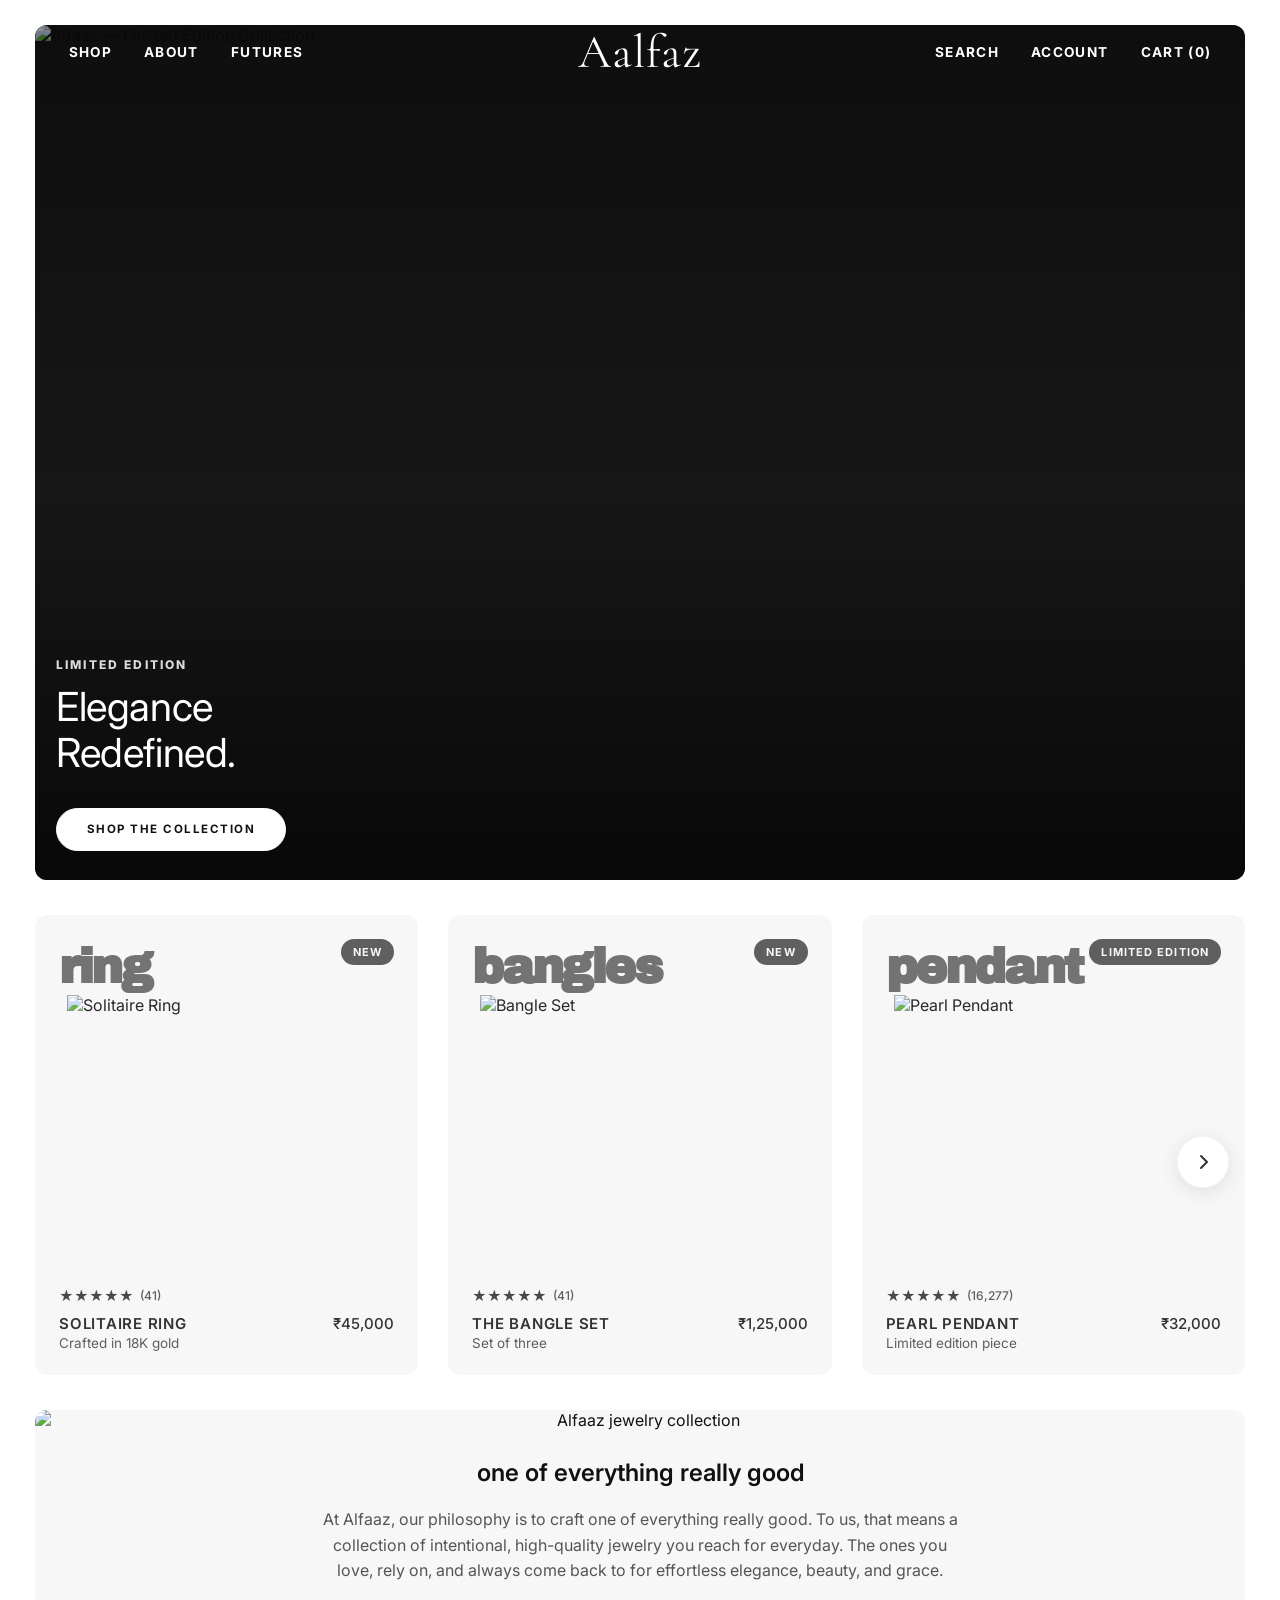
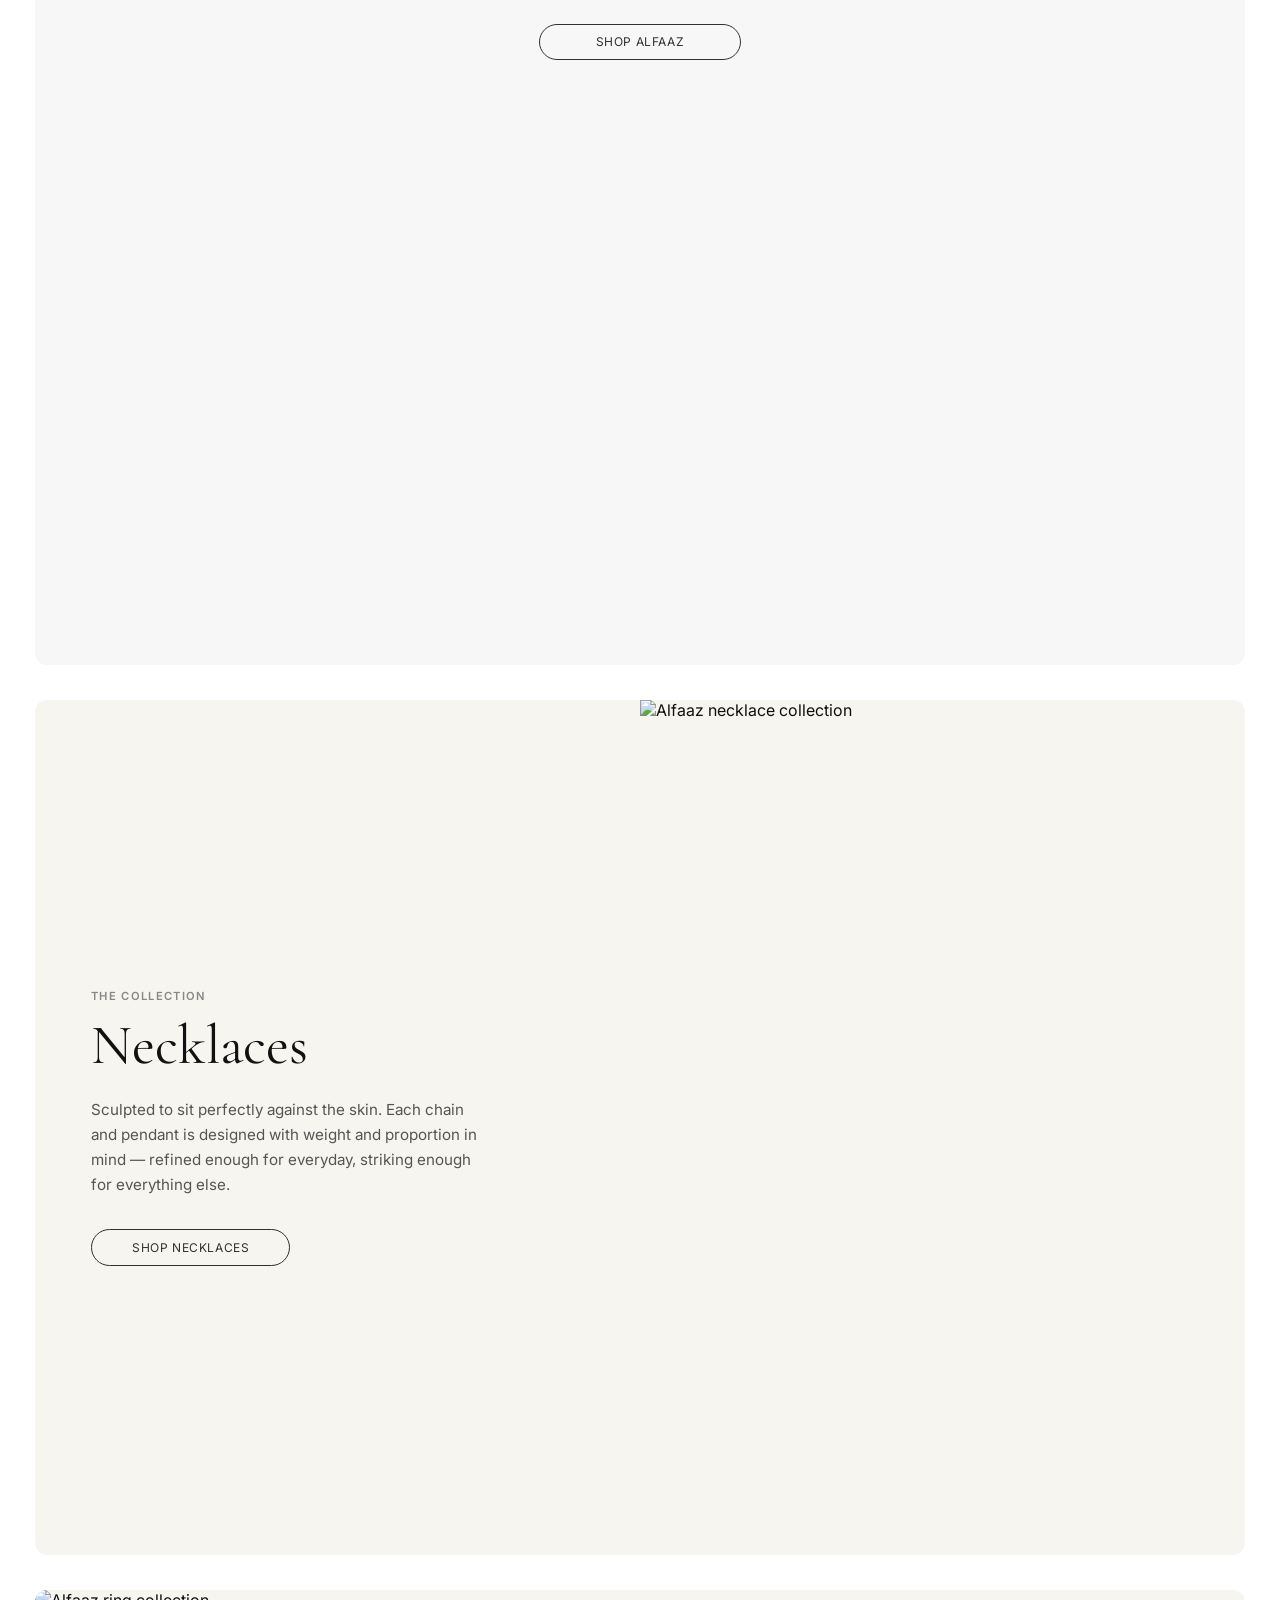
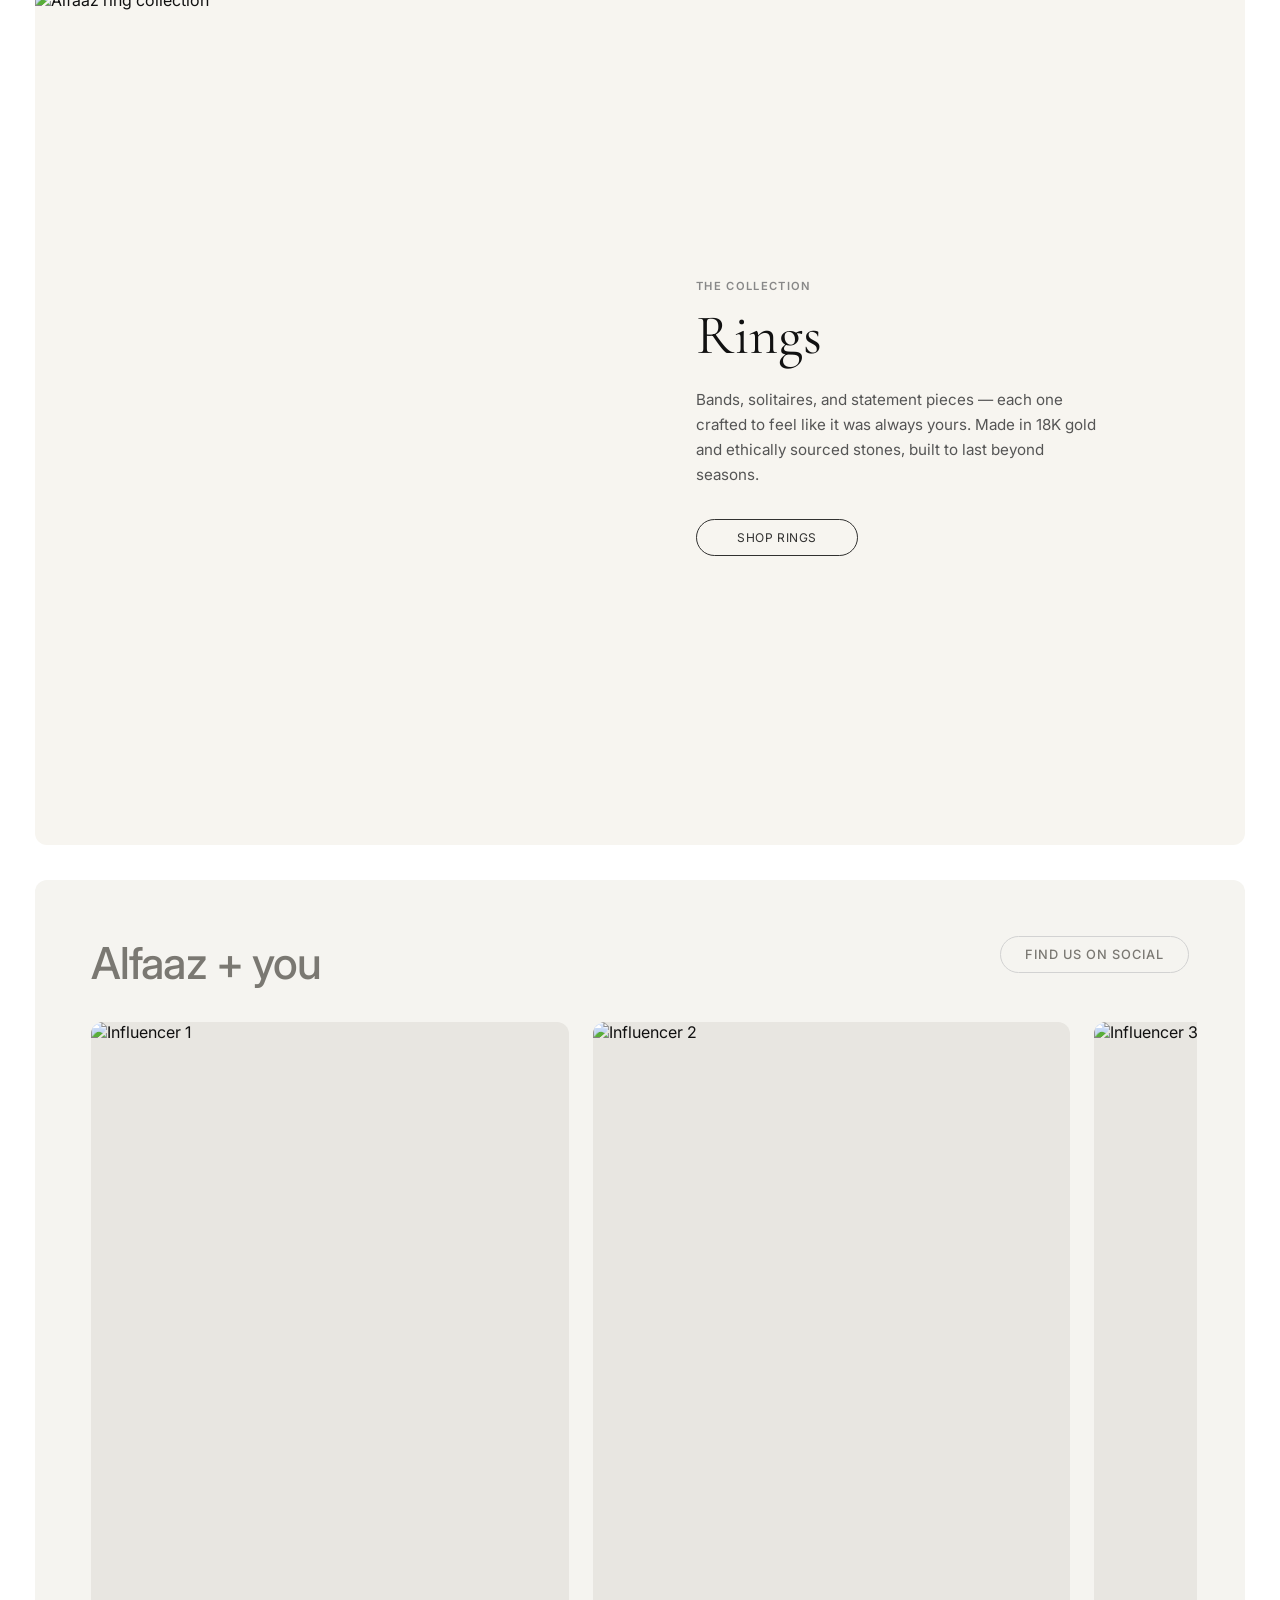
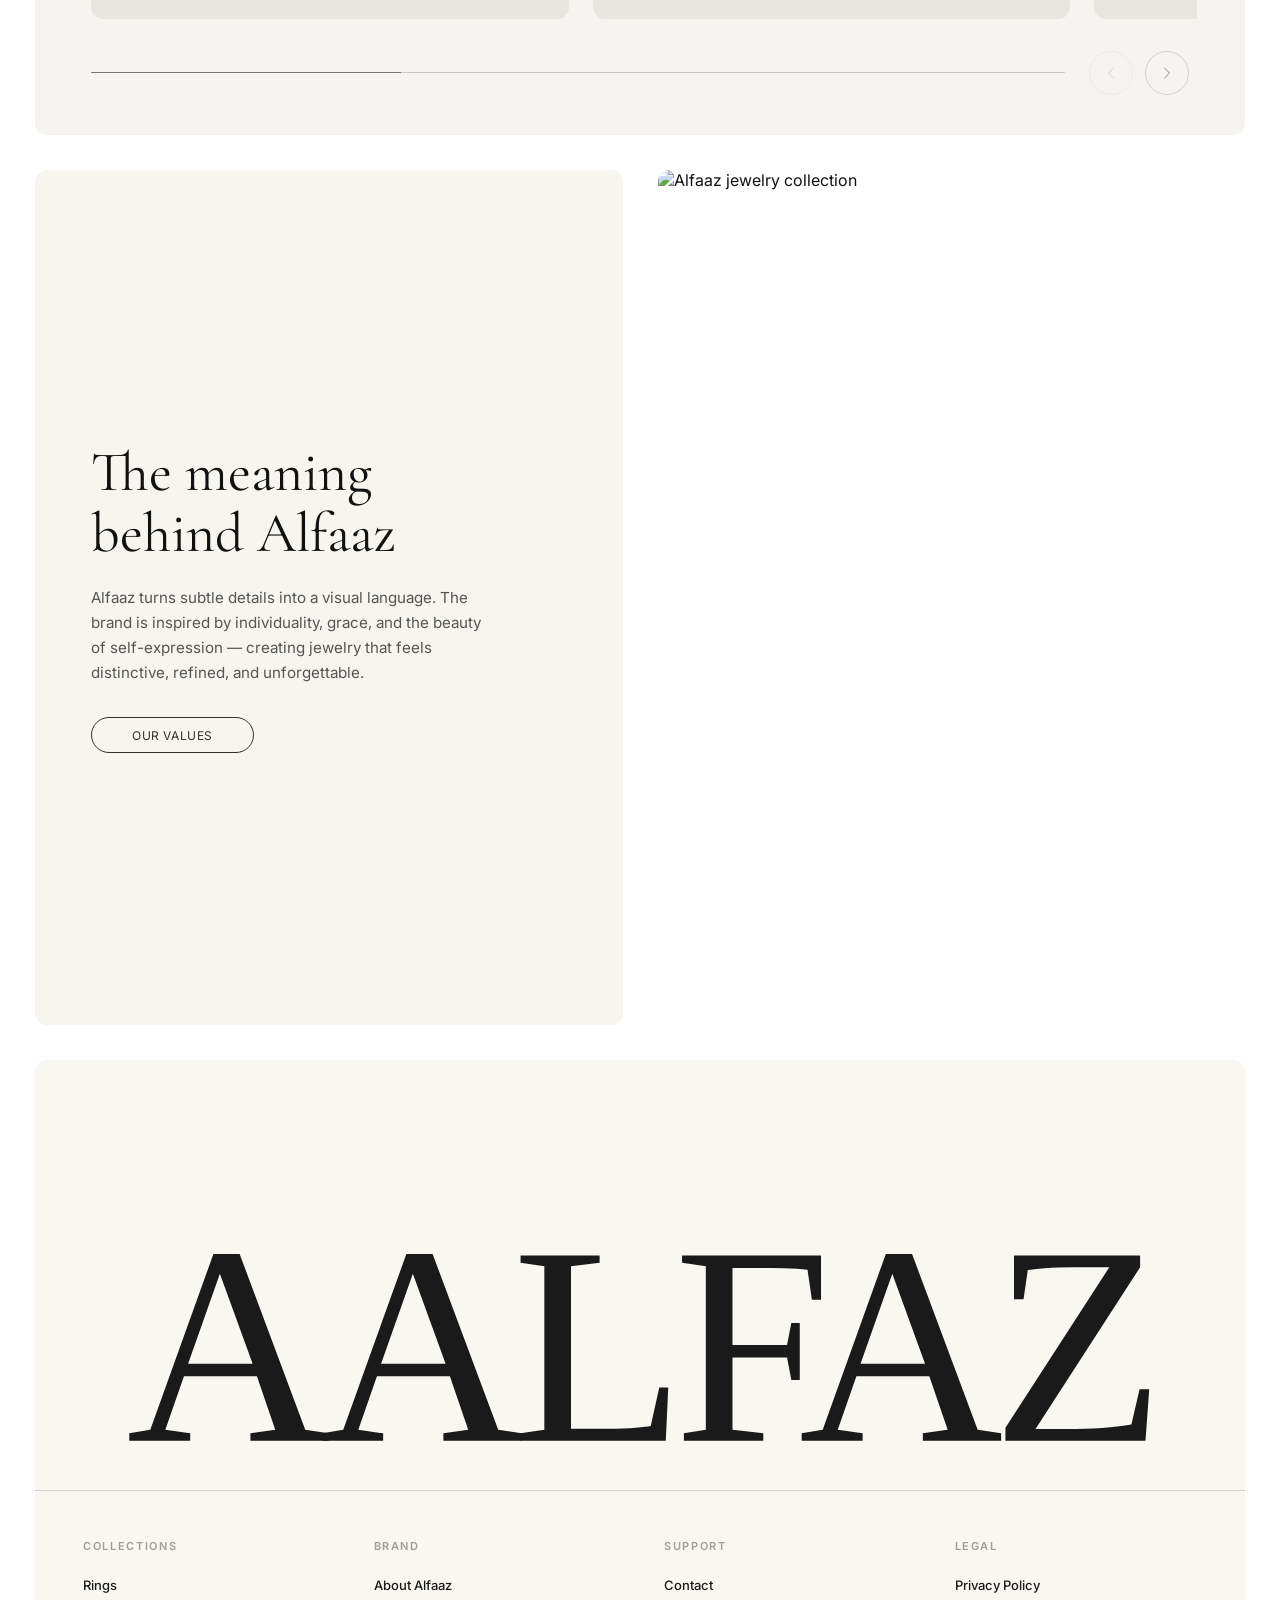
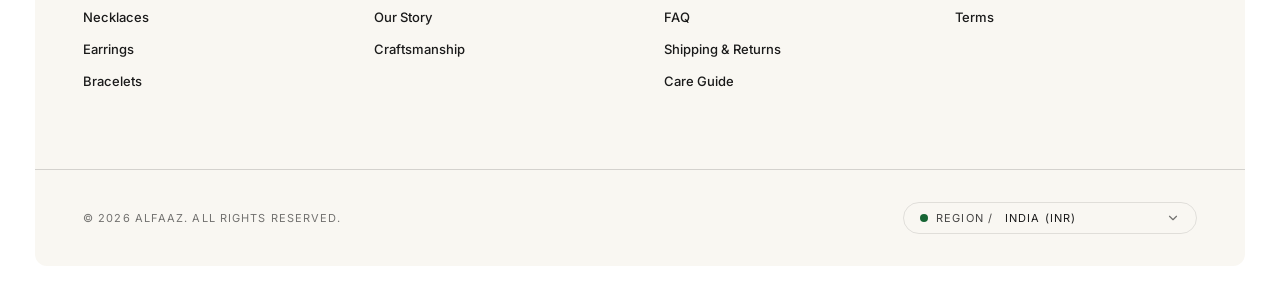
==== index.html @ ebf93c64 "Aalfaz website - homepage, shop page, navbar, footer" ====
<!doctype html>
<html lang="en">
  <head>
    <meta charset="UTF-8" />
    <meta name="viewport" content="width=device-width, initial-scale=1.0" />
    <meta name="description" content="Alfaaz — Elegance Redefined. Discover our limited edition collection." />
    <title>Alfaaz — Elegance Redefined</title>
    <link rel="preconnect" href="https://fonts.googleapis.com" />
    <link rel="preconnect" href="https://fonts.gstatic.com" crossorigin />
    <link href="https://fonts.googleapis.com/css2?family=Archivo+Black&family=Cormorant+Garamond:ital,wght@0,300;0,400;0,500;1,300;1,400&family=Inter:wght@400;500;600;700;800;900&display=swap" rel="stylesheet" />
    <link rel="stylesheet" href="css/styles.css" />
  </head>
  <body>
    <!-- Navigation -->
    <header id="navbar" class="navbar">
      <div class="nav-inner">
        <!-- Left Links -->
        <nav class="nav-links nav-links--left" aria-label="Primary navigation left">
          <a href="shop.html" class="nav-link">Shop</a>
          <a href="#" class="nav-link">About</a>
          <a href="#" class="nav-link">Futures</a>
        </nav>

        <!-- Mobile Hamburger -->
        <button class="nav-hamburger" id="hamburger-btn" aria-label="Open menu" aria-expanded="false">
          <span></span>
          <span></span>
          <span></span>
        </button>

        <!-- Logo -->
        <a href="#" class="nav-logo" aria-label="Aalfaz home">Aalfaz</a>

        <!-- Right Links -->
        <nav class="nav-links nav-links--right" aria-label="Primary navigation right">
          <a href="#" class="nav-link nav-link--desktop">Search</a>
          <a href="#" class="nav-link nav-link--desktop">Account</a>
          <a href="#" class="nav-link" id="cart-link">Cart (0)</a>
        </nav>
      </div>
    </header>

    <!-- Mobile Menu Drawer -->
    <div class="mobile-menu" id="mobile-menu" aria-hidden="true">
      <nav class="mobile-menu__nav">
        <a href="shop.html" class="mobile-menu__link">Shop</a>
        <a href="#" class="mobile-menu__link">About</a>
        <a href="#" class="mobile-menu__link">Futures</a>
        <a href="#" class="mobile-menu__link">Search</a>
        <a href="#" class="mobile-menu__link">Account</a>
        <a href="#" class="mobile-menu__link">Cart (0)</a>
      </nav>
    </div>
    <div class="mobile-menu-overlay" id="mobile-menu-overlay"></div>

    <!-- Hero Section -->
    <main>
      <section class="hero" id="hero" aria-label="Hero">
        <div class="hero__media">
          <img
            src="https://images.unsplash.com/photo-1543294001-f7cd5d7fb516?q=80&w=2940&auto=format&fit=crop"
            alt="Alfaaz — Limited Edition Collection"
            class="hero__image"
            fetchpriority="high"
          />
          <!-- Dual gradient overlay for cinematic legibility -->
          <div class="hero__overlay hero__overlay--flat" aria-hidden="true"></div>
          <div class="hero__overlay hero__overlay--gradient" aria-hidden="true"></div>
        </div>

        <!-- Hero Copy -->
        <div class="hero__content">
          <p class="hero__eyebrow">Limited Edition</p>
          <h1 class="hero__headline">Elegance<br>Redefined.</h1>
          <a href="#collection" class="hero__cta" role="button">Shop the Collection</a>
        </div>

        <!-- Scroll indicator -->
        <div class="hero__scroll-hint" aria-hidden="true">
          <span class="hero__scroll-line"></span>
        </div>
      </section>

      <!-- Product Carousel Section — structure copied from product curosel/src/App.tsx -->
      <section class="products" id="products" aria-label="Featured Products">
        <div class="products__wrapper">
          <div class="products__scroll" id="products-scroll">

            <!-- Card 1 — ring -->
            <a href="#" class="product-card group">
              <div class="product-card__base-img">
                <img src="https://images.unsplash.com/photo-1605100804763-247f67b3557e?auto=format&fit=crop&w=800&q=80" alt="Solitaire Ring" />
              </div>
              <div class="product-card__hover-img" style="background-image:url('https://images.unsplash.com/photo-1611591437281-460bfbe1220a?auto=format&fit=crop&w=800&q=80');">
                <div class="product-card__hover-gradient"></div>
              </div>
              <div class="product-card__topbar">
                <h2 class="product-card__type">ring</h2>
                <span class="product-card__badge">new</span>
              </div>
              <div class="product-card__bottom-info">
                <div class="product-card__stars">
                  <span>★★★★★</span>
                  <span class="product-card__reviews">(41)</span>
                </div>
                <div class="product-card__meta">
                  <div>
                    <h3 class="product-card__title">SOLITAIRE RING</h3>
                    <p class="product-card__subtitle">Crafted in 18K gold</p>
                  </div>
                  <span class="product-card__price">₹45,000</span>
                </div>
              </div>
              <div class="product-card__hover-cta">
                <button class="product-card__cta-btn">BUY SOLITAIRE RING — ₹45,000</button>
              </div>
            </a>

            <!-- Card 2 — bangles -->
            <a href="#" class="product-card group">
              <div class="product-card__base-img">
                <img src="https://images.unsplash.com/photo-1535632066927-ab7c9ab60908?auto=format&fit=crop&w=800&q=80" alt="Bangle Set" />
              </div>
              <div class="product-card__hover-img" style="background-image:url('https://images.unsplash.com/photo-1602751584552-8ba73aad10e1?auto=format&fit=crop&w=800&q=80');">
                <div class="product-card__hover-gradient"></div>
              </div>
              <div class="product-card__topbar">
                <h2 class="product-card__type">bangles</h2>
                <span class="product-card__badge">new</span>
              </div>
              <div class="product-card__bottom-info">
                <div class="product-card__stars">
                  <span>★★★★★</span>
                  <span class="product-card__reviews">(41)</span>
                </div>
                <div class="product-card__meta">
                  <div>
                    <h3 class="product-card__title">THE BANGLE SET</h3>
                    <p class="product-card__subtitle">Set of three</p>
                  </div>
                  <span class="product-card__price">₹1,25,000</span>
                </div>
              </div>
              <div class="product-card__hover-cta">
                <button class="product-card__cta-btn">BUY BANGLE SET — ₹1,25,000</button>
              </div>
            </a>

            <!-- Card 3 — pendant -->
            <a href="#" class="product-card group">
              <div class="product-card__base-img">
                <img src="https://images.unsplash.com/photo-1599643478518-a784e5dc4c8f?auto=format&fit=crop&w=800&q=80" alt="Pearl Pendant" />
              </div>
              <div class="product-card__hover-img" style="background-image:url('https://images.unsplash.com/photo-1515562141589-67f0d999e5f6?auto=format&fit=crop&w=800&q=80');">
                <div class="product-card__hover-gradient"></div>
              </div>
              <div class="product-card__topbar">
                <h2 class="product-card__type">pendant</h2>
                <span class="product-card__badge">limited edition</span>
              </div>
              <div class="product-card__bottom-info">
                <div class="product-card__stars">
                  <span>★★★★★</span>
                  <span class="product-card__reviews">(16,277)</span>
                </div>
                <div class="product-card__meta">
                  <div>
                    <h3 class="product-card__title">PEARL PENDANT</h3>
                    <p class="product-card__subtitle">Limited edition piece</p>
                  </div>
                  <span class="product-card__price">₹32,000</span>
                </div>
              </div>
              <div class="product-card__hover-cta">
                <button class="product-card__cta-btn">BUY PENDANT — ₹32,000</button>
              </div>
            </a>

            <!-- Card 4 — chain -->
            <a href="#" class="product-card group">
              <div class="product-card__base-img">
                <img src="https://images.unsplash.com/photo-1599459183200-59c3fd3f2da1?auto=format&fit=crop&w=800&q=80" alt="Cuban Chain" />
              </div>
              <div class="product-card__hover-img" style="background-image:url('https://images.unsplash.com/photo-1576022162028-5e3c14e40b58?auto=format&fit=crop&w=800&q=80');">
                <div class="product-card__hover-gradient"></div>
              </div>
              <div class="product-card__topbar">
                <h2 class="product-card__type">chain</h2>
                <span class="product-card__badge">new</span>
              </div>
              <div class="product-card__bottom-info">
                <div class="product-card__stars">
                  <span>★★★★★</span>
                  <span class="product-card__reviews">(89)</span>
                </div>
                <div class="product-card__meta">
                  <div>
                    <h3 class="product-card__title">CUBAN CHAIN</h3>
                    <p class="product-card__subtitle">22K gold finish</p>
                  </div>
                  <span class="product-card__price">₹58,000</span>
                </div>
              </div>
              <div class="product-card__hover-cta">
                <button class="product-card__cta-btn">BUY CUBAN CHAIN — ₹58,000</button>
              </div>
            </a>

            <!-- Card 5 — earring -->
            <a href="#" class="product-card group">
              <div class="product-card__base-img">
                <img src="https://images.unsplash.com/photo-1588444837495-c6cfeb53f32d?auto=format&fit=crop&w=800&q=80" alt="Drop Earrings" />
              </div>
              <div class="product-card__hover-img" style="background-image:url('https://images.unsplash.com/photo-1630019852942-f89202989a59?auto=format&fit=crop&w=800&q=80');">
                <div class="product-card__hover-gradient"></div>
              </div>
              <div class="product-card__topbar">
                <h2 class="product-card__type">earring</h2>
                <span class="product-card__badge">new</span>
              </div>
              <div class="product-card__bottom-info">
                <div class="product-card__stars">
                  <span>★★★★★</span>
                  <span class="product-card__reviews">(204)</span>
                </div>
                <div class="product-card__meta">
                  <div>
                    <h3 class="product-card__title">DROP EARRINGS</h3>
                    <p class="product-card__subtitle">Diamond studded</p>
                  </div>
                  <span class="product-card__price">₹28,000</span>
                </div>
              </div>
              <div class="product-card__hover-cta">
                <button class="product-card__cta-btn">BUY EARRINGS — ₹28,000</button>
              </div>
            </a>

            <!-- Card 6 — bracelet -->
            <a href="#" class="product-card group">
              <div class="product-card__base-img">
                <img src="https://images.unsplash.com/photo-1611652022419-a9419f74343d?auto=format&fit=crop&w=800&q=80" alt="Tennis Bracelet" />
              </div>
              <div class="product-card__hover-img" style="background-image:url('https://images.unsplash.com/photo-1573408301185-9146fe634ad0?auto=format&fit=crop&w=800&q=80');">
                <div class="product-card__hover-gradient"></div>
              </div>
              <div class="product-card__topbar">
                <h2 class="product-card__type">bracelet</h2>
                <span class="product-card__badge">limited edition</span>
              </div>
              <div class="product-card__bottom-info">
                <div class="product-card__stars">
                  <span>★★★★★</span>
                  <span class="product-card__reviews">(1,042)</span>
                </div>
                <div class="product-card__meta">
                  <div>
                    <h3 class="product-card__title">TENNIS BRACELET</h3>
                    <p class="product-card__subtitle">Lab-grown diamonds</p>
                  </div>
                  <span class="product-card__price">₹75,000</span>
                </div>
              </div>
              <div class="product-card__hover-cta">
                <button class="product-card__cta-btn">BUY BRACELET — ₹75,000</button>
              </div>
            </a>

          </div>

          <!-- Carousel Arrows -->
          <button class="products__arrow products__arrow--left" id="products-prev" aria-label="Scroll left">
            <svg width="24" height="24" viewBox="0 0 24 24" fill="none" stroke="currentColor" stroke-width="2" stroke-linecap="round" stroke-linejoin="round"><polyline points="15 18 9 12 15 6"></polyline></svg>
          </button>
          <button class="products__arrow products__arrow--right" id="products-next" aria-label="Scroll right">
            <svg width="24" height="24" viewBox="0 0 24 24" fill="none" stroke="currentColor" stroke-width="2" stroke-linecap="round" stroke-linejoin="round"><polyline points="9 6 15 12 9 18"></polyline></svg>
          </button>
        </div>
      </section>

      <!-- Philosophy Section — matches Rhode "one of everything really good" -->
      <section class="philosophy" id="philosophy" aria-label="Brand Philosophy">
        <div class="philosophy__image">
          <img
            src="https://images.unsplash.com/photo-1611591437281-460bfbe1220a?auto=format&fit=crop&w=2400&q=80"
            alt="Alfaaz jewelry collection"
            loading="lazy"
          />
          <div class="philosophy__inner">
            <h2 class="philosophy__heading">one of everything really good</h2>
            <p class="philosophy__body">
              At Alfaaz, our philosophy is to craft one of everything really good.
              To us, that means a collection of intentional, high-quality jewelry
              you reach for everyday. The ones you love, rely on, and always come back
              to for effortless elegance, beauty, and grace.
            </p>
            <a href="#" class="philosophy__cta">SHOP ALFAAZ</a>
          </div>
        </div>
      </section>

      <!-- Split Section — Necklaces (image RIGHT) -->
      <section class="split" id="necklaces" aria-label="Necklaces">
        <div class="split__inner">
          <div class="split__text">
            <p class="split__eyebrow">The Collection</p>
            <h2 class="split__heading">Necklaces</h2>
            <p class="split__body">
              Sculpted to sit perfectly against the skin. Each chain and pendant
              is designed with weight and proportion in mind — refined enough for
              everyday, striking enough for everything else.
            </p>
            <a href="#" class="split__cta">SHOP NECKLACES</a>
          </div>
          <div class="split__image">
            <img
              src="https://images.unsplash.com/photo-1599643478518-a784e5dc4c8f?auto=format&fit=crop&w=1200&q=80"
              alt="Alfaaz necklace collection"
              loading="lazy"
            />
          </div>
        </div>
      </section>

      <!-- Split Section — Rings (image LEFT) -->
      <section class="split split--reversed" id="rings" aria-label="Rings">
        <div class="split__inner">
          <div class="split__text">
            <p class="split__eyebrow">The Collection</p>
            <h2 class="split__heading">Rings</h2>
            <p class="split__body">
              Bands, solitaires, and statement pieces — each one crafted to feel
              like it was always yours. Made in 18K gold and ethically sourced
              stones, built to last beyond seasons.
            </p>
            <a href="#" class="split__cta">SHOP RINGS</a>
          </div>
          <div class="split__image">
            <img
              src="https://images.unsplash.com/photo-1605100804763-247f67b3557e?auto=format&fit=crop&w=1200&q=80"
              alt="Alfaaz ring collection"
              loading="lazy"
            />
          </div>
        </div>
      </section>

      <!-- Influencer / Social Carousel — "Alfaaz + you" -->
      <section class="influencer" id="influencer" aria-label="Alfaaz + You Social Carousel">
        <div class="influencer__box">

          <!-- Header -->
          <div class="influencer__header">
            <h2 class="influencer__title">Alfaaz + you</h2>
            <a href="#" class="influencer__social-btn">FIND US ON SOCIAL</a>
          </div>

          <!-- Carousel -->
          <div class="influencer__carousel-wrap">
            <div class="influencer__scroll" id="influencer-scroll">

              <!-- Card 1 -->
              <div class="influencer__card">
                <img src="https://images.unsplash.com/photo-1526413232644-8a4bf57b8db4?q=80&w=600&auto=format&fit=crop" alt="Influencer 1" loading="lazy" />
              </div>

              <!-- Card 2 -->
              <div class="influencer__card">
                <img src="https://images.unsplash.com/photo-1616683693504-3ea7e9ad6fec?q=80&w=600&auto=format&fit=crop" alt="Influencer 2" loading="lazy" />
              </div>

              <!-- Card 3 — video placeholder (image for now) -->
              <div class="influencer__card">
                <img src="https://images.unsplash.com/photo-1512413913411-ae3a137bcbd7?q=80&w=600&auto=format&fit=crop" alt="Influencer 3" loading="lazy" />
              </div>

              <!-- Card 4 -->
              <div class="influencer__card">
                <img src="https://images.unsplash.com/photo-1515377905703-c4788e51af15?q=80&w=600&auto=format&fit=crop" alt="Influencer 4" loading="lazy" />
              </div>

              <!-- Card 5 — video placeholder (image for now) -->
              <div class="influencer__card">
                <img src="https://images.unsplash.com/photo-1596704017254-9b121068fb21?q=80&w=600&auto=format&fit=crop" alt="Influencer 5" loading="lazy" />
              </div>

              <!-- Card 6 -->
              <div class="influencer__card">
                <img src="https://images.unsplash.com/photo-1524504388940-b1c1722653e1?q=80&w=600&auto=format&fit=crop" alt="Influencer 6" loading="lazy" />
              </div>

              <!-- Card 7 -->
              <div class="influencer__card">
                <img src="https://images.unsplash.com/photo-1529626455594-4ff0802cfb7e?q=80&w=600&auto=format&fit=crop" alt="Influencer 7" loading="lazy" />
              </div>

            </div>
          </div>

          <!-- Controls: progress bar + arrows -->
          <div class="influencer__controls">
            <div class="influencer__progress-track">
              <div class="influencer__progress-thumb" id="influencer-thumb"></div>
            </div>
            <div class="influencer__arrows">
              <button class="influencer__arrow" id="influencer-prev" aria-label="Scroll left">
                <svg width="20" height="20" viewBox="0 0 24 24" fill="none" stroke="currentColor" stroke-width="1" stroke-linecap="round" stroke-linejoin="round"><polyline points="15 18 9 12 15 6"></polyline></svg>
              </button>
              <button class="influencer__arrow" id="influencer-next" aria-label="Scroll right">
                <svg width="20" height="20" viewBox="0 0 24 24" fill="none" stroke="currentColor" stroke-width="1" stroke-linecap="round" stroke-linejoin="round"><polyline points="9 6 15 12 9 18"></polyline></svg>
              </button>
            </div>
          </div>

        </div>
      </section>

      <!-- Meaning Section — split with gap -->
      <section class="split split--gapped" id="meaning" aria-label="The Meaning Behind Alfaaz">
        <div class="split__inner">
          <div class="split__text">
            <h2 class="split__heading">The meaning<br>behind Alfaaz</h2>
            <p class="split__body">
              Alfaaz turns subtle details into a visual language. The brand is
              inspired by individuality, grace, and the beauty of self-expression
              — creating jewelry that feels distinctive, refined, and unforgettable.
            </p>
            <a href="#" class="split__cta">OUR VALUES</a>
          </div>
          <div class="split__image">
            <img
              src="https://images.unsplash.com/photo-1617038260897-41a1f14a8ca0?auto=format&fit=crop&w=1200&q=80"
              alt="Alfaaz jewelry collection"
              loading="lazy"
            />
          </div>
        </div>
      </section>

      <!-- Footer -->
      <footer class="site-footer" id="site-footer">
        <div class="footer__inner">

          <!-- Oversized Animated Logo -->
          <div class="footer__logo-wrap">
            <h2 class="footer__logo-text" id="footer-logo">Aalfaz</h2>
          </div>

          <!-- Thin divider -->
          <hr class="footer__divider" />

          <!-- Link grid -->
          <div class="footer__links-grid">
            <div class="footer__link-col">
              <h3 class="footer__col-title">Collections</h3>
              <a href="#" class="footer__link">Rings</a>
              <a href="#" class="footer__link">Necklaces</a>
              <a href="#" class="footer__link">Earrings</a>
              <a href="#" class="footer__link">Bracelets</a>
            </div>
            <div class="footer__link-col">
              <h3 class="footer__col-title">Brand</h3>
              <a href="#" class="footer__link">About Alfaaz</a>
              <a href="#" class="footer__link">Our Story</a>
              <a href="#" class="footer__link">Craftsmanship</a>
            </div>
            <div class="footer__link-col">
              <h3 class="footer__col-title">Support</h3>
              <a href="#" class="footer__link">Contact</a>
              <a href="#" class="footer__link">FAQ</a>
              <a href="#" class="footer__link">Shipping &amp; Returns</a>
              <a href="#" class="footer__link">Care Guide</a>
            </div>
            <div class="footer__link-col">
              <h3 class="footer__col-title">Legal</h3>
              <a href="#" class="footer__link">Privacy Policy</a>
              <a href="#" class="footer__link">Terms</a>
            </div>
          </div>

          <!-- Bottom row -->
          <div class="footer__bottom">
            <p class="footer__copyright">&copy; 2026 Alfaaz. All rights reserved.</p>
            <div class="footer__region-selector">
              <span class="footer__region-dot"></span>
              <span class="footer__region-label">Region /</span>
              <div class="footer__select-wrap">
                <select id="country-selector" class="footer__select">
                  <option value="IN">India (INR)</option>
                  <option value="US">United States (USD)</option>
                  <option value="UK">United Kingdom (GBP)</option>
                  <option value="EU">Europe (EUR)</option>
                  <option value="CA">Canada (CAD)</option>
                </select>
                <svg class="footer__chevron" width="14" height="14" viewBox="0 0 24 24" fill="none" stroke="currentColor" stroke-width="2" stroke-linecap="round" stroke-linejoin="round"><polyline points="6 9 12 15 18 9"></polyline></svg>
              </div>
            </div>
          </div>

        </div>
      </footer>
    </main>

    <script src="js/navbar.js"></script>
    <script src="js/mobile-menu.js"></script>
    <script src="js/carousel.js"></script>
    <script src="js/influencer-carousel.js"></script>
    <script src="js/footer-parallax.js"></script>
  </body>
</html>
---- css/styles.css ----
/* ============================================================
   Alfaaz — Hero Section Stylesheet
   Design: Dark cinematic hero with smart hide/show navbar
   ============================================================ */

/* ── Reset & Base ─────────────────────────────────────────── */
*, *::before, *::after {
  box-sizing: border-box;
  margin: 0;
  padding: 0;
}

:root {
  --font-sans: 'Inter', ui-sans-serif, system-ui, sans-serif;
  --font-logo: 'Cormorant Garamond', 'Georgia', serif;
  --font-display: 'Archivo Black', ui-sans-serif, system-ui, sans-serif;
  --color-white: #ffffff;
  --color-black: #111111;
  --color-bg: #ffffff;
  --color-logo: #6d7c5e;
  --nav-height: 80px;
  --hero-radius: 0.75rem;
  --ease-smooth: cubic-bezier(0.4, 0, 0.2, 1);
}

html {
  scroll-behavior: smooth;
  -webkit-text-size-adjust: 100%;
}

body {
  font-family: var(--font-sans);
  background: var(--color-bg);
  color: var(--color-black);
  -webkit-font-smoothing: antialiased;
  -moz-osx-font-smoothing: grayscale;
  min-height: 200vh;
  overflow-x: hidden;
}

/* ── Navbar ───────────────────────────────────────────────── */
.navbar {
  position: fixed;
  top: 0;
  left: 0;
  width: 100%;
  z-index: 100;
  padding: 25px 35px 0;       /* matches hero top/side padding */
  pointer-events: none;
  transform: translateY(0);
  background: transparent;
  transition:
    transform 0.45s var(--ease-smooth),
    background 0.35s var(--ease-smooth);
  will-change: transform;
}

/* When scrolled, the ENTIRE navbar (including padding area) is solid white
   so nothing peeks through the gaps or rounded corners */
.navbar--scrolled {
  background: var(--color-bg);
  padding-bottom: 10px;
}

/* Slide fully off-screen when hidden (smooth Rhode-style slide) */
.navbar.navbar--hidden {
  transform: translateY(-100%);
}

.navbar.navbar--hidden .nav-inner {
  pointer-events: none;
}

.nav-inner {
  display: flex;
  align-items: center;
  justify-content: space-between;
  position: relative;
  pointer-events: auto;
  padding: 1.1rem 1.6rem;
  border-radius: var(--hero-radius);
  background: transparent;
  color: var(--color-white);
  transition:
    background 0.35s var(--ease-smooth),
    color 0.35s var(--ease-smooth),
    box-shadow 0.35s var(--ease-smooth);
}

/* Scrolled state — cream background, dark text */
.navbar--scrolled .nav-inner {
  background: #f7f5f0;
  color: #333;
  box-shadow: 0 1px 4px rgba(0, 0, 0, 0.06);
}

.navbar--scrolled .nav-logo {
  color: var(--color-olive);
}

.navbar--scrolled .nav-hamburger {
  color: #333;
}

/* Nav link groups */
.nav-links {
  display: none;
  gap: 2rem;
  list-style: none;
}

@media (min-width: 768px) {
  .navbar {
    padding: 25px 35px 0;     /* consistent with hero side padding */
  }

  .nav-inner {
    padding: 1.2rem 2.1rem;
  }

  .nav-links {
    display: flex;
  }
}

.nav-link {
  color: inherit;
  text-decoration: none;
  font-size: 0.85rem;
  font-weight: 700;
  letter-spacing: 0.1em;
  text-transform: uppercase;
  opacity: 1;
  transition: opacity 0.2s ease;
}

.nav-link:hover {
  opacity: 0.6;
}

.nav-link--desktop {
  display: none;
}

@media (min-width: 768px) {
  .nav-link--desktop {
    display: inline-block;
  }
}

/* Logo — serif wordmark */
.nav-logo {
  position: absolute;
  left: 50%;
  transform: translateX(-50%);
  font-family: var(--font-logo);
  font-size: 2.3rem;
  font-weight: 400;
  font-style: normal;
  letter-spacing: 0.02em;
  line-height: 1;
  color: var(--color-white);
  text-decoration: none;
  transition: opacity 0.25s ease, color 0.35s var(--ease-smooth);
  white-space: nowrap;
}

.nav-logo:hover {
  opacity: 0.75;
}

@media (min-width: 768px) {
  .nav-logo {
    font-size: 2.95rem;
  }
}

/* Hamburger */
.nav-hamburger {
  display: flex;
  flex-direction: column;
  justify-content: center;
  gap: 5px;
  background: none;
  border: none;
  cursor: pointer;
  padding: 4px;
  color: var(--color-white);
}

@media (min-width: 768px) {
  .nav-hamburger {
    display: none;
  }
}

.nav-hamburger span {
  display: block;
  width: 22px;
  height: 2px;
  background: currentColor;
  border-radius: 2px;
  transition: transform 0.3s var(--ease-smooth), opacity 0.3s ease;
  transform-origin: center;
}

/* Hamburger → X animation */
.nav-hamburger.is-open span:nth-child(1) {
  transform: translateY(7px) rotate(45deg);
}
.nav-hamburger.is-open span:nth-child(2) {
  opacity: 0;
  transform: scaleX(0);
}
.nav-hamburger.is-open span:nth-child(3) {
  transform: translateY(-7px) rotate(-45deg);
}

/* ── Mobile Menu ──────────────────────────────────────────── */
.mobile-menu {
  position: fixed;
  inset: 0;
  z-index: 90;
  background: var(--color-black);
  display: flex;
  align-items: center;
  justify-content: center;
  opacity: 0;
  pointer-events: none;
  transition: opacity 0.35s var(--ease-smooth);
}

.mobile-menu.is-open {
  opacity: 1;
  pointer-events: auto;
}

.mobile-menu__nav {
  display: flex;
  flex-direction: column;
  align-items: center;
  gap: 2rem;
}

.mobile-menu__link {
  color: var(--color-white);
  text-decoration: none;
  font-size: 2rem;
  font-weight: 800;
  letter-spacing: -0.02em;
  opacity: 0.9;
  transition: opacity 0.2s ease;
}

.mobile-menu__link:hover {
  opacity: 0.5;
}

.mobile-menu-overlay {
  display: none;
}

/* ── Hero ─────────────────────────────────────────────────── */
.hero {
  padding: 25px 35px 35px;
  position: relative;
}

.hero__media {
  position: relative;
  width: 100%;
  height: 95svh;
  border-radius: var(--hero-radius);
  overflow: hidden;
  background: #1a1a1a;
}

.hero__image {
  position: absolute;
  inset: 0;
  width: 100%;
  height: 100%;
  object-fit: cover;
  object-position: center;
  /* Subtle Ken Burns entrance */
  animation: heroZoom 12s var(--ease-smooth) forwards;
}

@keyframes heroZoom {
  from { transform: scale(1.06); }
  to   { transform: scale(1); }
}

/* Overlays */
.hero__overlay {
  position: absolute;
  inset: 0;
}

.hero__overlay--flat {
  background: rgba(0, 0, 0, 0.10);
}

.hero__overlay--gradient {
  background: linear-gradient(
    to top,
    rgba(0, 0, 0, 0.62) 0%,
    transparent 45%,
    rgba(0, 0, 0, 0.38) 100%
  );
}

/* Hero copy */
.hero__content {
  position: absolute;
  bottom: 2.5rem;
  left: 1.5rem;
  color: var(--color-white);
  z-index: 2;
  /* Fade-up entrance */
  animation: heroFadeUp 0.9s 0.3s var(--ease-smooth) both;
}

@media (min-width: 768px) {
  .hero__content {
    bottom: 4rem;
    left: 3.5rem;
  }
}

@keyframes heroFadeUp {
  from { opacity: 0; transform: translateY(24px); }
  to   { opacity: 1; transform: translateY(0); }
}

.hero__eyebrow {
  font-size: 0.65rem;
  font-weight: 800;
  letter-spacing: 0.18em;
  text-transform: uppercase;
  margin-bottom: 0.75rem;
  opacity: 0.85;
}

@media (min-width: 768px) {
  .hero__eyebrow {
    font-size: 0.75rem;
  }
}

.hero__headline {
  font-size: clamp(1.75rem, 3.5vw, 2.5rem);
  font-weight: 400;
  line-height: 1.15;
  letter-spacing: -0.01em;
  margin-bottom: 2rem;
}

/* CTA Button */
.hero__cta {
  display: inline-block;
  border: 1.5px solid var(--color-white);
  background: var(--color-white);
  border-radius: 9999px;
  padding: 0.8rem 1.75rem;
  font-size: 0.7rem;
  font-weight: 700;
  letter-spacing: 0.13em;
  text-transform: uppercase;
  color: var(--color-black);
  text-decoration: none;
  transition:
    background 0.3s ease,
    color 0.3s ease,
    border-color 0.3s ease,
    transform 0.2s ease;
}

.hero__cta:hover {
  background: transparent;
  color: var(--color-white);
  border-color: var(--color-white);
  transform: translateY(-1px);
}

.hero__cta:active {
  transform: translateY(0);
}

@media (min-width: 768px) {
  .hero__cta {
    font-size: 0.72rem;
    padding: 0.85rem 1.85rem;
  }
}

/* Scroll indicator */
.hero__scroll-hint {
  position: absolute;
  bottom: 2rem;
  right: 2rem;
  z-index: 2;
  display: flex;
  flex-direction: column;
  align-items: center;
  gap: 0.4rem;
  animation: heroFadeUp 1s 0.8s var(--ease-smooth) both;
}

.hero__scroll-line {
  display: block;
  width: 1px;
  height: 3rem;
  background: linear-gradient(to bottom, transparent, rgba(255,255,255,0.6));
  animation: scrollPulse 2s ease-in-out infinite;
}

@keyframes scrollPulse {
  0%, 100% { transform: scaleY(1); opacity: 0.5; }
  50%       { transform: scaleY(1.3); opacity: 1; }
}

/* ── Product Carousel ── */
.products {
  background: var(--color-bg);
  padding: 0 35px;    /* 35px left/right — global section rule */
}

.products__wrapper {
  position: relative;
  width: 100%;
}

/* Native horizontal scroll with snap */
.products__scroll {
  display: flex;
  overflow-x: auto;
  scroll-snap-type: x mandatory;
  gap: 30px;
  padding-bottom: 35px;
  -webkit-overflow-scrolling: touch;
}

/* Hide scrollbar */
.products__scroll::-webkit-scrollbar { display: none; }
.products__scroll { -ms-overflow-style: none; scrollbar-width: none; }

/* ── Product Card ── */
.product-card {
  position: relative;
  flex-shrink: 0;
  width: 100%; /* Mobile: 1 card */
  height: auto;
  aspect-ratio: 1 / 1.2;
  background: #f7f7f7;
  border-radius: var(--hero-radius);
  overflow: hidden;
  cursor: pointer;
  scroll-snap-align: start;
  text-decoration: none;
  color: inherit;
  display: block;
}

@media (min-width: 600px) {
  .product-card {
    /* Tablet: 2 cards. 1 gap of 30px. 30px / 2 = 15px per card */
    width: calc(50% - 15px);
  }
}

@media (min-width: 1024px) {
  .product-card {
    /* Desktop: 3 cards. 2 gaps of 30px = 60px total. 60px / 3 = 20px per card */
    width: calc(33.333% - 20px);
  }
}

/* === Base image layer === */
/* absolute inset-0 pt-[80px] pb-[120px] px-8 */
.product-card__base-img {
  position: absolute;
  inset: 0;
  padding: 80px 2rem 120px;
  display: flex;
  align-items: center;
  justify-content: center;
  transition: opacity 0.3s ease;
  z-index: 0;
  pointer-events: none;
}

.product-card__base-img img {
  width: 100%;
  height: 100%;
  object-fit: contain;
  mix-blend-mode: multiply;
  opacity: 0.9;
}

/* === Hover image layer === */
/* absolute inset-x-0 top-0 bottom-0, opacity-0 group-hover:opacity-100 */
.product-card__hover-img {
  position: absolute;
  inset: 0;
  opacity: 0;
  transition: opacity 0.3s ease;
  z-index: 1;
  pointer-events: none;
  background-size: cover;
  background-position: center;
}

.product-card__hover-gradient {
  position: absolute;
  inset: 0;
  background: linear-gradient(to top, rgba(0,0,0,0.4), transparent, transparent);
}

/* Hover states */
.product-card:hover .product-card__base-img {
  opacity: 0;
}
.product-card:hover .product-card__hover-img {
  opacity: 1;
}

/* === Top bar: type + badge === */
/* absolute top-0 left-0 right-0 p-6 flex justify-between items-start z-30 */
.product-card__topbar {
  position: absolute;
  top: 0;
  left: 0;
  right: 0;
  padding: 1.5rem;    /* p-6 = 24px */
  display: flex;
  justify-content: space-between;
  align-items: flex-start;
  z-index: 3;
  pointer-events: none;
}

/* font-display font-black text-5xl tracking-tighter text-[#737373] */
.product-card__type {
  font-family: 'Archivo Black', sans-serif;
  font-weight: 900;
  font-size: 3rem;     /* text-5xl = 48px */
  letter-spacing: -0.05em;  /* tracking-tighter */
  color: #737373;
  line-height: 1;
  margin: 0;
  margin-top: 0.25rem;
  transition: color 0.3s ease;
}

.product-card:hover .product-card__type {
  color: #404040;  /* group-hover:text-[#404040] */
}

/* bg-[#5f5f5f] text-[#f7f7f7] text-[11px] font-bold px-3 py-1.5 rounded-full uppercase tracking-widest */
.product-card__badge {
  background: #5f5f5f;
  color: #f7f7f7;
  font-size: 11px;
  font-weight: 700;
  padding: 0.375rem 0.75rem;  /* py-1.5 px-3 */
  border-radius: 9999px;
  text-transform: uppercase;
  letter-spacing: 0.1em;  /* tracking-widest */
  white-space: nowrap;
  transition: background 0.3s ease;
}

.product-card:hover .product-card__badge {
  background: rgba(64, 64, 64, 0.8);  /* group-hover:bg-[#404040]/80 */
}

/* === Bottom info (default state) === */
/* absolute bottom-0 left-0 right-0 p-6 z-20 */
.product-card__bottom-info {
  position: absolute;
  bottom: 0;
  left: 0;
  right: 0;
  padding: 1.5rem;     /* p-6 */
  z-index: 2;
  transition: opacity 0.3s ease, transform 0.3s ease;
}

.product-card:hover .product-card__bottom-info {
  opacity: 0;
  transform: translateY(1rem);  /* group-hover:translate-y-4 */
}

/* Stars row — flex items-center gap-0.5 mb-2.5 */
.product-card__stars {
  display: flex;
  align-items: center;
  gap: 0.125rem;
  margin-bottom: 0.625rem;
  font-size: 14px;
  color: #4a4a4a;   /* fill-[#4a4a4a] text-[#4a4a4a] */
}

.product-card__reviews {
  font-size: 12px;       /* text-xs */
  font-weight: 500;
  color: #5f5f5f;
  margin-left: 0.25rem;
}

/* Meta row — flex justify-between items-start */
.product-card__meta {
  display: flex;
  justify-content: space-between;
  align-items: flex-start;
}

/* uppercase text-[15px] font-semibold tracking-wider text-[#333333] */
.product-card__title {
  font-size: 15px;
  font-weight: 600;
  letter-spacing: 0.05em;  /* tracking-wider */
  text-transform: uppercase;
  color: #333333;
  margin: 0;
}

/* text-[#5f5f5f] text-[13.5px] mt-0.5 */
.product-card__subtitle {
  font-size: 13.5px;
  color: #5f5f5f;
  margin: 0.125rem 0 0;
}

/* text-[15px] font-medium text-[#333333] */
.product-card__price {
  font-size: 15px;
  font-weight: 500;
  color: #333333;
  white-space: nowrap;
}

/* === Hover CTA button === */
/* absolute bottom-0 left-0 right-0 p-6 z-30 translate-y-8 opacity-0 */
.product-card__hover-cta {
  position: absolute;
  bottom: 0;
  left: 0;
  right: 0;
  padding: 1.5rem;
  z-index: 3;
  transform: translateY(2rem);  /* translate-y-8 */
  opacity: 0;
  transition: transform 0.3s ease, opacity 0.3s ease;
}

.product-card:hover .product-card__hover-cta {
  transform: translateY(0);
  opacity: 1;
}

/* w-full bg-white text-[#222222] py-4 rounded-full font-semibold tracking-[0.05em] uppercase text-[13px] shadow-lg */
.product-card__cta-btn {
  width: 100%;
  background: white;
  color: #222222;
  padding: 1rem 0;       /* py-4 */
  border-radius: 9999px;
  border: none;
  font-family: var(--font-sans);
  font-size: 13px;
  font-weight: 600;
  letter-spacing: 0.05em;
  text-transform: uppercase;
  cursor: pointer;
  box-shadow: 0 10px 15px -3px rgba(0,0,0,0.1), 0 4px 6px -4px rgba(0,0,0,0.1);
  transition: transform 0.2s ease;
}

.product-card__cta-btn:hover {
  transform: scale(1.02);  /* hover:scale-[1.02] */
}

/* ── Carousel Arrow ───────────────────────────────────────── */
/* absolute right-4 top-1/2 -translate-y-1/2 w-[52px] h-[52px] */
/* bg-white/95 backdrop-blur-sm rounded-full */
/* shadow-[0_4px_20px_rgba(0,0,0,0.1)] border border-gray-100 */
.products__arrow {
  position: absolute;
  top: 50%;
  transform: translateY(-50%);
  width: 52px;
  height: 52px;
  background: rgba(255, 255, 255, 0.95);
  backdrop-filter: blur(4px);
  -webkit-backdrop-filter: blur(4px);
  border-radius: 50%;
  border: 1px solid #f3f4f6;  /* border-gray-100 */
  display: none;
  align-items: center;
  justify-content: center;
  cursor: pointer;
  z-index: 40;
  box-shadow: 0 4px 20px rgba(0, 0, 0, 0.1);
  transition: transform 0.2s ease, box-shadow 0.2s ease, opacity 0.3s ease;
  color: #333333;
}

.products__arrow--left {
  left: 1rem;
  padding-right: 2px;
  opacity: 0; /* hidden initially */
  pointer-events: none;
}

.products__arrow--right {
  right: 1rem;
  padding-left: 2px;
}

@media (min-width: 768px) {
  .products__arrow {
    display: flex;  /* hidden md:flex */
  }
}

.products__arrow:hover {
  transform: translateY(-50%) scale(1.05);
  box-shadow: 0 4px 25px rgba(0, 0, 0, 0.15);
}

.products__arrow.is-visible {
  opacity: 1;
  pointer-events: auto;
}

.products__arrow.is-hidden {
  opacity: 0;
  pointer-events: none;
}

/* ── Philosophy Section ─────────────────────────────────────── */
.philosophy {
  padding: 0 35px; /* 35px padding on left/right only */
  background: var(--color-bg);
  text-align: center;
}

.philosophy__image {
  position: relative;
  width: 100%;
  height: 95svh;
  border-radius: var(--hero-radius); /* match hero radius */
  overflow: hidden;
  background: #f7f7f7; /* fallback while loading */
}

.philosophy__image img {
  width: 100%;
  height: auto;
  display: block;
}

.philosophy__inner {
  position: absolute;
  top: 0;
  left: 0;
  right: 0;
  max-width: 700px;
  margin: 0 auto;
  padding: 3rem 2rem; /* Add some padding so it doesn't touch the very top */
  z-index: 2;
}

.philosophy__heading {
  font-size: 1.5rem;
  font-weight: 600;
  color: var(--color-fg);
  margin-bottom: 1.25rem;
}

.philosophy__body {
  color: #555;
  font-size: 1rem;
  line-height: 1.6;
  margin-bottom: 2.5rem;
}

.philosophy__cta {
  display: inline-block;
  border: 1px solid rgba(0, 0, 0, 0.8);
  border-radius: 9999px;
  padding: 0.6rem 3.5rem;
  font-size: 0.75rem;
  font-weight: 400;
  letter-spacing: 0.05em;
  text-transform: uppercase;
  color: rgba(0, 0, 0, 0.8);
  text-decoration: none;
  background: transparent;
  transition: all 0.3s ease;
}

.philosophy__cta:hover {
  background: rgba(0, 0, 0, 0.8);
  color: var(--color-bg);
}

/* ── Split Sections (Necklaces / Rings) ──────────────────── */
.split {
  padding: 0 35px;
  margin-top: 35px;
}

.split__inner {
  display: grid;
  grid-template-columns: 1fr;
  gap: 0;
  border-radius: var(--hero-radius);
  overflow: hidden;
  background: #f7f5f0;
  height: 95svh;
}

@media (min-width: 768px) {
  .split__inner {
    grid-template-columns: 1fr 1fr;
  }
}

/* Text side */
.split__text {
  display: flex;
  flex-direction: column;
  justify-content: center;
  padding: 3rem 2.5rem;
}

@media (min-width: 768px) {
  .split__text {
    padding: 4rem 3.5rem;
  }
}

.split__eyebrow {
  font-size: 0.7rem;
  font-weight: 600;
  letter-spacing: 0.12em;
  text-transform: uppercase;
  color: #888;
  margin-bottom: 0.75rem;
}

.split__heading {
  font-family: var(--font-logo);
  font-size: 2.8rem;
  font-weight: 400;
  color: var(--color-fg);
  margin-bottom: 1.25rem;
  line-height: 1.1;
}

@media (min-width: 768px) {
  .split__heading {
    font-size: 3.5rem;
  }
}

.split__body {
  color: #555;
  font-size: 0.95rem;
  line-height: 1.65;
  margin-bottom: 2rem;
  max-width: 400px;
}

.split__cta {
  display: inline-block;
  border: 1px solid rgba(0, 0, 0, 0.8);
  border-radius: 9999px;
  padding: 0.6rem 2.5rem;
  font-size: 0.75rem;
  font-weight: 400;
  letter-spacing: 0.05em;
  text-transform: uppercase;
  color: rgba(0, 0, 0, 0.8);
  text-decoration: none;
  background: transparent;
  transition: all 0.3s ease;
  align-self: flex-start;
}

.split__cta:hover {
  background: rgba(0, 0, 0, 0.8);
  color: #fff;
}

/* Image side */
.split__image {
  overflow: hidden;
  min-height: 350px;
}

@media (min-width: 768px) {
  .split__image {
    min-height: 500px;
  }
}

.split__image img {
  width: 100%;
  height: 100%;
  object-fit: cover;
  display: block;
}

/* Reversed — image on LEFT, text on RIGHT */
.split--reversed .split__text {
  order: 1;
}

.split--reversed .split__image {
  order: 2;
}

@media (min-width: 768px) {
  .split--reversed .split__image {
    order: 1;
  }
  .split--reversed .split__text {
    order: 2;
  }
}

/* Gapped variant — 35px gap, each half rounded independently */
.split--gapped .split__inner {
  border-radius: 0;
  overflow: visible;
  background: transparent;
  gap: 35px;
}

.split--gapped .split__text {
  background: #f7f5f0;
  border-radius: var(--hero-radius);
}

.split--gapped .split__image {
  border-radius: var(--hero-radius);
  overflow: hidden;
}

@media (min-width: 768px) {
  .split--gapped .split__inner {
    grid-template-columns: 1fr 1fr;
  }
}

/* ── Influencer / Social Carousel ("Alfaaz + you") ──────── */
.influencer {
  padding: 0 35px;
  margin-top: 35px;
}

.influencer__box {
  background: #f5f4f0;
  border-radius: var(--hero-radius);
  height: 95svh;
  width: 100%;
  display: flex;
  flex-direction: column;
  padding: 2rem 1.5rem 1.5rem;
}

@media (min-width: 768px) {
  .influencer__box {
    padding: 3.5rem 3rem 2.5rem;
  }
}

/* Header: title + social button */
.influencer__header {
  display: flex;
  flex-direction: column;
  gap: 1rem;
  margin-bottom: 2rem;
  padding: 0 0.5rem;
  flex-shrink: 0;
}

@media (min-width: 600px) {
  .influencer__header {
    flex-direction: row;
    align-items: center;
    justify-content: space-between;
  }
}

.influencer__title {
  font-size: 1.85rem;
  font-weight: 500;
  color: #7a7872;
  letter-spacing: -0.02em;
  margin: 0;
}

@media (min-width: 768px) {
  .influencer__title {
    font-size: 2.75rem;
  }
}

.influencer__social-btn {
  display: inline-block;
  border: 1px solid #d2d2d2;
  border-radius: 9999px;
  padding: 0.5rem 1.5rem;
  font-size: 0.7rem;
  font-weight: 500;
  letter-spacing: 0.08em;
  color: #7a7872;
  text-decoration: none;
  background: transparent;
  transition: background 0.3s ease, color 0.3s ease;
  align-self: flex-start;
}

@media (min-width: 768px) {
  .influencer__social-btn {
    padding: 0.625rem 1.5rem;
    font-size: 0.8rem;
  }
}

.influencer__social-btn:hover {
  background: #e8e6e1;
}

/* Carousel container */
.influencer__carousel-wrap {
  position: relative;
  flex: 1;
  min-height: 0;
}

.influencer__scroll {
  display: flex;
  gap: 1rem;
  overflow-x: auto;
  scroll-snap-type: x mandatory;
  -webkit-overflow-scrolling: touch;
  height: 100%;
  padding: 0 0.5rem;
}

@media (min-width: 768px) {
  .influencer__scroll {
    gap: 1.5rem;
  }
}

/* Hide scrollbar */
.influencer__scroll::-webkit-scrollbar { display: none; }
.influencer__scroll { -ms-overflow-style: none; scrollbar-width: none; }

/* Individual card */
.influencer__card {
  flex-shrink: 0;
  scroll-snap-align: center;
  border-radius: var(--hero-radius);
  overflow: hidden;
  height: 100%;
  aspect-ratio: 4 / 5;
  background: #e8e6e1;
}

.influencer__card img,
.influencer__card video {
  width: 100%;
  height: 100%;
  object-fit: cover;
  display: block;
  pointer-events: none;
}

/* Controls: progress bar + arrows */
.influencer__controls {
  display: flex;
  flex-direction: column;
  gap: 1.5rem;
  margin-top: 2rem;
  padding: 0 0.5rem;
  flex-shrink: 0;
}

@media (min-width: 768px) {
  .influencer__controls {
    flex-direction: row;
    align-items: center;
    justify-content: space-between;
  }
}

/* Progress bar track */
.influencer__progress-track {
  width: 100%;
  height: 1px;
  background: #c8c6c0;
  position: relative;
  border-radius: 1px;
  overflow: hidden;
}

@media (min-width: 768px) {
  .influencer__progress-track {
    flex: 1;
  }
}

.influencer__progress-thumb {
  position: absolute;
  top: 0;
  left: 0;
  height: 100%;
  background: #7a7872;
  border-radius: 1px;
  width: 20%;
  transition: left 0.15s ease-out, width 0.15s ease-out;
}

/* Arrow buttons */
.influencer__arrows {
  display: flex;
  align-items: center;
  gap: 0.75rem;
  align-self: flex-end;
  flex-shrink: 0;
}

@media (min-width: 768px) {
  .influencer__arrows {
    align-self: auto;
  }
}

.influencer__arrow {
  width: 44px;
  height: 44px;
  border: 1px solid #d2d2d2;
  border-radius: 50%;
  background: transparent;
  color: #7a7872;
  display: flex;
  align-items: center;
  justify-content: center;
  cursor: pointer;
  transition: background 0.3s ease, opacity 0.3s ease;
}

.influencer__arrow:hover {
  background: #fff;
}

.influencer__arrow:disabled {
  opacity: 0.3;
  cursor: not-allowed;
}

/* ── Footer ───────────────────────────────────────────────── */
.site-footer {
  padding: 0 35px 25px;            /* 35px sides, 25px bottom */
  margin-top: 35px;                /* 35px gap from last section */
}

.footer__inner {
  background: #F9F7F2;
  color: #1A1A1A;
  position: relative;
  border-radius: var(--hero-radius);
  overflow: hidden;
}

/* Oversized wordmark */
.footer__logo-wrap {
  display: flex;
  justify-content: center;
  align-items: center;
  height: calc(40vh - 20px);
  pointer-events: none;
  overflow: hidden;
}

@media (min-width: 768px) {
  .footer__logo-wrap {
    height: calc(50vh - 20px);
  }
}

.footer__logo-text {
  font-family: 'Times New Roman', Times, serif;
  font-size: 20vw;
  text-transform: uppercase;
  letter-spacing: -0.04em;
  color: #1A1A1A;
  line-height: 1;
  white-space: nowrap;
  margin: 0;
  font-weight: 400;
  opacity: 1;
  transform: scale(0.8) translateY(0%);
  will-change: transform;
}

@media (min-width: 768px) {
  .footer__logo-text {
    font-size: 17vw;
  }
}

/* Divider */
.footer__divider {
  border: none;
  border-top: 1px solid rgba(0, 0, 0, 0.15);
  margin: 0 0 3rem;
}

/* Link grid */
.footer__links-grid {
  display: grid;
  grid-template-columns: 1fr;
  gap: 2.5rem;
  margin-bottom: 5rem;
  padding: 0 1.5rem;
}

@media (min-width: 480px) {
  .footer__links-grid {
    grid-template-columns: 1fr 1fr;
  }
}

@media (min-width: 768px) {
  .footer__links-grid {
    grid-template-columns: repeat(4, 1fr);
    gap: 3rem;
    padding: 0 3rem;
  }
}

.footer__link-col {
  display: flex;
  flex-direction: column;
  gap: 1rem;
}

.footer__col-title {
  font-size: 11px;
  font-weight: 600;
  text-transform: uppercase;
  letter-spacing: 0.15em;
  opacity: 0.4;
  margin: 0 0 0.5rem;
}

.footer__link {
  font-size: 13px;
  font-weight: 500;
  color: #1A1A1A;
  text-decoration: none;
  transition: opacity 0.2s ease;
}

.footer__link:hover {
  opacity: 0.5;
}

/* Bottom row */
.footer__bottom {
  display: flex;
  flex-direction: column-reverse;
  justify-content: space-between;
  align-items: flex-start;
  padding: 2rem 1.5rem 2rem;
  border-top: 1px solid rgba(0, 0, 0, 0.15);
  gap: 1.5rem;
}

@media (min-width: 768px) {
  .footer__bottom {
    flex-direction: row;
    align-items: center;
    gap: 0;
    padding: 2rem 3rem 2rem;
  }
}

.footer__copyright {
  font-size: 11px;
  text-transform: uppercase;
  letter-spacing: 0.1em;
  opacity: 0.6;
  margin: 0;
}

/* Region selector pill */
.footer__region-selector {
  display: flex;
  align-items: center;
  gap: 0.5rem;
  border: 1px solid rgba(0, 0, 0, 0.1);
  padding: 0.5rem 1rem;
  border-radius: 9999px;
  cursor: pointer;
  transition: background 0.3s ease;
  font-size: 11px;
  text-transform: uppercase;
  letter-spacing: 0.1em;
}

.footer__region-selector:hover {
  background: rgba(0, 0, 0, 0.05);
}

.footer__region-dot {
  width: 8px;
  height: 8px;
  border-radius: 50%;
  background: #166534;
  flex-shrink: 0;
}

.footer__region-label {
  opacity: 0.8;
  font-size: 11px;
  letter-spacing: 0.1em;
}

.footer__select-wrap {
  position: relative;
  display: flex;
  align-items: center;
}

.footer__select {
  appearance: none;
  -webkit-appearance: none;
  background: transparent;
  border: none;
  padding: 0 1.5rem 0 0.25rem;
  font-size: 11px;
  text-transform: uppercase;
  letter-spacing: 0.1em;
  cursor: pointer;
  font-family: var(--font-sans);
  color: #1A1A1A;
  outline: none;
}

.footer__chevron {
  position: absolute;
  right: 0;
  top: 50%;
  transform: translateY(-50%);
  pointer-events: none;
  opacity: 0.6;
}

/* ── Utility ──────────────────────────────────────────────── */
@media (prefers-reduced-motion: reduce) {
  *, *::before, *::after {
    animation-duration: 0.01ms !important;
    transition-duration: 0.01ms !important;
  }
}

/* ============================================================
   Shop Page
   ============================================================ */

/* ── Navbar always-cream on Shop ─────────────────────────── */
.navbar--shop {
  background: var(--color-bg);
  padding-bottom: 10px;
}

.navbar--shop .nav-inner {
  background: #f7f5f0;
  color: #333;
  box-shadow: 0 1px 4px rgba(0, 0, 0, 0.06);
}

.navbar--shop .nav-logo {
  color: #333;
}

.navbar--shop .nav-hamburger {
  color: #333;
}

/* Active nav link (underline) */
.nav-link--active {
  position: relative;
}

.nav-link--active::after {
  content: '';
  position: absolute;
  bottom: -4px;
  left: 0;
  right: 0;
  height: 1.5px;
  background: currentColor;
}

/* ── Shop Page Layout ────────────────────────────────────── */
.shop-page {
  padding: 120px 35px 0;    /* clear fixed navbar + 25px top + 35px sides */
  min-height: 60vh;
}

/* ── Category Tabs ───────────────────────────────────────── */
.shop__tabs-wrap {
  border-bottom: 1px solid rgba(0, 0, 0, 0.1);
  margin-bottom: 1.5rem;
  overflow-x: auto;
  -webkit-overflow-scrolling: touch;
}

/* Hide scrollbar on tabs */
.shop__tabs-wrap::-webkit-scrollbar { display: none; }
.shop__tabs-wrap { -ms-overflow-style: none; scrollbar-width: none; }

.shop__tabs {
  display: flex;
  gap: 0;
  white-space: nowrap;
}

.shop__tab {
  background: none;
  border: none;
  border-bottom: 2px solid transparent;
  padding: 0.85rem 1.5rem;
  font-family: var(--font-sans);
  font-size: 0.78rem;
  font-weight: 600;
  letter-spacing: 0.1em;
  text-transform: uppercase;
  color: #999;
  cursor: pointer;
  transition: color 0.25s ease, border-color 0.25s ease;
  white-space: nowrap;
}

.shop__tab:hover {
  color: #333;
}

.shop__tab--active {
  color: #1A1A1A;
  border-bottom-color: #1A1A1A;
}

/* ── Controls Row (count + sort) ─────────────────────────── */
.shop__controls {
  display: flex;
  align-items: center;
  justify-content: space-between;
  margin-bottom: 2rem;
  padding: 0;
}

.shop__count {
  font-size: 0.8rem;
  font-weight: 500;
  color: #888;
  letter-spacing: 0.02em;
}

.shop__sort-wrap {
  display: flex;
  align-items: center;
  gap: 0.4rem;
  position: relative;
}

.shop__sort-label {
  font-size: 0.78rem;
  font-weight: 500;
  color: #888;
  letter-spacing: 0.02em;
}

.shop__sort-select {
  appearance: none;
  -webkit-appearance: none;
  background: transparent;
  border: none;
  font-family: var(--font-sans);
  font-size: 0.78rem;
  font-weight: 600;
  color: #1A1A1A;
  cursor: pointer;
  padding-right: 1.2rem;
  outline: none;
}

.shop__sort-chevron {
  position: absolute;
  right: 0;
  top: 50%;
  transform: translateY(-50%);
  pointer-events: none;
  opacity: 0.5;
}

/* ── Product Grid ────────────────────────────────────────── */
.shop__grid {
  display: grid;
  grid-template-columns: 1fr;
  gap: 30px;
  padding-bottom: 60px;
}

@media (min-width: 600px) {
  .shop__grid {
    grid-template-columns: repeat(2, 1fr);
  }
}

@media (min-width: 1024px) {
  .shop__grid {
    grid-template-columns: repeat(3, 1fr);
  }
}

/* Override carousel-specific card sizing inside the shop grid */
.shop__grid .product-card {
  width: 100%;
  max-width: none;
  flex-shrink: unset;
  scroll-snap-align: unset;
}

/* ── Coming Soon State ───────────────────────────────────── */
.shop__coming-soon {
  display: flex;
  flex-direction: column;
  align-items: center;
  justify-content: center;
  text-align: center;
  padding: 6rem 2rem 8rem;
}

.shop__coming-eyebrow {
  font-size: 0.7rem;
  font-weight: 600;
  letter-spacing: 0.15em;
  text-transform: uppercase;
  color: #aaa;
  margin-bottom: 0.75rem;
}

.shop__coming-title {
  font-family: var(--font-logo);
  font-size: 3rem;
  font-weight: 400;
  color: #1A1A1A;
  margin-bottom: 1rem;
  line-height: 1.15;
}

.shop__coming-body {
  font-size: 0.95rem;
  color: #888;
  line-height: 1.65;
  max-width: 380px;
}
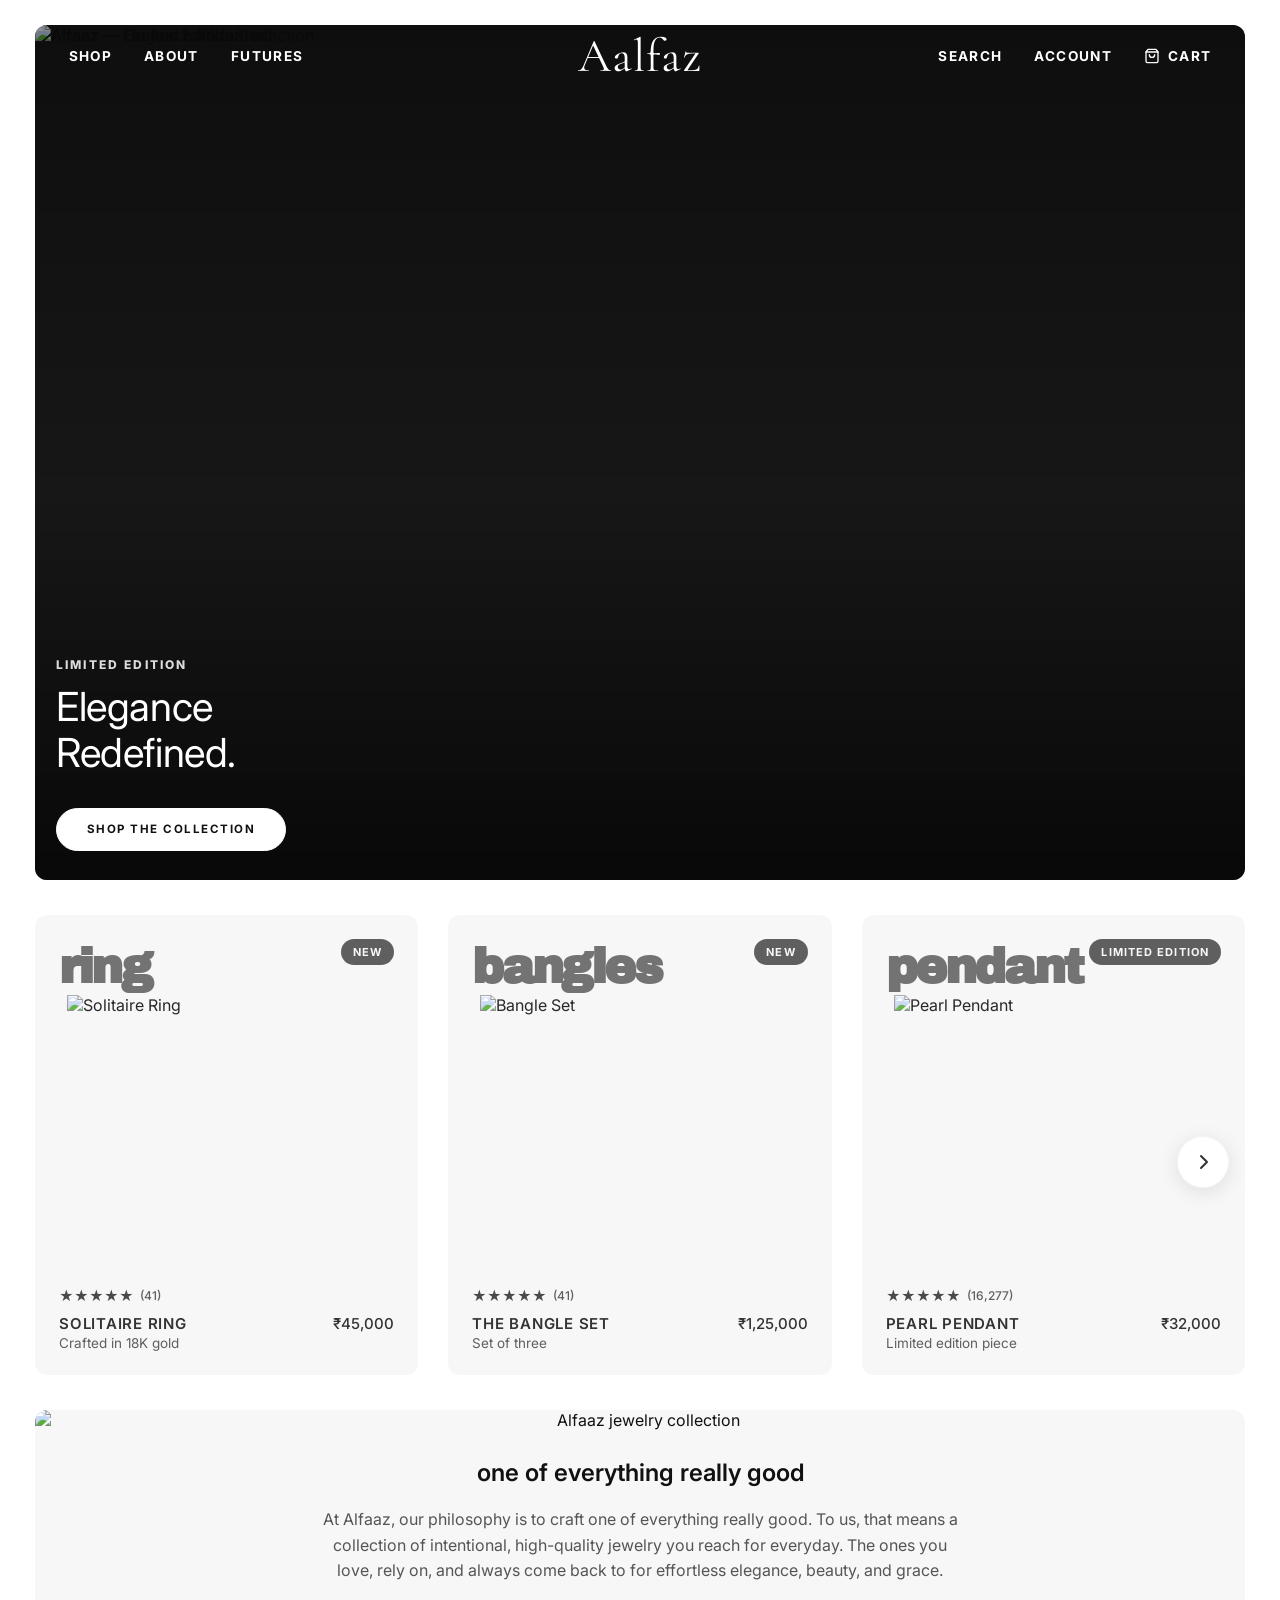
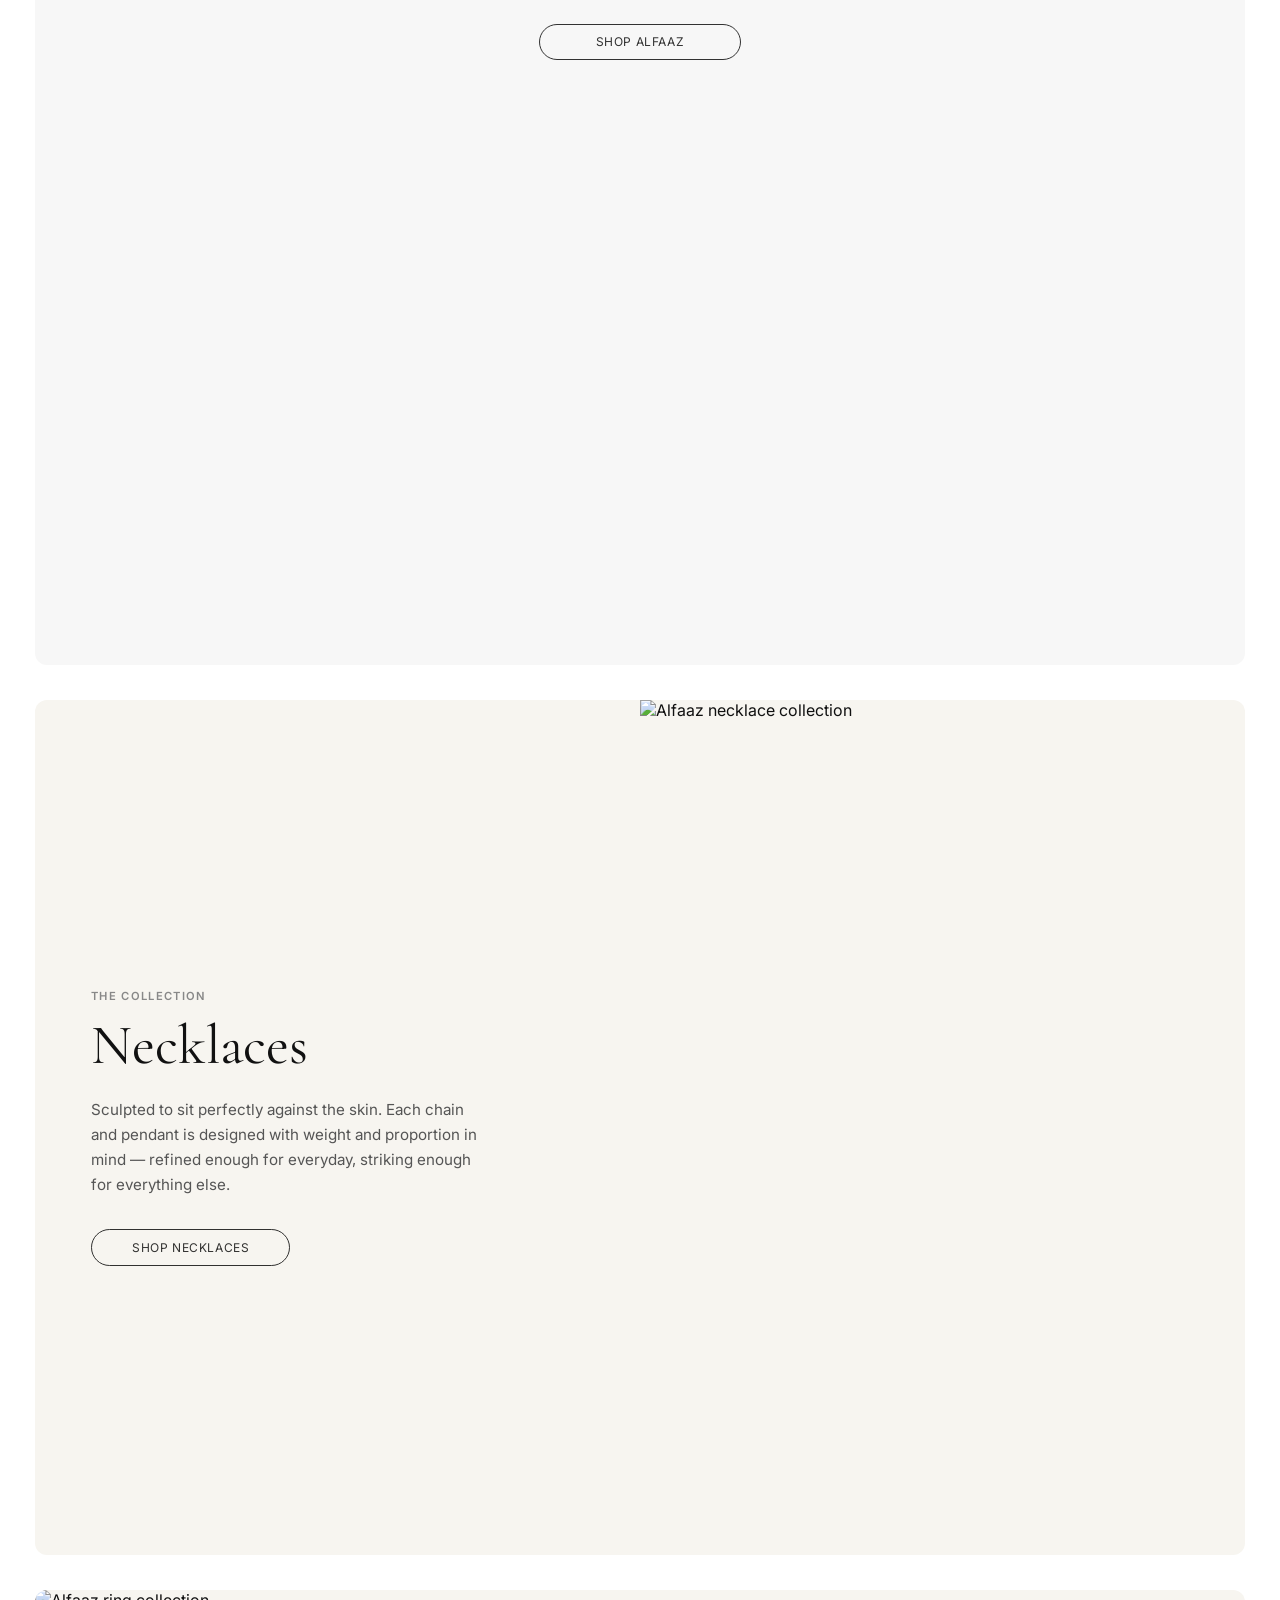
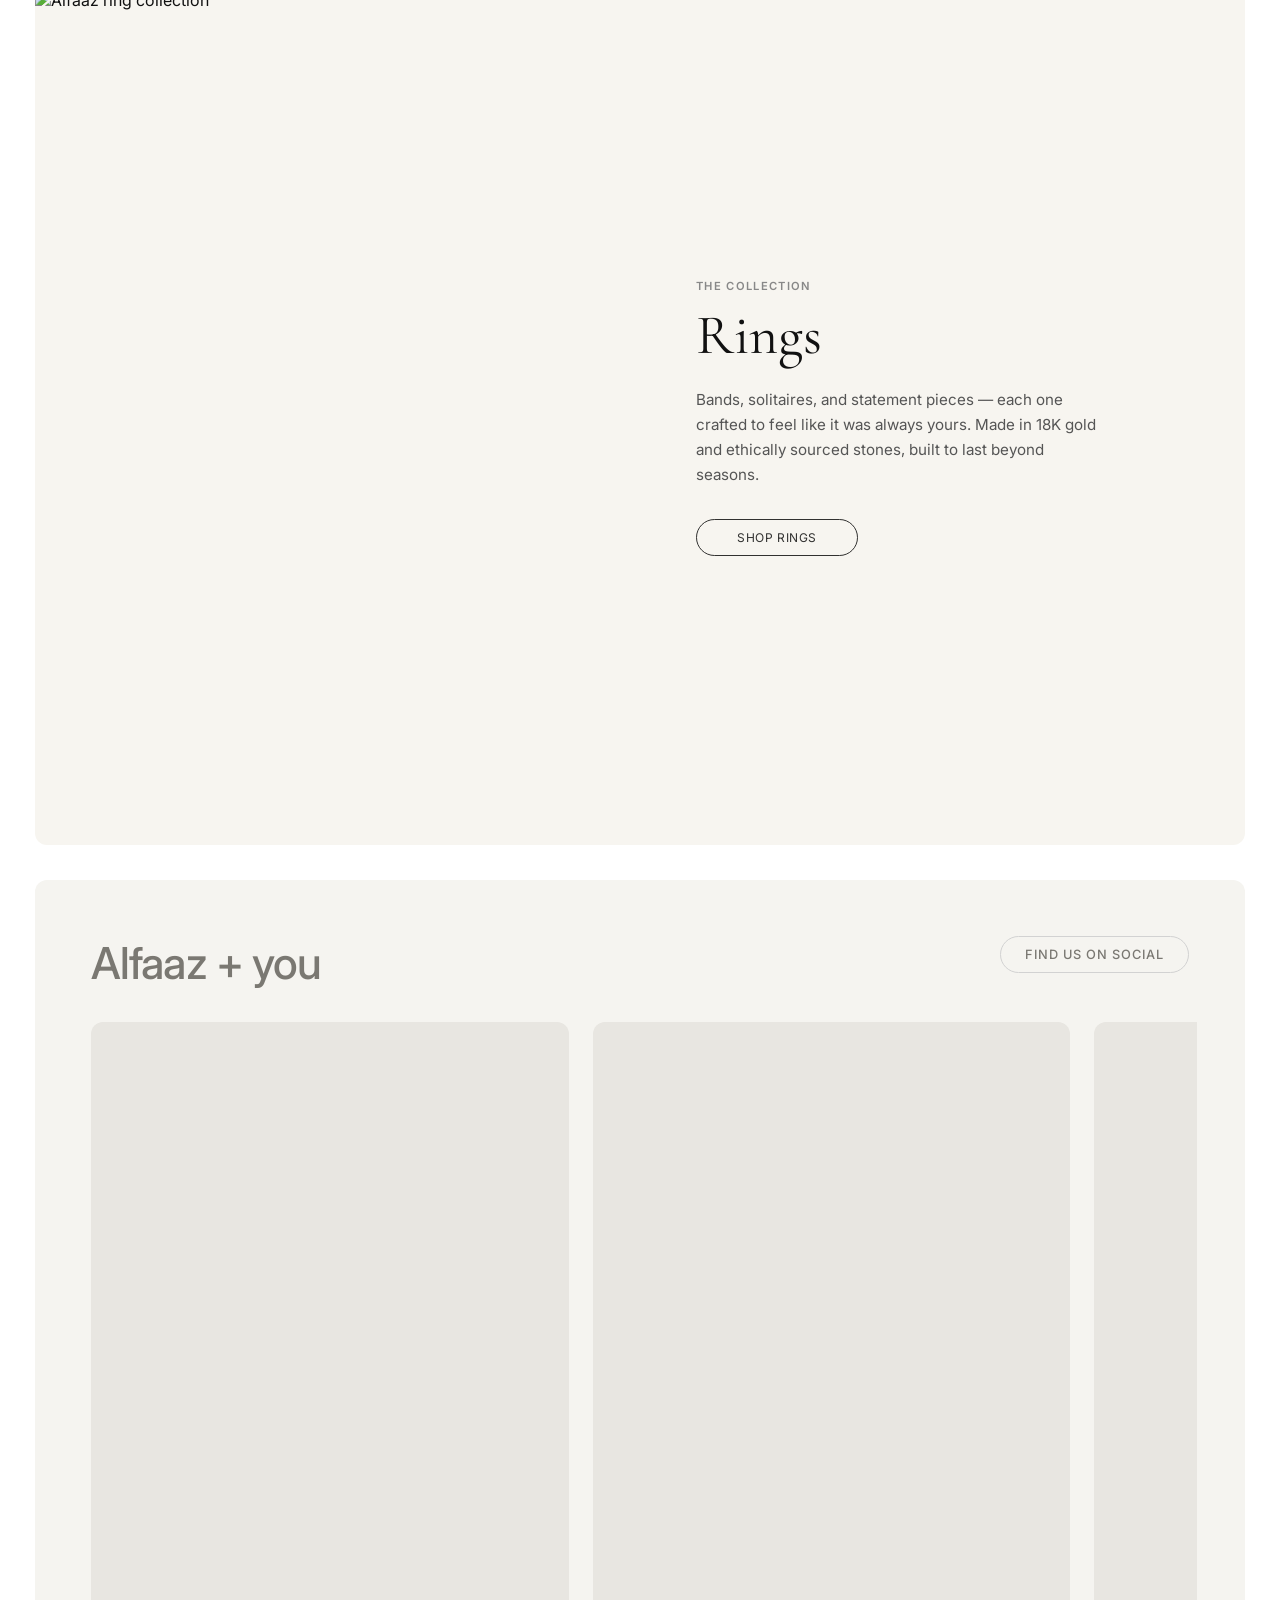
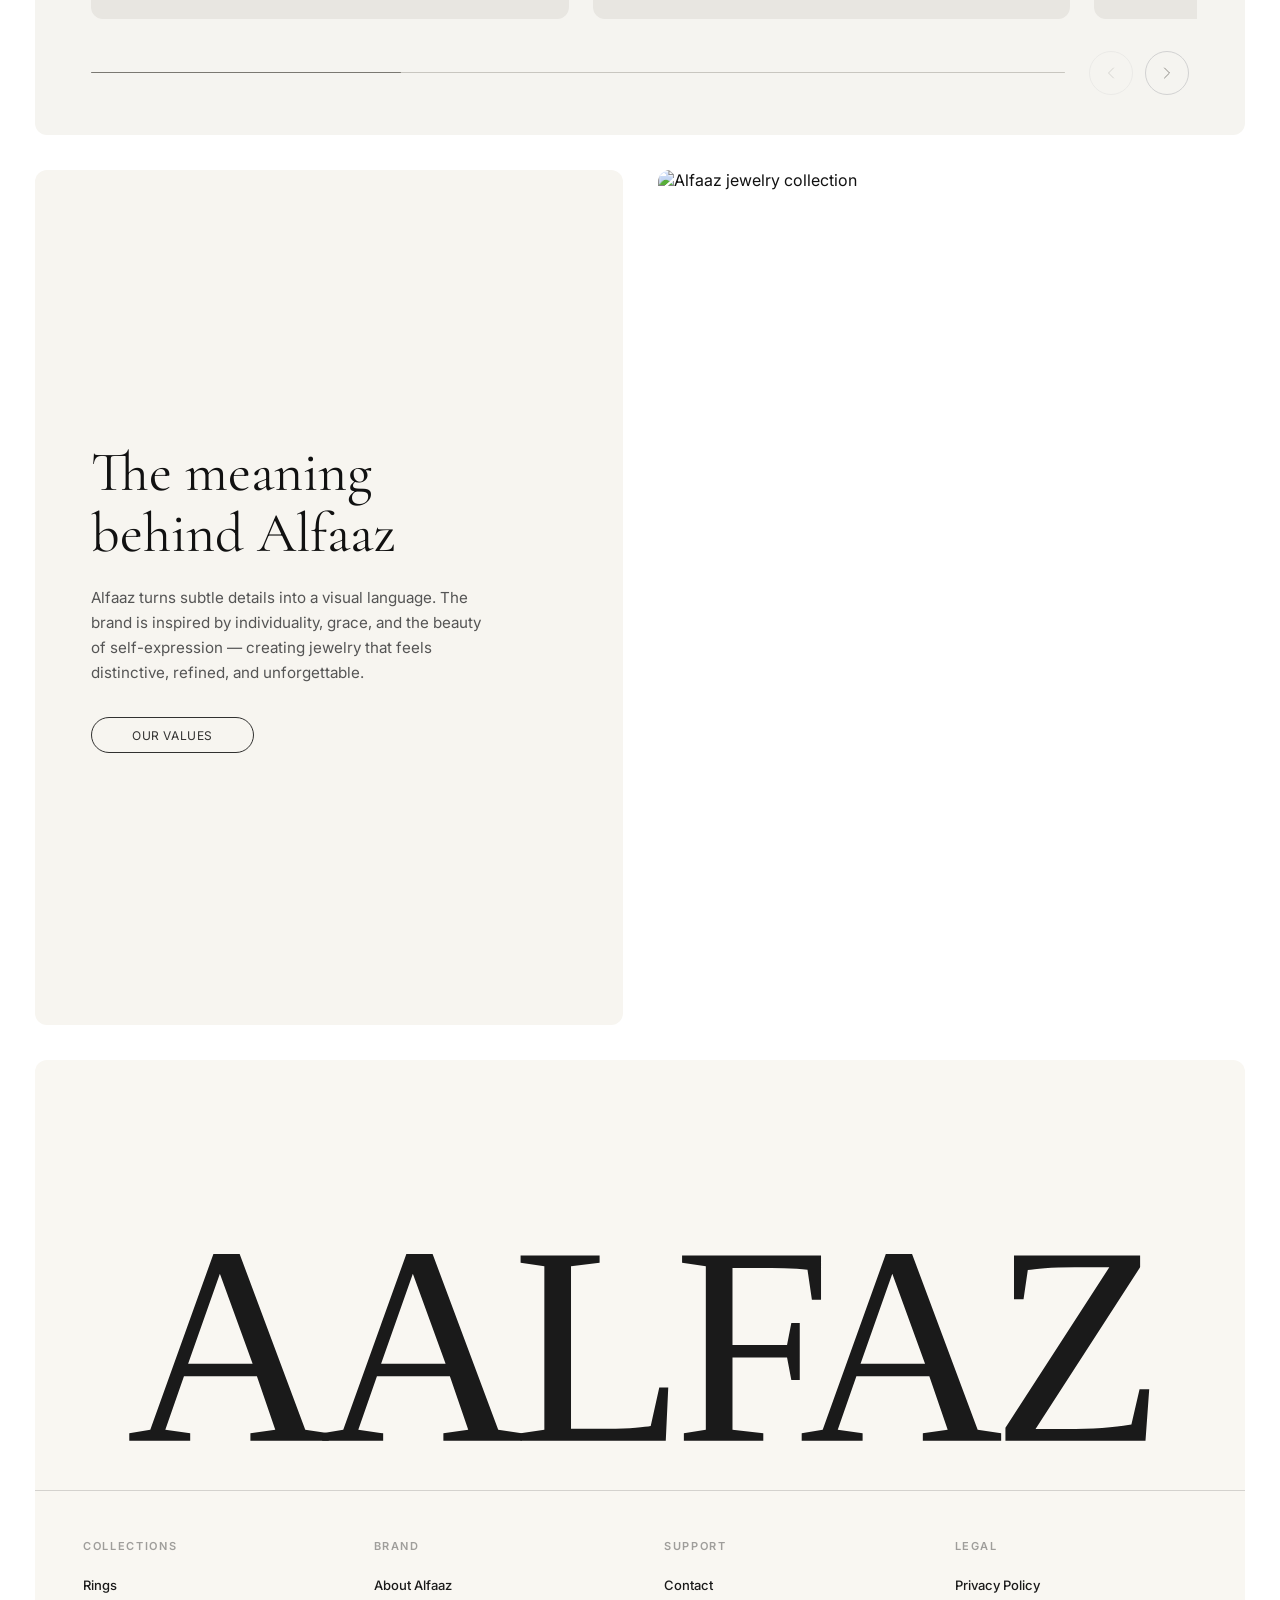
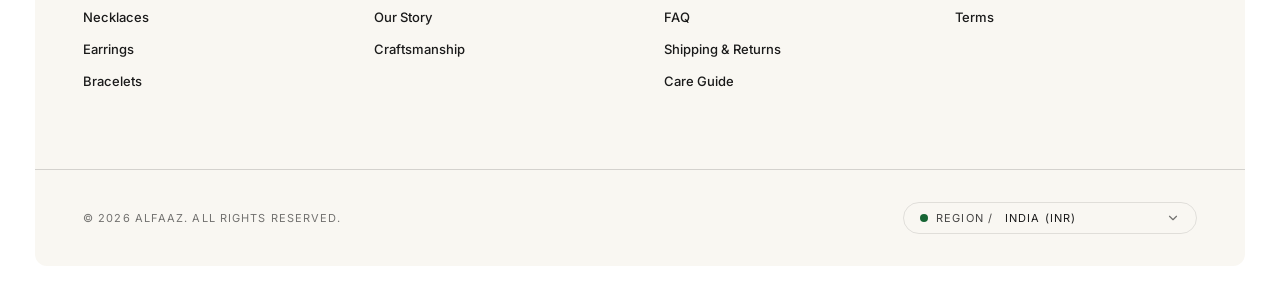
==== commit 8d88c4a7: "feat: Add mobile responsiveness and cart icon across pages" ====
--- a/index.html
+++ b/index.html
@@ -16,7 +16,7 @@
       <div class="nav-inner">
         <!-- Left Links -->
         <nav class="nav-links nav-links--left" aria-label="Primary navigation left">
-          <a href="shop.html" class="nav-link">Shop</a>
+          <a href="shop.html" class="nav-link" id="shop-hover-trigger">Shop</a>
           <a href="#" class="nav-link">About</a>
           <a href="#" class="nav-link">Futures</a>
         </nav>
@@ -28,6 +28,12 @@
           <span></span>
         </button>
 
+        <!-- Mobile Cart Icon -->
+        <a href="cart.html" class="nav-cart-mobile" aria-label="Cart">
+          <svg width="20" height="20" viewBox="0 0 24 24" fill="none" stroke="currentColor" stroke-width="1.8" stroke-linecap="round" stroke-linejoin="round"><path d="M6 2L3 6v14a2 2 0 002 2h14a2 2 0 002-2V6l-3-4z"/><line x1="3" y1="6" x2="21" y2="6"/><path d="M16 10a4 4 0 01-8 0"/></svg>
+          <span class="nav-cart-mobile__badge cart-badge">0</span>
+        </a>
+
         <!-- Logo -->
         <a href="#" class="nav-logo" aria-label="Aalfaz home">Aalfaz</a>
 
@@ -35,9 +41,52 @@
         <nav class="nav-links nav-links--right" aria-label="Primary navigation right">
           <a href="#" class="nav-link nav-link--desktop">Search</a>
           <a href="#" class="nav-link nav-link--desktop">Account</a>
-          <a href="#" class="nav-link" id="cart-link">Cart (0)</a>
+          <a href="cart.html" class="nav-link" id="cart-link" style="display:flex;align-items:center;gap:0.5rem">
+            <svg width="16" height="16" viewBox="0 0 24 24" fill="none" stroke="currentColor" stroke-width="2" stroke-linecap="round" stroke-linejoin="round"><path d="M6 2L3 6v14a2 2 0 002 2h14a2 2 0 002-2V6l-3-4z"/><line x1="3" y1="6" x2="21" y2="6"/><path d="M16 10a4 4 0 01-8 0"/></svg>
+            <span class="cart-count-text">Cart</span>
+          </a>
         </nav>
       </div>
+
+      <!-- Mega-Menu Dropdown (Rhode-style, hover-only) -->
+      <div class="mega-menu" id="mega-menu">
+        <div class="mega-menu__content">
+
+          <!-- Category Tabs -->
+          <div class="mega-menu__tabs" id="mega-tabs">
+            <button class="mega-menu__tab mega-menu__tab--active" data-category="featured">Featured</button>
+            <button class="mega-menu__tab" data-category="earrings">Earrings</button>
+            <button class="mega-menu__tab" data-category="pendants">Pendants</button>
+            <button class="mega-menu__tab" data-category="anklets">Anklets</button>
+            <button class="mega-menu__tab" data-category="rings">Rings</button>
+            <button class="mega-menu__tab" data-category="bracelets">Bracelets</button>
+            <button class="mega-menu__tab" data-category="accessories">Accessories</button>
+          </div>
+
+          <!-- Product Carousel -->
+          <div class="mega-menu__carousel" id="mega-carousel">
+            <div class="mega-menu__cards" id="mega-cards"></div>
+            <button class="mega-menu__arrow mega-menu__arrow--right" id="mega-arrow-right" aria-label="Next">
+              <svg width="22" height="22" viewBox="0 0 24 24" fill="none" stroke="currentColor" stroke-width="2" stroke-linecap="round" stroke-linejoin="round"><polyline points="9 6 15 12 9 18"></polyline></svg>
+            </button>
+            <button class="mega-menu__arrow mega-menu__arrow--left" id="mega-arrow-left" aria-label="Previous">
+              <svg width="22" height="22" viewBox="0 0 24 24" fill="none" stroke="currentColor" stroke-width="2" stroke-linecap="round" stroke-linejoin="round"><polyline points="15 18 9 12 15 6"></polyline></svg>
+            </button>
+          </div>
+
+          <!-- Coming Soon -->
+          <div class="mega-menu__coming-soon" id="mega-coming-soon" style="display:none;">
+            <p class="mega-menu__coming-text">Coming Soon</p>
+          </div>
+
+          <!-- Bottom CTA Pill -->
+          <div class="mega-menu__cta-wrap">
+            <a href="shop.html" class="mega-menu__cta" id="mega-cta">SHOP FEATURED</a>
+          </div>
+
+        </div>
+      </div>
+
     </header>
 
     <!-- Mobile Menu Drawer -->
@@ -48,7 +97,7 @@
         <a href="#" class="mobile-menu__link">Futures</a>
         <a href="#" class="mobile-menu__link">Search</a>
         <a href="#" class="mobile-menu__link">Account</a>
-        <a href="#" class="mobile-menu__link">Cart (0)</a>
+        <a href="cart.html" class="mobile-menu__link cart-count-text">Cart</a>
       </nav>
     </div>
     <div class="mobile-menu-overlay" id="mobile-menu-overlay"></div>
@@ -57,12 +106,30 @@
     <main>
       <section class="hero" id="hero" aria-label="Hero">
         <div class="hero__media">
-          <img
-            src="https://images.unsplash.com/photo-1543294001-f7cd5d7fb516?q=80&w=2940&auto=format&fit=crop"
-            alt="Alfaaz — Limited Edition Collection"
-            class="hero__image"
-            fetchpriority="high"
-          />
+          <div class="hero__slider" id="hero-slider">
+            <div class="hero__slide hero__slide--active">
+              <img
+                src="https://res.cloudinary.com/dwchxvpln/image/upload/q_auto/f_auto/v1778827257/Hero_1_tyebo9_469b5c.webp"
+                alt="Alfaaz — Limited Edition Collection"
+                class="hero__image"
+                fetchpriority="high"
+              />
+            </div>
+            <div class="hero__slide">
+              <img
+                src="https://res.cloudinary.com/dwchxvpln/image/upload/q_auto/f_auto/v1778827475/Hero_2_jzhmui_c725c5.webp"
+                alt="Alfaaz — Elegance Redefined"
+                class="hero__image"
+              />
+            </div>
+            <div class="hero__slide">
+              <img
+                src="https://res.cloudinary.com/dwchxvpln/image/upload/q_auto/f_auto/v1778827873/Hero_3_etehtr_df7353.webp"
+                alt="Alfaaz — Crafted for You"
+                class="hero__image"
+              />
+            </div>
+          </div>
           <!-- Dual gradient overlay for cinematic legibility -->
           <div class="hero__overlay hero__overlay--flat" aria-hidden="true"></div>
           <div class="hero__overlay hero__overlay--gradient" aria-hidden="true"></div>
@@ -87,11 +154,11 @@
           <div class="products__scroll" id="products-scroll">
 
             <!-- Card 1 — ring -->
-            <a href="#" class="product-card group">
+            <a href="product-details.html?id=ring-solitaire" class="product-card group">
               <div class="product-card__base-img">
-                <img src="https://images.unsplash.com/photo-1605100804763-247f67b3557e?auto=format&fit=crop&w=800&q=80" alt="Solitaire Ring" />
-              </div>
-              <div class="product-card__hover-img" style="background-image:url('https://images.unsplash.com/photo-1611591437281-460bfbe1220a?auto=format&fit=crop&w=800&q=80');">
+                <img src="https://res.cloudinary.com/dwchxvpln/image/upload/q_auto/f_auto/v1778842384/file_00000000e4b4722f8e2c578c5734a676_jadeog.png" alt="Solitaire Ring" />
+              </div>
+              <div class="product-card__hover-img" style="background-image:url('https://res.cloudinary.com/dwchxvpln/image/upload/q_auto/f_auto/v1778842386/file_0000000091d4722f99050295d4df3d55_rfvxmr.png');">
                 <div class="product-card__hover-gradient"></div>
               </div>
               <div class="product-card__topbar">
@@ -117,11 +184,11 @@
             </a>
 
             <!-- Card 2 — bangles -->
-            <a href="#" class="product-card group">
+            <a href="product-details.html?id=bangles-set" class="product-card group">
               <div class="product-card__base-img">
-                <img src="https://images.unsplash.com/photo-1535632066927-ab7c9ab60908?auto=format&fit=crop&w=800&q=80" alt="Bangle Set" />
-              </div>
-              <div class="product-card__hover-img" style="background-image:url('https://images.unsplash.com/photo-1602751584552-8ba73aad10e1?auto=format&fit=crop&w=800&q=80');">
+                <img src="https://res.cloudinary.com/dwchxvpln/image/upload/q_auto/f_auto/v1778842386/file_000000005dc8722f80fdcd06c66d08a0_qmpmmj.png" alt="Bangle Set" />
+              </div>
+              <div class="product-card__hover-img" style="background-image:url('https://res.cloudinary.com/dwchxvpln/image/upload/q_auto/f_auto/v1778842389/file_00000000e0f8722f8134cab7a06e7b14_dokbto.png');">
                 <div class="product-card__hover-gradient"></div>
               </div>
               <div class="product-card__topbar">
@@ -147,11 +214,11 @@
             </a>
 
             <!-- Card 3 — pendant -->
-            <a href="#" class="product-card group">
+            <a href="product-details.html?id=pendant-pearl" class="product-card group">
               <div class="product-card__base-img">
-                <img src="https://images.unsplash.com/photo-1599643478518-a784e5dc4c8f?auto=format&fit=crop&w=800&q=80" alt="Pearl Pendant" />
-              </div>
-              <div class="product-card__hover-img" style="background-image:url('https://images.unsplash.com/photo-1515562141589-67f0d999e5f6?auto=format&fit=crop&w=800&q=80');">
+                <img src="https://res.cloudinary.com/dwchxvpln/image/upload/q_auto/f_auto/v1778842383/file_000000008d20722f930db39bd306a08c_djuj0y.png" alt="Pearl Pendant" />
+              </div>
+              <div class="product-card__hover-img" style="background-image:url('https://res.cloudinary.com/dwchxvpln/image/upload/q_auto/f_auto/v1778842383/file_000000001534722f8c47bcee05a10c49_qyvafp.png');">
                 <div class="product-card__hover-gradient"></div>
               </div>
               <div class="product-card__topbar">
@@ -177,11 +244,11 @@
             </a>
 
             <!-- Card 4 — chain -->
-            <a href="#" class="product-card group">
+            <a href="product-details.html?id=chain-cuban" class="product-card group">
               <div class="product-card__base-img">
-                <img src="https://images.unsplash.com/photo-1599459183200-59c3fd3f2da1?auto=format&fit=crop&w=800&q=80" alt="Cuban Chain" />
-              </div>
-              <div class="product-card__hover-img" style="background-image:url('https://images.unsplash.com/photo-1576022162028-5e3c14e40b58?auto=format&fit=crop&w=800&q=80');">
+                <img src="https://res.cloudinary.com/dwchxvpln/image/upload/q_auto/f_auto/v1778842387/file_00000000bf88722fab83a9a5152dbd3b_osqjva.png" alt="Cuban Chain" />
+              </div>
+              <div class="product-card__hover-img" style="background-image:url('https://res.cloudinary.com/dwchxvpln/image/upload/q_auto/f_auto/v1778842381/file_000000003d14722fabc2369201f40f39_pc4riq.png');">
                 <div class="product-card__hover-gradient"></div>
               </div>
               <div class="product-card__topbar">
@@ -207,7 +274,7 @@
             </a>
 
             <!-- Card 5 — earring -->
-            <a href="#" class="product-card group">
+            <a href="product-details.html?id=earring-drop" class="product-card group">
               <div class="product-card__base-img">
                 <img src="https://images.unsplash.com/photo-1588444837495-c6cfeb53f32d?auto=format&fit=crop&w=800&q=80" alt="Drop Earrings" />
               </div>
@@ -237,7 +304,7 @@
             </a>
 
             <!-- Card 6 — bracelet -->
-            <a href="#" class="product-card group">
+            <a href="product-details.html?id=bracelet-tennis" class="product-card group">
               <div class="product-card__base-img">
                 <img src="https://images.unsplash.com/photo-1611652022419-a9419f74343d?auto=format&fit=crop&w=800&q=80" alt="Tennis Bracelet" />
               </div>
@@ -359,24 +426,32 @@
           <div class="influencer__carousel-wrap">
             <div class="influencer__scroll" id="influencer-scroll">
 
-              <!-- Card 1 -->
-              <div class="influencer__card">
-                <img src="https://images.unsplash.com/photo-1526413232644-8a4bf57b8db4?q=80&w=600&auto=format&fit=crop" alt="Influencer 1" loading="lazy" />
-              </div>
-
-              <!-- Card 2 -->
-              <div class="influencer__card">
-                <img src="https://images.unsplash.com/photo-1616683693504-3ea7e9ad6fec?q=80&w=600&auto=format&fit=crop" alt="Influencer 2" loading="lazy" />
-              </div>
-
-              <!-- Card 3 — video placeholder (image for now) -->
-              <div class="influencer__card">
-                <img src="https://images.unsplash.com/photo-1512413913411-ae3a137bcbd7?q=80&w=600&auto=format&fit=crop" alt="Influencer 3" loading="lazy" />
-              </div>
-
-              <!-- Card 4 -->
-              <div class="influencer__card">
-                <img src="https://images.unsplash.com/photo-1515377905703-c4788e51af15?q=80&w=600&auto=format&fit=crop" alt="Influencer 4" loading="lazy" />
+              <!-- Card 1 — video -->
+              <div class="influencer__card">
+                <video autoplay loop muted playsinline preload="auto">
+                  <source src="https://res.cloudinary.com/dwchxvpln/video/upload/q_auto/v1778840868/Look_Feminino_com_Joias_estilosas_em_Prata_925_MP4_cnln0h.mp4" type="video/mp4">
+                </video>
+              </div>
+
+              <!-- Card 2 — video -->
+              <div class="influencer__card">
+                <video autoplay loop muted playsinline preload="auto">
+                  <source src="https://res.cloudinary.com/dwchxvpln/video/upload/q_auto/v1778840877/India_jewellery_emma_Watson_MP4_glpehm.mp4" type="video/mp4">
+                </video>
+              </div>
+
+              <!-- Card 3 — video -->
+              <div class="influencer__card">
+                <video autoplay loop muted playsinline preload="auto">
+                  <source src="https://res.cloudinary.com/dwchxvpln/video/upload/q_auto/v1778840890/Jewellery___Jewellery_of_the_day___Jewellery_for_Her_MP4_eiv2je.mp4" type="video/mp4">
+                </video>
+              </div>
+
+              <!-- Card 4 — video -->
+              <div class="influencer__card">
+                <video autoplay loop muted playsinline preload="auto">
+                  <source src="https://res.cloudinary.com/dwchxvpln/video/upload/q_auto/v1778840897/Jewelry_Product_Reels__Videos_MP4_nlayou.mp4" type="video/mp4">
+                </video>
               </div>
 
               <!-- Card 5 — video placeholder (image for now) -->
@@ -506,5 +581,9 @@
     <script src="js/carousel.js"></script>
     <script src="js/influencer-carousel.js"></script>
     <script src="js/footer-parallax.js"></script>
+    <script src="js/shop-dropdown.js"></script>
+    <script src="js/hero-slideshow.js"></script>
+    <script src="js/split-parallax.js"></script>
+    <script src="js/ecommerce.js"></script>
   </body>
 </html>
--- a/css/styles.css
+++ b/css/styles.css
@@ -1,1579 +1,2214 @@
-/* ============================================================
-   Alfaaz — Hero Section Stylesheet
-   Design: Dark cinematic hero with smart hide/show navbar
-   ============================================================ */
-
-/* ── Reset & Base ─────────────────────────────────────────── */
-*, *::before, *::after {
-  box-sizing: border-box;
-  margin: 0;
-  padding: 0;
-}
-
-:root {
-  --font-sans: 'Inter', ui-sans-serif, system-ui, sans-serif;
-  --font-logo: 'Cormorant Garamond', 'Georgia', serif;
-  --font-display: 'Archivo Black', ui-sans-serif, system-ui, sans-serif;
-  --color-white: #ffffff;
-  --color-black: #111111;
-  --color-bg: #ffffff;
-  --color-logo: #6d7c5e;
-  --nav-height: 80px;
-  --hero-radius: 0.75rem;
-  --ease-smooth: cubic-bezier(0.4, 0, 0.2, 1);
-}
-
-html {
-  scroll-behavior: smooth;
-  -webkit-text-size-adjust: 100%;
-}
-
-body {
-  font-family: var(--font-sans);
-  background: var(--color-bg);
-  color: var(--color-black);
-  -webkit-font-smoothing: antialiased;
-  -moz-osx-font-smoothing: grayscale;
-  min-height: 200vh;
-  overflow-x: hidden;
-}
-
-/* ── Navbar ───────────────────────────────────────────────── */
-.navbar {
-  position: fixed;
-  top: 0;
-  left: 0;
-  width: 100%;
-  z-index: 100;
-  padding: 25px 35px 0;       /* matches hero top/side padding */
-  pointer-events: none;
-  transform: translateY(0);
-  background: transparent;
-  transition:
-    transform 0.45s var(--ease-smooth),
-    background 0.35s var(--ease-smooth);
-  will-change: transform;
-}
-
-/* When scrolled, the ENTIRE navbar (including padding area) is solid white
-   so nothing peeks through the gaps or rounded corners */
-.navbar--scrolled {
-  background: var(--color-bg);
-  padding-bottom: 10px;
-}
-
-/* Slide fully off-screen when hidden (smooth Rhode-style slide) */
-.navbar.navbar--hidden {
-  transform: translateY(-100%);
-}
-
-.navbar.navbar--hidden .nav-inner {
-  pointer-events: none;
-}
-
-.nav-inner {
-  display: flex;
-  align-items: center;
-  justify-content: space-between;
-  position: relative;
-  pointer-events: auto;
-  padding: 1.1rem 1.6rem;
-  border-radius: var(--hero-radius);
-  background: transparent;
-  color: var(--color-white);
-  transition:
-    background 0.35s var(--ease-smooth),
-    color 0.35s var(--ease-smooth),
-    box-shadow 0.35s var(--ease-smooth);
-}
-
-/* Scrolled state — cream background, dark text */
-.navbar--scrolled .nav-inner {
-  background: #f7f5f0;
-  color: #333;
-  box-shadow: 0 1px 4px rgba(0, 0, 0, 0.06);
-}
-
-.navbar--scrolled .nav-logo {
-  color: var(--color-olive);
-}
-
-.navbar--scrolled .nav-hamburger {
-  color: #333;
-}
-
-/* Nav link groups */
-.nav-links {
-  display: none;
-  gap: 2rem;
-  list-style: none;
-}
-
-@media (min-width: 768px) {
-  .navbar {
-    padding: 25px 35px 0;     /* consistent with hero side padding */
-  }
-
-  .nav-inner {
-    padding: 1.2rem 2.1rem;
-  }
-
-  .nav-links {
-    display: flex;
-  }
-}
-
-.nav-link {
-  color: inherit;
-  text-decoration: none;
-  font-size: 0.85rem;
-  font-weight: 700;
-  letter-spacing: 0.1em;
-  text-transform: uppercase;
-  opacity: 1;
-  transition: opacity 0.2s ease;
-}
-
-.nav-link:hover {
-  opacity: 0.6;
-}
-
-.nav-link--desktop {
-  display: none;
-}
-
-@media (min-width: 768px) {
-  .nav-link--desktop {
-    display: inline-block;
-  }
-}
-
-/* Logo — serif wordmark */
-.nav-logo {
-  position: absolute;
-  left: 50%;
-  transform: translateX(-50%);
-  font-family: var(--font-logo);
-  font-size: 2.3rem;
-  font-weight: 400;
-  font-style: normal;
-  letter-spacing: 0.02em;
-  line-height: 1;
-  color: var(--color-white);
-  text-decoration: none;
-  transition: opacity 0.25s ease, color 0.35s var(--ease-smooth);
-  white-space: nowrap;
-}
-
-.nav-logo:hover {
-  opacity: 0.75;
-}
-
-@media (min-width: 768px) {
-  .nav-logo {
-    font-size: 2.95rem;
-  }
-}
-
-/* Hamburger */
-.nav-hamburger {
-  display: flex;
-  flex-direction: column;
-  justify-content: center;
-  gap: 5px;
-  background: none;
-  border: none;
-  cursor: pointer;
-  padding: 4px;
-  color: var(--color-white);
-}
-
-@media (min-width: 768px) {
-  .nav-hamburger {
-    display: none;
-  }
-}
-
-.nav-hamburger span {
-  display: block;
-  width: 22px;
-  height: 2px;
-  background: currentColor;
-  border-radius: 2px;
-  transition: transform 0.3s var(--ease-smooth), opacity 0.3s ease;
-  transform-origin: center;
-}
-
-/* Hamburger → X animation */
-.nav-hamburger.is-open span:nth-child(1) {
-  transform: translateY(7px) rotate(45deg);
-}
-.nav-hamburger.is-open span:nth-child(2) {
-  opacity: 0;
-  transform: scaleX(0);
-}
-.nav-hamburger.is-open span:nth-child(3) {
-  transform: translateY(-7px) rotate(-45deg);
-}
-
-/* ── Mobile Menu ──────────────────────────────────────────── */
-.mobile-menu {
-  position: fixed;
-  inset: 0;
-  z-index: 90;
-  background: var(--color-black);
-  display: flex;
-  align-items: center;
-  justify-content: center;
-  opacity: 0;
-  pointer-events: none;
-  transition: opacity 0.35s var(--ease-smooth);
-}
-
-.mobile-menu.is-open {
-  opacity: 1;
-  pointer-events: auto;
-}
-
-.mobile-menu__nav {
-  display: flex;
-  flex-direction: column;
-  align-items: center;
-  gap: 2rem;
-}
-
-.mobile-menu__link {
-  color: var(--color-white);
-  text-decoration: none;
-  font-size: 2rem;
-  font-weight: 800;
-  letter-spacing: -0.02em;
-  opacity: 0.9;
-  transition: opacity 0.2s ease;
-}
-
-.mobile-menu__link:hover {
-  opacity: 0.5;
-}
-
-.mobile-menu-overlay {
-  display: none;
-}
-
-/* ── Hero ─────────────────────────────────────────────────── */
-.hero {
-  padding: 25px 35px 35px;
-  position: relative;
-}
-
-.hero__media {
-  position: relative;
-  width: 100%;
-  height: 95svh;
-  border-radius: var(--hero-radius);
-  overflow: hidden;
-  background: #1a1a1a;
-}
-
-.hero__image {
-  position: absolute;
-  inset: 0;
-  width: 100%;
-  height: 100%;
-  object-fit: cover;
-  object-position: center;
-  /* Subtle Ken Burns entrance */
-  animation: heroZoom 12s var(--ease-smooth) forwards;
-}
-
-@keyframes heroZoom {
-  from { transform: scale(1.06); }
-  to   { transform: scale(1); }
-}
-
-/* Overlays */
-.hero__overlay {
-  position: absolute;
-  inset: 0;
-}
-
-.hero__overlay--flat {
-  background: rgba(0, 0, 0, 0.10);
-}
-
-.hero__overlay--gradient {
-  background: linear-gradient(
-    to top,
-    rgba(0, 0, 0, 0.62) 0%,
-    transparent 45%,
-    rgba(0, 0, 0, 0.38) 100%
-  );
-}
-
-/* Hero copy */
-.hero__content {
-  position: absolute;
-  bottom: 2.5rem;
-  left: 1.5rem;
-  color: var(--color-white);
-  z-index: 2;
-  /* Fade-up entrance */
-  animation: heroFadeUp 0.9s 0.3s var(--ease-smooth) both;
-}
-
-@media (min-width: 768px) {
-  .hero__content {
-    bottom: 4rem;
-    left: 3.5rem;
-  }
-}
-
-@keyframes heroFadeUp {
-  from { opacity: 0; transform: translateY(24px); }
-  to   { opacity: 1; transform: translateY(0); }
-}
-
-.hero__eyebrow {
-  font-size: 0.65rem;
-  font-weight: 800;
-  letter-spacing: 0.18em;
-  text-transform: uppercase;
-  margin-bottom: 0.75rem;
-  opacity: 0.85;
-}
-
-@media (min-width: 768px) {
-  .hero__eyebrow {
-    font-size: 0.75rem;
-  }
-}
-
-.hero__headline {
-  font-size: clamp(1.75rem, 3.5vw, 2.5rem);
-  font-weight: 400;
-  line-height: 1.15;
-  letter-spacing: -0.01em;
-  margin-bottom: 2rem;
-}
-
-/* CTA Button */
-.hero__cta {
-  display: inline-block;
-  border: 1.5px solid var(--color-white);
-  background: var(--color-white);
-  border-radius: 9999px;
-  padding: 0.8rem 1.75rem;
-  font-size: 0.7rem;
-  font-weight: 700;
-  letter-spacing: 0.13em;
-  text-transform: uppercase;
-  color: var(--color-black);
-  text-decoration: none;
-  transition:
-    background 0.3s ease,
-    color 0.3s ease,
-    border-color 0.3s ease,
-    transform 0.2s ease;
-}
-
-.hero__cta:hover {
-  background: transparent;
-  color: var(--color-white);
-  border-color: var(--color-white);
-  transform: translateY(-1px);
-}
-
-.hero__cta:active {
-  transform: translateY(0);
-}
-
-@media (min-width: 768px) {
-  .hero__cta {
-    font-size: 0.72rem;
-    padding: 0.85rem 1.85rem;
-  }
-}
-
-/* Scroll indicator */
-.hero__scroll-hint {
-  position: absolute;
-  bottom: 2rem;
-  right: 2rem;
-  z-index: 2;
-  display: flex;
-  flex-direction: column;
-  align-items: center;
-  gap: 0.4rem;
-  animation: heroFadeUp 1s 0.8s var(--ease-smooth) both;
-}
-
-.hero__scroll-line {
-  display: block;
-  width: 1px;
-  height: 3rem;
-  background: linear-gradient(to bottom, transparent, rgba(255,255,255,0.6));
-  animation: scrollPulse 2s ease-in-out infinite;
-}
-
-@keyframes scrollPulse {
-  0%, 100% { transform: scaleY(1); opacity: 0.5; }
-  50%       { transform: scaleY(1.3); opacity: 1; }
-}
-
-/* ── Product Carousel ── */
-.products {
-  background: var(--color-bg);
-  padding: 0 35px;    /* 35px left/right — global section rule */
-}
-
-.products__wrapper {
-  position: relative;
-  width: 100%;
-}
-
-/* Native horizontal scroll with snap */
-.products__scroll {
-  display: flex;
-  overflow-x: auto;
-  scroll-snap-type: x mandatory;
-  gap: 30px;
-  padding-bottom: 35px;
-  -webkit-overflow-scrolling: touch;
-}
-
-/* Hide scrollbar */
-.products__scroll::-webkit-scrollbar { display: none; }
-.products__scroll { -ms-overflow-style: none; scrollbar-width: none; }
-
-/* ── Product Card ── */
-.product-card {
-  position: relative;
-  flex-shrink: 0;
-  width: 100%; /* Mobile: 1 card */
-  height: auto;
-  aspect-ratio: 1 / 1.2;
-  background: #f7f7f7;
-  border-radius: var(--hero-radius);
-  overflow: hidden;
-  cursor: pointer;
-  scroll-snap-align: start;
-  text-decoration: none;
-  color: inherit;
-  display: block;
-}
-
-@media (min-width: 600px) {
-  .product-card {
-    /* Tablet: 2 cards. 1 gap of 30px. 30px / 2 = 15px per card */
-    width: calc(50% - 15px);
-  }
-}
-
-@media (min-width: 1024px) {
-  .product-card {
-    /* Desktop: 3 cards. 2 gaps of 30px = 60px total. 60px / 3 = 20px per card */
-    width: calc(33.333% - 20px);
-  }
-}
-
-/* === Base image layer === */
-/* absolute inset-0 pt-[80px] pb-[120px] px-8 */
-.product-card__base-img {
-  position: absolute;
-  inset: 0;
-  padding: 80px 2rem 120px;
-  display: flex;
-  align-items: center;
-  justify-content: center;
-  transition: opacity 0.3s ease;
-  z-index: 0;
-  pointer-events: none;
-}
-
-.product-card__base-img img {
-  width: 100%;
-  height: 100%;
-  object-fit: contain;
-  mix-blend-mode: multiply;
-  opacity: 0.9;
-}
-
-/* === Hover image layer === */
-/* absolute inset-x-0 top-0 bottom-0, opacity-0 group-hover:opacity-100 */
-.product-card__hover-img {
-  position: absolute;
-  inset: 0;
-  opacity: 0;
-  transition: opacity 0.3s ease;
-  z-index: 1;
-  pointer-events: none;
-  background-size: cover;
-  background-position: center;
-}
-
-.product-card__hover-gradient {
-  position: absolute;
-  inset: 0;
-  background: linear-gradient(to top, rgba(0,0,0,0.4), transparent, transparent);
-}
-
-/* Hover states */
-.product-card:hover .product-card__base-img {
-  opacity: 0;
-}
-.product-card:hover .product-card__hover-img {
-  opacity: 1;
-}
-
-/* === Top bar: type + badge === */
-/* absolute top-0 left-0 right-0 p-6 flex justify-between items-start z-30 */
-.product-card__topbar {
-  position: absolute;
-  top: 0;
-  left: 0;
-  right: 0;
-  padding: 1.5rem;    /* p-6 = 24px */
-  display: flex;
-  justify-content: space-between;
-  align-items: flex-start;
-  z-index: 3;
-  pointer-events: none;
-}
-
-/* font-display font-black text-5xl tracking-tighter text-[#737373] */
-.product-card__type {
-  font-family: 'Archivo Black', sans-serif;
-  font-weight: 900;
-  font-size: 3rem;     /* text-5xl = 48px */
-  letter-spacing: -0.05em;  /* tracking-tighter */
-  color: #737373;
-  line-height: 1;
-  margin: 0;
-  margin-top: 0.25rem;
-  transition: color 0.3s ease;
-}
-
-.product-card:hover .product-card__type {
-  color: #404040;  /* group-hover:text-[#404040] */
-}
-
-/* bg-[#5f5f5f] text-[#f7f7f7] text-[11px] font-bold px-3 py-1.5 rounded-full uppercase tracking-widest */
-.product-card__badge {
-  background: #5f5f5f;
-  color: #f7f7f7;
-  font-size: 11px;
-  font-weight: 700;
-  padding: 0.375rem 0.75rem;  /* py-1.5 px-3 */
-  border-radius: 9999px;
-  text-transform: uppercase;
-  letter-spacing: 0.1em;  /* tracking-widest */
-  white-space: nowrap;
-  transition: background 0.3s ease;
-}
-
-.product-card:hover .product-card__badge {
-  background: rgba(64, 64, 64, 0.8);  /* group-hover:bg-[#404040]/80 */
-}
-
-/* === Bottom info (default state) === */
-/* absolute bottom-0 left-0 right-0 p-6 z-20 */
-.product-card__bottom-info {
-  position: absolute;
-  bottom: 0;
-  left: 0;
-  right: 0;
-  padding: 1.5rem;     /* p-6 */
-  z-index: 2;
-  transition: opacity 0.3s ease, transform 0.3s ease;
-}
-
-.product-card:hover .product-card__bottom-info {
-  opacity: 0;
-  transform: translateY(1rem);  /* group-hover:translate-y-4 */
-}
-
-/* Stars row — flex items-center gap-0.5 mb-2.5 */
-.product-card__stars {
-  display: flex;
-  align-items: center;
-  gap: 0.125rem;
-  margin-bottom: 0.625rem;
-  font-size: 14px;
-  color: #4a4a4a;   /* fill-[#4a4a4a] text-[#4a4a4a] */
-}
-
-.product-card__reviews {
-  font-size: 12px;       /* text-xs */
-  font-weight: 500;
-  color: #5f5f5f;
-  margin-left: 0.25rem;
-}
-
-/* Meta row — flex justify-between items-start */
-.product-card__meta {
-  display: flex;
-  justify-content: space-between;
-  align-items: flex-start;
-}
-
-/* uppercase text-[15px] font-semibold tracking-wider text-[#333333] */
-.product-card__title {
-  font-size: 15px;
-  font-weight: 600;
-  letter-spacing: 0.05em;  /* tracking-wider */
-  text-transform: uppercase;
-  color: #333333;
-  margin: 0;
-}
-
-/* text-[#5f5f5f] text-[13.5px] mt-0.5 */
-.product-card__subtitle {
-  font-size: 13.5px;
-  color: #5f5f5f;
-  margin: 0.125rem 0 0;
-}
-
-/* text-[15px] font-medium text-[#333333] */
-.product-card__price {
-  font-size: 15px;
-  font-weight: 500;
-  color: #333333;
-  white-space: nowrap;
-}
-
-/* === Hover CTA button === */
-/* absolute bottom-0 left-0 right-0 p-6 z-30 translate-y-8 opacity-0 */
-.product-card__hover-cta {
-  position: absolute;
-  bottom: 0;
-  left: 0;
-  right: 0;
-  padding: 1.5rem;
-  z-index: 3;
-  transform: translateY(2rem);  /* translate-y-8 */
-  opacity: 0;
-  transition: transform 0.3s ease, opacity 0.3s ease;
-}
-
-.product-card:hover .product-card__hover-cta {
-  transform: translateY(0);
-  opacity: 1;
-}
-
-/* w-full bg-white text-[#222222] py-4 rounded-full font-semibold tracking-[0.05em] uppercase text-[13px] shadow-lg */
-.product-card__cta-btn {
-  width: 100%;
-  background: white;
-  color: #222222;
-  padding: 1rem 0;       /* py-4 */
-  border-radius: 9999px;
-  border: none;
-  font-family: var(--font-sans);
-  font-size: 13px;
-  font-weight: 600;
-  letter-spacing: 0.05em;
-  text-transform: uppercase;
-  cursor: pointer;
-  box-shadow: 0 10px 15px -3px rgba(0,0,0,0.1), 0 4px 6px -4px rgba(0,0,0,0.1);
-  transition: transform 0.2s ease;
-}
-
-.product-card__cta-btn:hover {
-  transform: scale(1.02);  /* hover:scale-[1.02] */
-}
-
-/* ── Carousel Arrow ───────────────────────────────────────── */
-/* absolute right-4 top-1/2 -translate-y-1/2 w-[52px] h-[52px] */
-/* bg-white/95 backdrop-blur-sm rounded-full */
-/* shadow-[0_4px_20px_rgba(0,0,0,0.1)] border border-gray-100 */
-.products__arrow {
-  position: absolute;
-  top: 50%;
-  transform: translateY(-50%);
-  width: 52px;
-  height: 52px;
-  background: rgba(255, 255, 255, 0.95);
-  backdrop-filter: blur(4px);
-  -webkit-backdrop-filter: blur(4px);
-  border-radius: 50%;
-  border: 1px solid #f3f4f6;  /* border-gray-100 */
-  display: none;
-  align-items: center;
-  justify-content: center;
-  cursor: pointer;
-  z-index: 40;
-  box-shadow: 0 4px 20px rgba(0, 0, 0, 0.1);
-  transition: transform 0.2s ease, box-shadow 0.2s ease, opacity 0.3s ease;
-  color: #333333;
-}
-
-.products__arrow--left {
-  left: 1rem;
-  padding-right: 2px;
-  opacity: 0; /* hidden initially */
-  pointer-events: none;
-}
-
-.products__arrow--right {
-  right: 1rem;
-  padding-left: 2px;
-}
-
-@media (min-width: 768px) {
-  .products__arrow {
-    display: flex;  /* hidden md:flex */
-  }
-}
-
-.products__arrow:hover {
-  transform: translateY(-50%) scale(1.05);
-  box-shadow: 0 4px 25px rgba(0, 0, 0, 0.15);
-}
-
-.products__arrow.is-visible {
-  opacity: 1;
-  pointer-events: auto;
-}
-
-.products__arrow.is-hidden {
-  opacity: 0;
-  pointer-events: none;
-}
-
-/* ── Philosophy Section ─────────────────────────────────────── */
-.philosophy {
-  padding: 0 35px; /* 35px padding on left/right only */
-  background: var(--color-bg);
-  text-align: center;
-}
-
-.philosophy__image {
-  position: relative;
-  width: 100%;
-  height: 95svh;
-  border-radius: var(--hero-radius); /* match hero radius */
-  overflow: hidden;
-  background: #f7f7f7; /* fallback while loading */
-}
-
-.philosophy__image img {
-  width: 100%;
-  height: auto;
-  display: block;
-}
-
-.philosophy__inner {
-  position: absolute;
-  top: 0;
-  left: 0;
-  right: 0;
-  max-width: 700px;
-  margin: 0 auto;
-  padding: 3rem 2rem; /* Add some padding so it doesn't touch the very top */
-  z-index: 2;
-}
-
-.philosophy__heading {
-  font-size: 1.5rem;
-  font-weight: 600;
-  color: var(--color-fg);
-  margin-bottom: 1.25rem;
-}
-
-.philosophy__body {
-  color: #555;
-  font-size: 1rem;
-  line-height: 1.6;
-  margin-bottom: 2.5rem;
-}
-
-.philosophy__cta {
-  display: inline-block;
-  border: 1px solid rgba(0, 0, 0, 0.8);
-  border-radius: 9999px;
-  padding: 0.6rem 3.5rem;
-  font-size: 0.75rem;
-  font-weight: 400;
-  letter-spacing: 0.05em;
-  text-transform: uppercase;
-  color: rgba(0, 0, 0, 0.8);
-  text-decoration: none;
-  background: transparent;
-  transition: all 0.3s ease;
-}
-
-.philosophy__cta:hover {
-  background: rgba(0, 0, 0, 0.8);
-  color: var(--color-bg);
-}
-
-/* ── Split Sections (Necklaces / Rings) ──────────────────── */
-.split {
-  padding: 0 35px;
-  margin-top: 35px;
-}
-
-.split__inner {
-  display: grid;
-  grid-template-columns: 1fr;
-  gap: 0;
-  border-radius: var(--hero-radius);
-  overflow: hidden;
-  background: #f7f5f0;
-  height: 95svh;
-}
-
-@media (min-width: 768px) {
-  .split__inner {
-    grid-template-columns: 1fr 1fr;
-  }
-}
-
-/* Text side */
-.split__text {
-  display: flex;
-  flex-direction: column;
-  justify-content: center;
-  padding: 3rem 2.5rem;
-}
-
-@media (min-width: 768px) {
-  .split__text {
-    padding: 4rem 3.5rem;
-  }
-}
-
-.split__eyebrow {
-  font-size: 0.7rem;
-  font-weight: 600;
-  letter-spacing: 0.12em;
-  text-transform: uppercase;
-  color: #888;
-  margin-bottom: 0.75rem;
-}
-
-.split__heading {
-  font-family: var(--font-logo);
-  font-size: 2.8rem;
-  font-weight: 400;
-  color: var(--color-fg);
-  margin-bottom: 1.25rem;
-  line-height: 1.1;
-}
-
-@media (min-width: 768px) {
-  .split__heading {
-    font-size: 3.5rem;
-  }
-}
-
-.split__body {
-  color: #555;
-  font-size: 0.95rem;
-  line-height: 1.65;
-  margin-bottom: 2rem;
-  max-width: 400px;
-}
-
-.split__cta {
-  display: inline-block;
-  border: 1px solid rgba(0, 0, 0, 0.8);
-  border-radius: 9999px;
-  padding: 0.6rem 2.5rem;
-  font-size: 0.75rem;
-  font-weight: 400;
-  letter-spacing: 0.05em;
-  text-transform: uppercase;
-  color: rgba(0, 0, 0, 0.8);
-  text-decoration: none;
-  background: transparent;
-  transition: all 0.3s ease;
-  align-self: flex-start;
-}
-
-.split__cta:hover {
-  background: rgba(0, 0, 0, 0.8);
-  color: #fff;
-}
-
-/* Image side */
-.split__image {
-  overflow: hidden;
-  min-height: 350px;
-}
-
-@media (min-width: 768px) {
-  .split__image {
-    min-height: 500px;
-  }
-}
-
-.split__image img {
-  width: 100%;
-  height: 100%;
-  object-fit: cover;
-  display: block;
-}
-
-/* Reversed — image on LEFT, text on RIGHT */
-.split--reversed .split__text {
-  order: 1;
-}
-
-.split--reversed .split__image {
-  order: 2;
-}
-
-@media (min-width: 768px) {
-  .split--reversed .split__image {
-    order: 1;
-  }
-  .split--reversed .split__text {
-    order: 2;
-  }
-}
-
-/* Gapped variant — 35px gap, each half rounded independently */
-.split--gapped .split__inner {
-  border-radius: 0;
-  overflow: visible;
-  background: transparent;
-  gap: 35px;
-}
-
-.split--gapped .split__text {
-  background: #f7f5f0;
-  border-radius: var(--hero-radius);
-}
-
-.split--gapped .split__image {
-  border-radius: var(--hero-radius);
-  overflow: hidden;
-}
-
-@media (min-width: 768px) {
-  .split--gapped .split__inner {
-    grid-template-columns: 1fr 1fr;
-  }
-}
-
-/* ── Influencer / Social Carousel ("Alfaaz + you") ──────── */
-.influencer {
-  padding: 0 35px;
-  margin-top: 35px;
-}
-
-.influencer__box {
-  background: #f5f4f0;
-  border-radius: var(--hero-radius);
-  height: 95svh;
-  width: 100%;
-  display: flex;
-  flex-direction: column;
-  padding: 2rem 1.5rem 1.5rem;
-}
-
-@media (min-width: 768px) {
-  .influencer__box {
-    padding: 3.5rem 3rem 2.5rem;
-  }
-}
-
-/* Header: title + social button */
-.influencer__header {
-  display: flex;
-  flex-direction: column;
-  gap: 1rem;
-  margin-bottom: 2rem;
-  padding: 0 0.5rem;
-  flex-shrink: 0;
-}
-
-@media (min-width: 600px) {
-  .influencer__header {
-    flex-direction: row;
-    align-items: center;
-    justify-content: space-between;
-  }
-}
-
-.influencer__title {
-  font-size: 1.85rem;
-  font-weight: 500;
-  color: #7a7872;
-  letter-spacing: -0.02em;
-  margin: 0;
-}
-
-@media (min-width: 768px) {
-  .influencer__title {
-    font-size: 2.75rem;
-  }
-}
-
-.influencer__social-btn {
-  display: inline-block;
-  border: 1px solid #d2d2d2;
-  border-radius: 9999px;
-  padding: 0.5rem 1.5rem;
-  font-size: 0.7rem;
-  font-weight: 500;
-  letter-spacing: 0.08em;
-  color: #7a7872;
-  text-decoration: none;
-  background: transparent;
-  transition: background 0.3s ease, color 0.3s ease;
-  align-self: flex-start;
-}
-
-@media (min-width: 768px) {
-  .influencer__social-btn {
-    padding: 0.625rem 1.5rem;
-    font-size: 0.8rem;
-  }
-}
-
-.influencer__social-btn:hover {
-  background: #e8e6e1;
-}
-
-/* Carousel container */
-.influencer__carousel-wrap {
-  position: relative;
-  flex: 1;
-  min-height: 0;
-}
-
-.influencer__scroll {
-  display: flex;
-  gap: 1rem;
-  overflow-x: auto;
-  scroll-snap-type: x mandatory;
-  -webkit-overflow-scrolling: touch;
-  height: 100%;
-  padding: 0 0.5rem;
-}
-
-@media (min-width: 768px) {
-  .influencer__scroll {
-    gap: 1.5rem;
-  }
-}
-
-/* Hide scrollbar */
-.influencer__scroll::-webkit-scrollbar { display: none; }
-.influencer__scroll { -ms-overflow-style: none; scrollbar-width: none; }
-
-/* Individual card */
-.influencer__card {
-  flex-shrink: 0;
-  scroll-snap-align: center;
-  border-radius: var(--hero-radius);
-  overflow: hidden;
-  height: 100%;
-  aspect-ratio: 4 / 5;
-  background: #e8e6e1;
-}
-
-.influencer__card img,
-.influencer__card video {
-  width: 100%;
-  height: 100%;
-  object-fit: cover;
-  display: block;
-  pointer-events: none;
-}
-
-/* Controls: progress bar + arrows */
-.influencer__controls {
-  display: flex;
-  flex-direction: column;
-  gap: 1.5rem;
-  margin-top: 2rem;
-  padding: 0 0.5rem;
-  flex-shrink: 0;
-}
-
-@media (min-width: 768px) {
-  .influencer__controls {
-    flex-direction: row;
-    align-items: center;
-    justify-content: space-between;
-  }
-}
-
-/* Progress bar track */
-.influencer__progress-track {
-  width: 100%;
-  height: 1px;
-  background: #c8c6c0;
-  position: relative;
-  border-radius: 1px;
-  overflow: hidden;
-}
-
-@media (min-width: 768px) {
-  .influencer__progress-track {
-    flex: 1;
-  }
-}
-
-.influencer__progress-thumb {
-  position: absolute;
-  top: 0;
-  left: 0;
-  height: 100%;
-  background: #7a7872;
-  border-radius: 1px;
-  width: 20%;
-  transition: left 0.15s ease-out, width 0.15s ease-out;
-}
-
-/* Arrow buttons */
-.influencer__arrows {
-  display: flex;
-  align-items: center;
-  gap: 0.75rem;
-  align-self: flex-end;
-  flex-shrink: 0;
-}
-
-@media (min-width: 768px) {
-  .influencer__arrows {
-    align-self: auto;
-  }
-}
-
-.influencer__arrow {
-  width: 44px;
-  height: 44px;
-  border: 1px solid #d2d2d2;
-  border-radius: 50%;
-  background: transparent;
-  color: #7a7872;
-  display: flex;
-  align-items: center;
-  justify-content: center;
-  cursor: pointer;
-  transition: background 0.3s ease, opacity 0.3s ease;
-}
-
-.influencer__arrow:hover {
-  background: #fff;
-}
-
-.influencer__arrow:disabled {
-  opacity: 0.3;
-  cursor: not-allowed;
-}
-
-/* ── Footer ───────────────────────────────────────────────── */
-.site-footer {
-  padding: 0 35px 25px;            /* 35px sides, 25px bottom */
-  margin-top: 35px;                /* 35px gap from last section */
-}
-
-.footer__inner {
-  background: #F9F7F2;
-  color: #1A1A1A;
-  position: relative;
-  border-radius: var(--hero-radius);
-  overflow: hidden;
-}
-
-/* Oversized wordmark */
-.footer__logo-wrap {
-  display: flex;
-  justify-content: center;
-  align-items: center;
-  height: calc(40vh - 20px);
-  pointer-events: none;
-  overflow: hidden;
-}
-
-@media (min-width: 768px) {
-  .footer__logo-wrap {
-    height: calc(50vh - 20px);
-  }
-}
-
-.footer__logo-text {
-  font-family: 'Times New Roman', Times, serif;
-  font-size: 20vw;
-  text-transform: uppercase;
-  letter-spacing: -0.04em;
-  color: #1A1A1A;
-  line-height: 1;
-  white-space: nowrap;
-  margin: 0;
-  font-weight: 400;
-  opacity: 1;
-  transform: scale(0.8) translateY(0%);
-  will-change: transform;
-}
-
-@media (min-width: 768px) {
-  .footer__logo-text {
-    font-size: 17vw;
-  }
-}
-
-/* Divider */
-.footer__divider {
-  border: none;
-  border-top: 1px solid rgba(0, 0, 0, 0.15);
-  margin: 0 0 3rem;
-}
-
-/* Link grid */
-.footer__links-grid {
-  display: grid;
-  grid-template-columns: 1fr;
-  gap: 2.5rem;
-  margin-bottom: 5rem;
-  padding: 0 1.5rem;
-}
-
-@media (min-width: 480px) {
-  .footer__links-grid {
-    grid-template-columns: 1fr 1fr;
-  }
-}
-
-@media (min-width: 768px) {
-  .footer__links-grid {
-    grid-template-columns: repeat(4, 1fr);
-    gap: 3rem;
-    padding: 0 3rem;
-  }
-}
-
-.footer__link-col {
-  display: flex;
-  flex-direction: column;
-  gap: 1rem;
-}
-
-.footer__col-title {
-  font-size: 11px;
-  font-weight: 600;
-  text-transform: uppercase;
-  letter-spacing: 0.15em;
-  opacity: 0.4;
-  margin: 0 0 0.5rem;
-}
-
-.footer__link {
-  font-size: 13px;
-  font-weight: 500;
-  color: #1A1A1A;
-  text-decoration: none;
-  transition: opacity 0.2s ease;
-}
-
-.footer__link:hover {
-  opacity: 0.5;
-}
-
-/* Bottom row */
-.footer__bottom {
-  display: flex;
-  flex-direction: column-reverse;
-  justify-content: space-between;
-  align-items: flex-start;
-  padding: 2rem 1.5rem 2rem;
-  border-top: 1px solid rgba(0, 0, 0, 0.15);
-  gap: 1.5rem;
-}
-
-@media (min-width: 768px) {
-  .footer__bottom {
-    flex-direction: row;
-    align-items: center;
-    gap: 0;
-    padding: 2rem 3rem 2rem;
-  }
-}
-
-.footer__copyright {
-  font-size: 11px;
-  text-transform: uppercase;
-  letter-spacing: 0.1em;
-  opacity: 0.6;
-  margin: 0;
-}
-
-/* Region selector pill */
-.footer__region-selector {
-  display: flex;
-  align-items: center;
-  gap: 0.5rem;
-  border: 1px solid rgba(0, 0, 0, 0.1);
-  padding: 0.5rem 1rem;
-  border-radius: 9999px;
-  cursor: pointer;
-  transition: background 0.3s ease;
-  font-size: 11px;
-  text-transform: uppercase;
-  letter-spacing: 0.1em;
-}
-
-.footer__region-selector:hover {
-  background: rgba(0, 0, 0, 0.05);
-}
-
-.footer__region-dot {
-  width: 8px;
-  height: 8px;
-  border-radius: 50%;
-  background: #166534;
-  flex-shrink: 0;
-}
-
-.footer__region-label {
-  opacity: 0.8;
-  font-size: 11px;
-  letter-spacing: 0.1em;
-}
-
-.footer__select-wrap {
-  position: relative;
-  display: flex;
-  align-items: center;
-}
-
-.footer__select {
-  appearance: none;
-  -webkit-appearance: none;
-  background: transparent;
-  border: none;
-  padding: 0 1.5rem 0 0.25rem;
-  font-size: 11px;
-  text-transform: uppercase;
-  letter-spacing: 0.1em;
-  cursor: pointer;
-  font-family: var(--font-sans);
-  color: #1A1A1A;
-  outline: none;
-}
-
-.footer__chevron {
-  position: absolute;
-  right: 0;
-  top: 50%;
-  transform: translateY(-50%);
-  pointer-events: none;
-  opacity: 0.6;
-}
-
-/* ── Utility ──────────────────────────────────────────────── */
-@media (prefers-reduced-motion: reduce) {
-  *, *::before, *::after {
-    animation-duration: 0.01ms !important;
-    transition-duration: 0.01ms !important;
-  }
-}
-
-/* ============================================================
-   Shop Page
-   ============================================================ */
-
-/* ── Navbar always-cream on Shop ─────────────────────────── */
-.navbar--shop {
-  background: var(--color-bg);
-  padding-bottom: 10px;
-}
-
-.navbar--shop .nav-inner {
-  background: #f7f5f0;
-  color: #333;
-  box-shadow: 0 1px 4px rgba(0, 0, 0, 0.06);
-}
-
-.navbar--shop .nav-logo {
-  color: #333;
-}
-
-.navbar--shop .nav-hamburger {
-  color: #333;
-}
-
-/* Active nav link (underline) */
-.nav-link--active {
-  position: relative;
-}
-
-.nav-link--active::after {
-  content: '';
-  position: absolute;
-  bottom: -4px;
-  left: 0;
-  right: 0;
-  height: 1.5px;
-  background: currentColor;
-}
-
-/* ── Shop Page Layout ────────────────────────────────────── */
-.shop-page {
-  padding: 120px 35px 0;    /* clear fixed navbar + 25px top + 35px sides */
-  min-height: 60vh;
-}
-
-/* ── Category Tabs ───────────────────────────────────────── */
-.shop__tabs-wrap {
-  border-bottom: 1px solid rgba(0, 0, 0, 0.1);
-  margin-bottom: 1.5rem;
-  overflow-x: auto;
-  -webkit-overflow-scrolling: touch;
-}
-
-/* Hide scrollbar on tabs */
-.shop__tabs-wrap::-webkit-scrollbar { display: none; }
-.shop__tabs-wrap { -ms-overflow-style: none; scrollbar-width: none; }
-
-.shop__tabs {
-  display: flex;
-  gap: 0;
-  white-space: nowrap;
-}
-
-.shop__tab {
-  background: none;
-  border: none;
-  border-bottom: 2px solid transparent;
-  padding: 0.85rem 1.5rem;
-  font-family: var(--font-sans);
-  font-size: 0.78rem;
-  font-weight: 600;
-  letter-spacing: 0.1em;
-  text-transform: uppercase;
-  color: #999;
-  cursor: pointer;
-  transition: color 0.25s ease, border-color 0.25s ease;
-  white-space: nowrap;
-}
-
-.shop__tab:hover {
-  color: #333;
-}
-
-.shop__tab--active {
-  color: #1A1A1A;
-  border-bottom-color: #1A1A1A;
-}
-
-/* ── Controls Row (count + sort) ─────────────────────────── */
-.shop__controls {
-  display: flex;
-  align-items: center;
-  justify-content: space-between;
-  margin-bottom: 2rem;
-  padding: 0;
-}
-
-.shop__count {
-  font-size: 0.8rem;
-  font-weight: 500;
-  color: #888;
-  letter-spacing: 0.02em;
-}
-
-.shop__sort-wrap {
-  display: flex;
-  align-items: center;
-  gap: 0.4rem;
-  position: relative;
-}
-
-.shop__sort-label {
-  font-size: 0.78rem;
-  font-weight: 500;
-  color: #888;
-  letter-spacing: 0.02em;
-}
-
-.shop__sort-select {
-  appearance: none;
-  -webkit-appearance: none;
-  background: transparent;
-  border: none;
-  font-family: var(--font-sans);
-  font-size: 0.78rem;
-  font-weight: 600;
-  color: #1A1A1A;
-  cursor: pointer;
-  padding-right: 1.2rem;
-  outline: none;
-}
-
-.shop__sort-chevron {
-  position: absolute;
-  right: 0;
-  top: 50%;
-  transform: translateY(-50%);
-  pointer-events: none;
-  opacity: 0.5;
-}
-
-/* ── Product Grid ────────────────────────────────────────── */
-.shop__grid {
-  display: grid;
-  grid-template-columns: 1fr;
-  gap: 30px;
-  padding-bottom: 60px;
-}
-
-@media (min-width: 600px) {
-  .shop__grid {
-    grid-template-columns: repeat(2, 1fr);
-  }
-}
-
-@media (min-width: 1024px) {
-  .shop__grid {
-    grid-template-columns: repeat(3, 1fr);
-  }
-}
-
-/* Override carousel-specific card sizing inside the shop grid */
-.shop__grid .product-card {
-  width: 100%;
-  max-width: none;
-  flex-shrink: unset;
-  scroll-snap-align: unset;
-}
-
-/* ── Coming Soon State ───────────────────────────────────── */
-.shop__coming-soon {
-  display: flex;
-  flex-direction: column;
-  align-items: center;
-  justify-content: center;
-  text-align: center;
-  padding: 6rem 2rem 8rem;
-}
-
-.shop__coming-eyebrow {
-  font-size: 0.7rem;
-  font-weight: 600;
-  letter-spacing: 0.15em;
-  text-transform: uppercase;
-  color: #aaa;
-  margin-bottom: 0.75rem;
-}
-
-.shop__coming-title {
-  font-family: var(--font-logo);
-  font-size: 3rem;
-  font-weight: 400;
-  color: #1A1A1A;
-  margin-bottom: 1rem;
-  line-height: 1.15;
-}
-
-.shop__coming-body {
-  font-size: 0.95rem;
-  color: #888;
-  line-height: 1.65;
-  max-width: 380px;
-}
+/* ============================================================
+   Alfaaz — Hero Section Stylesheet
+   Design: Dark cinematic hero with smart hide/show navbar
+   ============================================================ */
+
+/* ── Reset & Base ─────────────────────────────────────────── */
+*, *::before, *::after {
+  box-sizing: border-box;
+  margin: 0;
+  padding: 0;
+}
+
+:root {
+  --font-sans: 'Inter', ui-sans-serif, system-ui, sans-serif;
+  --font-logo: 'Cormorant Garamond', 'Georgia', serif;
+  --font-display: 'Archivo Black', ui-sans-serif, system-ui, sans-serif;
+  --color-white: #ffffff;
+  --color-black: #111111;
+  --color-bg: #ffffff;
+  --color-logo: #6d7c5e;
+  --nav-height: 80px;
+  --hero-radius: 0.75rem;
+  --ease-smooth: cubic-bezier(0.4, 0, 0.2, 1);
+}
+
+html {
+  scroll-behavior: smooth;
+  -webkit-text-size-adjust: 100%;
+}
+
+body {
+  font-family: var(--font-sans);
+  background: var(--color-bg);
+  color: var(--color-black);
+  -webkit-font-smoothing: antialiased;
+  -moz-osx-font-smoothing: grayscale;
+  min-height: 200vh;
+  overflow-x: hidden;
+}
+
+/* ── Navbar ───────────────────────────────────────────────── */
+.navbar {
+  position: fixed;
+  top: 0;
+  left: 0;
+  width: 100%;
+  z-index: 100;
+  padding: 25px 35px 0;       /* matches hero top/side padding */
+  pointer-events: none;
+  transform: translateY(0);
+  background: transparent;
+  transition:
+    transform 0.45s var(--ease-smooth),
+    background 0.35s var(--ease-smooth);
+  will-change: transform;
+}
+
+/* When scrolled, the ENTIRE navbar (including padding area) is solid white
+   so nothing peeks through the gaps or rounded corners */
+.navbar--scrolled {
+  background: var(--color-bg);
+  padding-bottom: 10px;
+}
+
+/* Slide fully off-screen when hidden (smooth Rhode-style slide) */
+.navbar.navbar--hidden {
+  transform: translateY(-100%);
+}
+
+.navbar.navbar--hidden .nav-inner {
+  pointer-events: none;
+}
+
+.nav-inner {
+  display: flex;
+  align-items: center;
+  justify-content: space-between;
+  position: relative;
+  pointer-events: auto;
+  padding: 1.1rem 1.6rem;
+  border-radius: var(--hero-radius);
+  background: transparent;
+  color: var(--color-white);
+  transition:
+    background 0.35s var(--ease-smooth),
+    color 0.35s var(--ease-smooth),
+    box-shadow 0.35s var(--ease-smooth);
+}
+
+/* Scrolled state — cream background, dark text */
+.navbar--scrolled .nav-inner {
+  background: #f7f5f0;
+  color: #333;
+  box-shadow: 0 1px 4px rgba(0, 0, 0, 0.06);
+}
+
+.navbar--scrolled .nav-logo {
+  color: var(--color-olive);
+}
+
+.navbar--scrolled .nav-hamburger {
+  color: #333;
+}
+
+/* Nav link groups */
+.nav-links {
+  display: none;
+  align-items: center;
+  gap: 2rem;
+  list-style: none;
+}
+
+@media (min-width: 768px) {
+  .navbar {
+    padding: 25px 35px 0;     /* consistent with hero side padding */
+  }
+
+  .nav-inner {
+    padding: 1.2rem 2.1rem;
+  }
+
+  .nav-links {
+    display: flex;
+  }
+}
+
+.nav-link {
+  color: inherit;
+  text-decoration: none;
+  font-size: 0.85rem;
+  font-weight: 700;
+  letter-spacing: 0.1em;
+  text-transform: uppercase;
+  opacity: 1;
+  padding: 4px 0;
+  transition: opacity 0.2s ease;
+}
+
+.nav-link:hover {
+  opacity: 0.6;
+}
+
+.nav-link--desktop {
+  display: none;
+}
+
+@media (min-width: 768px) {
+  .nav-link--desktop {
+    display: inline-block;
+  }
+}
+
+/* Logo — serif wordmark */
+.nav-logo {
+  position: absolute;
+  left: 50%;
+  transform: translateX(-50%);
+  font-family: var(--font-logo);
+  font-size: 2.3rem;
+  font-weight: 400;
+  font-style: normal;
+  letter-spacing: 0.02em;
+  line-height: 1;
+  color: var(--color-white);
+  text-decoration: none;
+  transition: opacity 0.25s ease, color 0.35s var(--ease-smooth);
+  white-space: nowrap;
+}
+
+.nav-logo:hover {
+  opacity: 0.75;
+}
+
+@media (min-width: 768px) {
+  .nav-logo {
+    font-size: 2.95rem;
+  }
+}
+
+/* Hamburger */
+.nav-hamburger {
+  display: flex;
+  flex-direction: column;
+  justify-content: center;
+  gap: 5px;
+  background: none;
+  border: none;
+  cursor: pointer;
+  padding: 4px;
+  color: var(--color-white);
+}
+
+@media (min-width: 768px) {
+  .nav-hamburger {
+    display: none;
+  }
+}
+
+.nav-hamburger span {
+  display: block;
+  width: 22px;
+  height: 2px;
+  background: currentColor;
+  border-radius: 2px;
+  transition: transform 0.3s var(--ease-smooth), opacity 0.3s ease;
+  transform-origin: center;
+}
+
+/* Hamburger → X animation */
+.nav-hamburger.is-open span:nth-child(1) {
+  transform: translateY(7px) rotate(45deg);
+}
+.nav-hamburger.is-open span:nth-child(2) {
+  opacity: 0;
+  transform: scaleX(0);
+}
+.nav-hamburger.is-open span:nth-child(3) {
+  transform: translateY(-7px) rotate(-45deg);
+}
+
+/* ── Mobile Menu ──────────────────────────────────────────── */
+.mobile-menu {
+  position: fixed;
+  inset: 0;
+  z-index: 90;
+  background: var(--color-black);
+  display: flex;
+  align-items: center;
+  justify-content: center;
+  opacity: 0;
+  pointer-events: none;
+  transition: opacity 0.35s var(--ease-smooth);
+}
+
+.mobile-menu.is-open {
+  opacity: 1;
+  pointer-events: auto;
+}
+
+.mobile-menu__nav {
+  display: flex;
+  flex-direction: column;
+  align-items: center;
+  gap: 2rem;
+}
+
+.mobile-menu__link {
+  color: var(--color-white);
+  text-decoration: none;
+  font-size: 2rem;
+  font-weight: 800;
+  letter-spacing: -0.02em;
+  opacity: 0.9;
+  transition: opacity 0.2s ease;
+}
+
+.mobile-menu__link:hover {
+  opacity: 0.5;
+}
+
+.mobile-menu-overlay {
+  display: none;
+}
+
+/* ── Hero ─────────────────────────────────────────────────── */
+.hero {
+  padding: 25px 35px 35px;
+  position: relative;
+}
+
+.hero__media {
+  position: relative;
+  width: 100%;
+  height: 95svh;
+  border-radius: var(--hero-radius);
+  overflow: hidden;
+  background: #1a1a1a;
+  z-index: 1; /* Creates stacking context — all slide z-indices are contained here */
+}
+
+.hero__slider,
+.hero__slide {
+  position: absolute;
+  inset: 0;
+  width: 100%;
+  height: 100%;
+}
+
+.hero__image {
+  position: absolute;
+  inset: 0;
+  width: 100%;
+  height: 100%;
+  object-fit: cover;
+  object-position: center;
+  will-change: transform;
+  backface-visibility: hidden;
+  -webkit-backface-visibility: hidden;
+}
+
+/* Overlays — must sit above all slides */
+.hero__overlay {
+  position: absolute;
+  inset: 0;
+  z-index: 10;
+  pointer-events: none;
+}
+
+.hero__overlay--flat {
+  background: rgba(0, 0, 0, 0.10);
+}
+
+.hero__overlay--gradient {
+  background: linear-gradient(
+    to top,
+    rgba(0, 0, 0, 0.62) 0%,
+    transparent 45%,
+    rgba(0, 0, 0, 0.38) 100%
+  );
+}
+
+/* Hero copy — must ALWAYS sit above hero__media */
+.hero__content {
+  position: absolute;
+  bottom: 2.5rem;
+  left: 1.5rem;
+  color: var(--color-white);
+  z-index: 5;
+  /* Fade-up entrance */
+  animation: heroFadeUp 0.9s 0.3s var(--ease-smooth) both;
+}
+
+@media (min-width: 768px) {
+  .hero__content {
+    bottom: 4rem;
+    left: 3.5rem;
+  }
+}
+
+@keyframes heroFadeUp {
+  from { opacity: 0; transform: translateY(24px); }
+  to   { opacity: 1; transform: translateY(0); }
+}
+
+.hero__eyebrow {
+  font-size: 0.65rem;
+  font-weight: 800;
+  letter-spacing: 0.18em;
+  text-transform: uppercase;
+  margin-bottom: 0.75rem;
+  opacity: 0.85;
+}
+
+@media (min-width: 768px) {
+  .hero__eyebrow {
+    font-size: 0.75rem;
+  }
+}
+
+.hero__headline {
+  font-size: clamp(1.75rem, 3.5vw, 2.5rem);
+  font-weight: 400;
+  line-height: 1.15;
+  letter-spacing: -0.01em;
+  margin-bottom: 2rem;
+}
+
+/* CTA Button */
+.hero__cta {
+  display: inline-block;
+  border: 1.5px solid var(--color-white);
+  background: var(--color-white);
+  border-radius: 9999px;
+  padding: 0.8rem 1.75rem;
+  font-size: 0.7rem;
+  font-weight: 700;
+  letter-spacing: 0.13em;
+  text-transform: uppercase;
+  color: var(--color-black);
+  text-decoration: none;
+  transition:
+    background 0.3s ease,
+    color 0.3s ease,
+    border-color 0.3s ease,
+    transform 0.2s ease;
+}
+
+.hero__cta:hover {
+  background: transparent;
+  color: var(--color-white);
+  border-color: var(--color-white);
+  transform: translateY(-1px);
+}
+
+.hero__cta:active {
+  transform: translateY(0);
+}
+
+@media (min-width: 768px) {
+  .hero__cta {
+    font-size: 0.72rem;
+    padding: 0.85rem 1.85rem;
+  }
+}
+
+/* Scroll indicator */
+.hero__scroll-hint {
+  position: absolute;
+  bottom: 2rem;
+  right: 2rem;
+  z-index: 2;
+  display: flex;
+  flex-direction: column;
+  align-items: center;
+  gap: 0.4rem;
+  animation: heroFadeUp 1s 0.8s var(--ease-smooth) both;
+}
+
+.hero__scroll-line {
+  display: block;
+  width: 1px;
+  height: 3rem;
+  background: linear-gradient(to bottom, transparent, rgba(255,255,255,0.6));
+  animation: scrollPulse 2s ease-in-out infinite;
+}
+
+@keyframes scrollPulse {
+  0%, 100% { transform: scaleY(1); opacity: 0.5; }
+  50%       { transform: scaleY(1.3); opacity: 1; }
+}
+
+/* ── Product Carousel ── */
+.products {
+  background: var(--color-bg);
+  padding: 0 35px;    /* 35px left/right — global section rule */
+}
+
+.products__wrapper {
+  position: relative;
+  width: 100%;
+}
+
+/* Native horizontal scroll with snap */
+.products__scroll {
+  display: flex;
+  overflow-x: auto;
+  scroll-snap-type: x mandatory;
+  gap: 30px;
+  padding-bottom: 35px;
+  -webkit-overflow-scrolling: touch;
+}
+
+/* Hide scrollbar */
+.products__scroll::-webkit-scrollbar { display: none; }
+.products__scroll { -ms-overflow-style: none; scrollbar-width: none; }
+
+/* ── Product Card ── */
+.product-card {
+  position: relative;
+  flex-shrink: 0;
+  width: 100%; /* Mobile: 1 card */
+  height: auto;
+  aspect-ratio: 1 / 1.2;
+  background: #f7f7f7;
+  border-radius: var(--hero-radius);
+  overflow: hidden;
+  cursor: pointer;
+  scroll-snap-align: start;
+  text-decoration: none;
+  color: inherit;
+  display: block;
+}
+
+@media (min-width: 600px) {
+  .product-card {
+    /* Tablet: 2 cards. 1 gap of 30px. 30px / 2 = 15px per card */
+    width: calc(50% - 15px);
+  }
+}
+
+@media (min-width: 1024px) {
+  .product-card {
+    /* Desktop: 3 cards. 2 gaps of 30px = 60px total. 60px / 3 = 20px per card */
+    width: calc(33.333% - 20px);
+  }
+}
+
+/* === Base image layer === */
+/* absolute inset-0 pt-[80px] pb-[120px] px-8 */
+.product-card__base-img {
+  position: absolute;
+  inset: 0;
+  padding: 80px 2rem 120px;
+  display: flex;
+  align-items: center;
+  justify-content: center;
+  transition: opacity 0.3s ease;
+  z-index: 0;
+  pointer-events: none;
+}
+
+.product-card__base-img img {
+  width: 100%;
+  height: 100%;
+  object-fit: contain;
+  mix-blend-mode: multiply;
+  opacity: 0.9;
+}
+
+/* === Hover image layer === */
+/* absolute inset-x-0 top-0 bottom-0, opacity-0 group-hover:opacity-100 */
+.product-card__hover-img {
+  position: absolute;
+  inset: 0;
+  opacity: 0;
+  transition: opacity 0.3s ease;
+  z-index: 1;
+  pointer-events: none;
+  background-size: cover;
+  background-position: center;
+}
+
+.product-card__hover-gradient {
+  position: absolute;
+  inset: 0;
+  background: linear-gradient(to top, rgba(0,0,0,0.4), transparent, transparent);
+}
+
+/* Hover states */
+.product-card:hover .product-card__base-img {
+  opacity: 0;
+}
+.product-card:hover .product-card__hover-img {
+  opacity: 1;
+}
+
+/* === Top bar: type + badge === */
+/* absolute top-0 left-0 right-0 p-6 flex justify-between items-start z-30 */
+.product-card__topbar {
+  position: absolute;
+  top: 0;
+  left: 0;
+  right: 0;
+  padding: 1.5rem;    /* p-6 = 24px */
+  display: flex;
+  justify-content: space-between;
+  align-items: flex-start;
+  z-index: 3;
+  pointer-events: none;
+}
+
+/* font-display font-black text-5xl tracking-tighter text-[#737373] */
+.product-card__type {
+  font-family: 'Archivo Black', sans-serif;
+  font-weight: 900;
+  font-size: 3rem;     /* text-5xl = 48px */
+  letter-spacing: -0.05em;  /* tracking-tighter */
+  color: #737373;
+  line-height: 1;
+  margin: 0;
+  margin-top: 0.25rem;
+  transition: color 0.3s ease;
+}
+
+.product-card:hover .product-card__type {
+  color: #404040;  /* group-hover:text-[#404040] */
+}
+
+/* bg-[#5f5f5f] text-[#f7f7f7] text-[11px] font-bold px-3 py-1.5 rounded-full uppercase tracking-widest */
+.product-card__badge {
+  background: #5f5f5f;
+  color: #f7f7f7;
+  font-size: 11px;
+  font-weight: 700;
+  padding: 0.375rem 0.75rem;  /* py-1.5 px-3 */
+  border-radius: 9999px;
+  text-transform: uppercase;
+  letter-spacing: 0.1em;  /* tracking-widest */
+  white-space: nowrap;
+  transition: background 0.3s ease;
+}
+
+.product-card:hover .product-card__badge {
+  background: rgba(64, 64, 64, 0.8);  /* group-hover:bg-[#404040]/80 */
+}
+
+/* === Bottom info (default state) === */
+/* absolute bottom-0 left-0 right-0 p-6 z-20 */
+.product-card__bottom-info {
+  position: absolute;
+  bottom: 0;
+  left: 0;
+  right: 0;
+  padding: 1.5rem;     /* p-6 */
+  z-index: 2;
+  transition: opacity 0.3s ease, transform 0.3s ease;
+}
+
+.product-card:hover .product-card__bottom-info {
+  opacity: 0;
+  transform: translateY(1rem);  /* group-hover:translate-y-4 */
+}
+
+/* Stars row — flex items-center gap-0.5 mb-2.5 */
+.product-card__stars {
+  display: flex;
+  align-items: center;
+  gap: 0.125rem;
+  margin-bottom: 0.625rem;
+  font-size: 14px;
+  color: #4a4a4a;   /* fill-[#4a4a4a] text-[#4a4a4a] */
+}
+
+.product-card__reviews {
+  font-size: 12px;       /* text-xs */
+  font-weight: 500;
+  color: #5f5f5f;
+  margin-left: 0.25rem;
+}
+
+/* Meta row — flex justify-between items-start */
+.product-card__meta {
+  display: flex;
+  justify-content: space-between;
+  align-items: flex-start;
+}
+
+/* uppercase text-[15px] font-semibold tracking-wider text-[#333333] */
+.product-card__title {
+  font-size: 15px;
+  font-weight: 600;
+  letter-spacing: 0.05em;  /* tracking-wider */
+  text-transform: uppercase;
+  color: #333333;
+  margin: 0;
+}
+
+/* text-[#5f5f5f] text-[13.5px] mt-0.5 */
+.product-card__subtitle {
+  font-size: 13.5px;
+  color: #5f5f5f;
+  margin: 0.125rem 0 0;
+}
+
+/* text-[15px] font-medium text-[#333333] */
+.product-card__price {
+  font-size: 15px;
+  font-weight: 500;
+  color: #333333;
+  white-space: nowrap;
+}
+
+/* === Hover CTA button === */
+/* absolute bottom-0 left-0 right-0 p-6 z-30 translate-y-8 opacity-0 */
+.product-card__hover-cta {
+  position: absolute;
+  bottom: 0;
+  left: 0;
+  right: 0;
+  padding: 1.5rem;
+  z-index: 3;
+  transform: translateY(2rem);  /* translate-y-8 */
+  opacity: 0;
+  transition: transform 0.3s ease, opacity 0.3s ease;
+}
+
+.product-card:hover .product-card__hover-cta {
+  transform: translateY(0);
+  opacity: 1;
+}
+
+/* w-full bg-white text-[#222222] py-4 rounded-full font-semibold tracking-[0.05em] uppercase text-[13px] shadow-lg */
+.product-card__cta-btn {
+  width: 100%;
+  background: white;
+  color: #222222;
+  padding: 1rem 0;       /* py-4 */
+  border-radius: 9999px;
+  border: none;
+  font-family: var(--font-sans);
+  font-size: 13px;
+  font-weight: 600;
+  letter-spacing: 0.05em;
+  text-transform: uppercase;
+  cursor: pointer;
+  box-shadow: 0 10px 15px -3px rgba(0,0,0,0.1), 0 4px 6px -4px rgba(0,0,0,0.1);
+  transition: transform 0.2s ease;
+}
+
+.product-card__cta-btn:hover {
+  transform: scale(1.02);  /* hover:scale-[1.02] */
+}
+
+/* ── Carousel Arrow ───────────────────────────────────────── */
+/* absolute right-4 top-1/2 -translate-y-1/2 w-[52px] h-[52px] */
+/* bg-white/95 backdrop-blur-sm rounded-full */
+/* shadow-[0_4px_20px_rgba(0,0,0,0.1)] border border-gray-100 */
+.products__arrow {
+  position: absolute;
+  top: 50%;
+  transform: translateY(-50%);
+  width: 52px;
+  height: 52px;
+  background: rgba(255, 255, 255, 0.95);
+  backdrop-filter: blur(4px);
+  -webkit-backdrop-filter: blur(4px);
+  border-radius: 50%;
+  border: 1px solid #f3f4f6;  /* border-gray-100 */
+  display: none;
+  align-items: center;
+  justify-content: center;
+  cursor: pointer;
+  z-index: 40;
+  box-shadow: 0 4px 20px rgba(0, 0, 0, 0.1);
+  transition: transform 0.2s ease, box-shadow 0.2s ease, opacity 0.3s ease;
+  color: #333333;
+}
+
+.products__arrow--left {
+  left: 1rem;
+  padding-right: 2px;
+  opacity: 0; /* hidden initially */
+  pointer-events: none;
+}
+
+.products__arrow--right {
+  right: 1rem;
+  padding-left: 2px;
+}
+
+@media (min-width: 768px) {
+  .products__arrow {
+    display: flex;  /* hidden md:flex */
+  }
+}
+
+.products__arrow:hover {
+  transform: translateY(-50%) scale(1.05);
+  box-shadow: 0 4px 25px rgba(0, 0, 0, 0.15);
+}
+
+.products__arrow.is-visible {
+  opacity: 1;
+  pointer-events: auto;
+}
+
+.products__arrow.is-hidden {
+  opacity: 0;
+  pointer-events: none;
+}
+
+/* ── Philosophy Section ─────────────────────────────────────── */
+.philosophy {
+  padding: 0 35px; /* 35px padding on left/right only */
+  background: var(--color-bg);
+  text-align: center;
+}
+
+.philosophy__image {
+  position: relative;
+  width: 100%;
+  height: 95svh;
+  border-radius: var(--hero-radius); /* match hero radius */
+  overflow: hidden;
+  background: #f7f7f7; /* fallback while loading */
+}
+
+.philosophy__image img {
+  width: 100%;
+  height: auto;
+  display: block;
+}
+
+.philosophy__inner {
+  position: absolute;
+  top: 0;
+  left: 0;
+  right: 0;
+  max-width: 700px;
+  margin: 0 auto;
+  padding: 3rem 2rem; /* Add some padding so it doesn't touch the very top */
+  z-index: 2;
+}
+
+.philosophy__heading {
+  font-size: 1.5rem;
+  font-weight: 600;
+  color: var(--color-fg);
+  margin-bottom: 1.25rem;
+}
+
+.philosophy__body {
+  color: #555;
+  font-size: 1rem;
+  line-height: 1.6;
+  margin-bottom: 2.5rem;
+}
+
+.philosophy__cta {
+  display: inline-block;
+  border: 1px solid rgba(0, 0, 0, 0.8);
+  border-radius: 9999px;
+  padding: 0.6rem 3.5rem;
+  font-size: 0.75rem;
+  font-weight: 400;
+  letter-spacing: 0.05em;
+  text-transform: uppercase;
+  color: rgba(0, 0, 0, 0.8);
+  text-decoration: none;
+  background: transparent;
+  transition: all 0.3s ease;
+}
+
+.philosophy__cta:hover {
+  background: rgba(0, 0, 0, 0.8);
+  color: var(--color-bg);
+}
+
+/* ── Split Sections (Necklaces / Rings) ──────────────────── */
+.split {
+  padding: 0 35px;
+  margin-top: 35px;
+}
+
+.split__inner {
+  display: grid;
+  grid-template-columns: 1fr;
+  gap: 0;
+  border-radius: var(--hero-radius);
+  overflow: hidden;
+  background: #f7f5f0;
+  height: 95svh;
+}
+
+@media (min-width: 768px) {
+  .split__inner {
+    grid-template-columns: 1fr 1fr;
+  }
+}
+
+/* Text side */
+.split__text {
+  display: flex;
+  flex-direction: column;
+  justify-content: center;
+  padding: 3rem 2.5rem;
+}
+
+@media (min-width: 768px) {
+  .split__text {
+    padding: 4rem 3.5rem;
+  }
+}
+
+.split__eyebrow {
+  font-size: 0.7rem;
+  font-weight: 600;
+  letter-spacing: 0.12em;
+  text-transform: uppercase;
+  color: #888;
+  margin-bottom: 0.75rem;
+}
+
+.split__heading {
+  font-family: var(--font-logo);
+  font-size: 2.8rem;
+  font-weight: 400;
+  color: var(--color-fg);
+  margin-bottom: 1.25rem;
+  line-height: 1.1;
+}
+
+@media (min-width: 768px) {
+  .split__heading {
+    font-size: 3.5rem;
+  }
+}
+
+.split__body {
+  color: #555;
+  font-size: 0.95rem;
+  line-height: 1.65;
+  margin-bottom: 2rem;
+  max-width: 400px;
+}
+
+.split__cta {
+  display: inline-block;
+  border: 1px solid rgba(0, 0, 0, 0.8);
+  border-radius: 9999px;
+  padding: 0.6rem 2.5rem;
+  font-size: 0.75rem;
+  font-weight: 400;
+  letter-spacing: 0.05em;
+  text-transform: uppercase;
+  color: rgba(0, 0, 0, 0.8);
+  text-decoration: none;
+  background: transparent;
+  transition: all 0.3s ease;
+  align-self: flex-start;
+}
+
+.split__cta:hover {
+  background: rgba(0, 0, 0, 0.8);
+  color: #fff;
+}
+
+/* Image side */
+.split__image {
+  overflow: hidden;
+  min-height: 350px;
+}
+
+@media (min-width: 768px) {
+  .split__image {
+    min-height: 500px;
+  }
+}
+
+.split__image img {
+  width: 100%;
+  height: 100%;
+  object-fit: cover;
+  display: block;
+  will-change: transform;
+  transition: transform 0.4s cubic-bezier(0.25, 0.46, 0.45, 0.94);
+}
+
+/* Reversed — image on LEFT, text on RIGHT */
+.split--reversed .split__text {
+  order: 1;
+}
+
+.split--reversed .split__image {
+  order: 2;
+}
+
+@media (min-width: 768px) {
+  .split--reversed .split__image {
+    order: 1;
+  }
+  .split--reversed .split__text {
+    order: 2;
+  }
+}
+
+/* Gapped variant — 35px gap, each half rounded independently */
+.split--gapped .split__inner {
+  border-radius: 0;
+  overflow: visible;
+  background: transparent;
+  gap: 35px;
+}
+
+.split--gapped .split__text {
+  background: #f7f5f0;
+  border-radius: var(--hero-radius);
+}
+
+.split--gapped .split__image {
+  border-radius: var(--hero-radius);
+  overflow: hidden;
+}
+
+@media (min-width: 768px) {
+  .split--gapped .split__inner {
+    grid-template-columns: 1fr 1fr;
+  }
+}
+
+/* ── Influencer / Social Carousel ("Alfaaz + you") ──────── */
+.influencer {
+  padding: 0 35px;
+  margin-top: 35px;
+}
+
+.influencer__box {
+  background: #f5f4f0;
+  border-radius: var(--hero-radius);
+  height: 95svh;
+  width: 100%;
+  display: flex;
+  flex-direction: column;
+  padding: 2rem 1.5rem 1.5rem;
+}
+
+@media (min-width: 768px) {
+  .influencer__box {
+    padding: 3.5rem 3rem 2.5rem;
+  }
+}
+
+/* Header: title + social button */
+.influencer__header {
+  display: flex;
+  flex-direction: column;
+  gap: 1rem;
+  margin-bottom: 2rem;
+  padding: 0 0.5rem;
+  flex-shrink: 0;
+}
+
+@media (min-width: 600px) {
+  .influencer__header {
+    flex-direction: row;
+    align-items: center;
+    justify-content: space-between;
+  }
+}
+
+.influencer__title {
+  font-size: 1.85rem;
+  font-weight: 500;
+  color: #7a7872;
+  letter-spacing: -0.02em;
+  margin: 0;
+}
+
+@media (min-width: 768px) {
+  .influencer__title {
+    font-size: 2.75rem;
+  }
+}
+
+.influencer__social-btn {
+  display: inline-block;
+  border: 1px solid #d2d2d2;
+  border-radius: 9999px;
+  padding: 0.5rem 1.5rem;
+  font-size: 0.7rem;
+  font-weight: 500;
+  letter-spacing: 0.08em;
+  color: #7a7872;
+  text-decoration: none;
+  background: transparent;
+  transition: background 0.3s ease, color 0.3s ease;
+  align-self: flex-start;
+}
+
+@media (min-width: 768px) {
+  .influencer__social-btn {
+    padding: 0.625rem 1.5rem;
+    font-size: 0.8rem;
+  }
+}
+
+.influencer__social-btn:hover {
+  background: #e8e6e1;
+}
+
+/* Carousel container */
+.influencer__carousel-wrap {
+  position: relative;
+  flex: 1;
+  min-height: 0;
+}
+
+.influencer__scroll {
+  display: flex;
+  gap: 1rem;
+  overflow-x: auto;
+  scroll-snap-type: x mandatory;
+  -webkit-overflow-scrolling: touch;
+  height: 100%;
+  padding: 0 0.5rem;
+}
+
+@media (min-width: 768px) {
+  .influencer__scroll {
+    gap: 1.5rem;
+  }
+}
+
+/* Hide scrollbar */
+.influencer__scroll::-webkit-scrollbar { display: none; }
+.influencer__scroll { -ms-overflow-style: none; scrollbar-width: none; }
+
+/* Individual card */
+.influencer__card {
+  flex-shrink: 0;
+  scroll-snap-align: center;
+  border-radius: var(--hero-radius);
+  overflow: hidden;
+  height: 100%;
+  aspect-ratio: 4 / 5;
+  background: #e8e6e1;
+}
+
+.influencer__card img,
+.influencer__card video {
+  width: 100%;
+  height: 100%;
+  object-fit: cover;
+  display: block;
+  pointer-events: none;
+}
+
+/* Controls: progress bar + arrows */
+.influencer__controls {
+  display: flex;
+  flex-direction: column;
+  gap: 1.5rem;
+  margin-top: 2rem;
+  padding: 0 0.5rem;
+  flex-shrink: 0;
+}
+
+@media (min-width: 768px) {
+  .influencer__controls {
+    flex-direction: row;
+    align-items: center;
+    justify-content: space-between;
+  }
+}
+
+/* Progress bar track */
+.influencer__progress-track {
+  width: 100%;
+  height: 1px;
+  background: #c8c6c0;
+  position: relative;
+  border-radius: 1px;
+  overflow: hidden;
+}
+
+@media (min-width: 768px) {
+  .influencer__progress-track {
+    flex: 1;
+  }
+}
+
+.influencer__progress-thumb {
+  position: absolute;
+  top: 0;
+  left: 0;
+  height: 100%;
+  background: #7a7872;
+  border-radius: 1px;
+  width: 20%;
+  transition: left 0.15s ease-out, width 0.15s ease-out;
+}
+
+/* Arrow buttons */
+.influencer__arrows {
+  display: flex;
+  align-items: center;
+  gap: 0.75rem;
+  align-self: flex-end;
+  flex-shrink: 0;
+}
+
+@media (min-width: 768px) {
+  .influencer__arrows {
+    align-self: auto;
+  }
+}
+
+.influencer__arrow {
+  width: 44px;
+  height: 44px;
+  border: 1px solid #d2d2d2;
+  border-radius: 50%;
+  background: transparent;
+  color: #7a7872;
+  display: flex;
+  align-items: center;
+  justify-content: center;
+  cursor: pointer;
+  transition: background 0.3s ease, opacity 0.3s ease;
+}
+
+.influencer__arrow:hover {
+  background: #fff;
+}
+
+.influencer__arrow:disabled {
+  opacity: 0.3;
+  cursor: not-allowed;
+}
+
+/* ── Footer ───────────────────────────────────────────────── */
+.site-footer {
+  padding: 0 35px 25px;            /* 35px sides, 25px bottom */
+  margin-top: 35px;                /* 35px gap from last section */
+}
+
+.footer__inner {
+  background: #F9F7F2;
+  color: #1A1A1A;
+  position: relative;
+  border-radius: var(--hero-radius);
+  overflow: hidden;
+}
+
+/* Oversized wordmark */
+.footer__logo-wrap {
+  display: flex;
+  justify-content: center;
+  align-items: center;
+  height: calc(40vh - 20px);
+  pointer-events: none;
+  overflow: hidden;
+}
+
+@media (min-width: 768px) {
+  .footer__logo-wrap {
+    height: calc(50vh - 20px);
+  }
+}
+
+.footer__logo-text {
+  font-family: 'Times New Roman', Times, serif;
+  font-size: 20vw;
+  text-transform: uppercase;
+  letter-spacing: -0.04em;
+  color: #1A1A1A;
+  line-height: 1;
+  white-space: nowrap;
+  margin: 0;
+  font-weight: 400;
+  opacity: 1;
+  transform: scale(0.8) translateY(0%);
+  will-change: transform;
+}
+
+@media (min-width: 768px) {
+  .footer__logo-text {
+    font-size: 17vw;
+  }
+}
+
+/* Divider */
+.footer__divider {
+  border: none;
+  border-top: 1px solid rgba(0, 0, 0, 0.15);
+  margin: 0 0 3rem;
+}
+
+/* Link grid */
+.footer__links-grid {
+  display: grid;
+  grid-template-columns: 1fr;
+  gap: 2.5rem;
+  margin-bottom: 5rem;
+  padding: 0 1.5rem;
+}
+
+@media (min-width: 480px) {
+  .footer__links-grid {
+    grid-template-columns: 1fr 1fr;
+  }
+}
+
+@media (min-width: 768px) {
+  .footer__links-grid {
+    grid-template-columns: repeat(4, 1fr);
+    gap: 3rem;
+    padding: 0 3rem;
+  }
+}
+
+.footer__link-col {
+  display: flex;
+  flex-direction: column;
+  gap: 1rem;
+}
+
+.footer__col-title {
+  font-size: 11px;
+  font-weight: 600;
+  text-transform: uppercase;
+  letter-spacing: 0.15em;
+  opacity: 0.4;
+  margin: 0 0 0.5rem;
+}
+
+.footer__link {
+  font-size: 13px;
+  font-weight: 500;
+  color: #1A1A1A;
+  text-decoration: none;
+  transition: opacity 0.2s ease;
+}
+
+.footer__link:hover {
+  opacity: 0.5;
+}
+
+/* Bottom row */
+.footer__bottom {
+  display: flex;
+  flex-direction: column-reverse;
+  justify-content: space-between;
+  align-items: flex-start;
+  padding: 2rem 1.5rem 2rem;
+  border-top: 1px solid rgba(0, 0, 0, 0.15);
+  gap: 1.5rem;
+}
+
+@media (min-width: 768px) {
+  .footer__bottom {
+    flex-direction: row;
+    align-items: center;
+    gap: 0;
+    padding: 2rem 3rem 2rem;
+  }
+}
+
+.footer__copyright {
+  font-size: 11px;
+  text-transform: uppercase;
+  letter-spacing: 0.1em;
+  opacity: 0.6;
+  margin: 0;
+}
+
+/* Region selector pill */
+.footer__region-selector {
+  display: flex;
+  align-items: center;
+  gap: 0.5rem;
+  border: 1px solid rgba(0, 0, 0, 0.1);
+  padding: 0.5rem 1rem;
+  border-radius: 9999px;
+  cursor: pointer;
+  transition: background 0.3s ease;
+  font-size: 11px;
+  text-transform: uppercase;
+  letter-spacing: 0.1em;
+}
+
+.footer__region-selector:hover {
+  background: rgba(0, 0, 0, 0.05);
+}
+
+.footer__region-dot {
+  width: 8px;
+  height: 8px;
+  border-radius: 50%;
+  background: #166534;
+  flex-shrink: 0;
+}
+
+.footer__region-label {
+  opacity: 0.8;
+  font-size: 11px;
+  letter-spacing: 0.1em;
+}
+
+.footer__select-wrap {
+  position: relative;
+  display: flex;
+  align-items: center;
+}
+
+.footer__select {
+  appearance: none;
+  -webkit-appearance: none;
+  background: transparent;
+  border: none;
+  padding: 0 1.5rem 0 0.25rem;
+  font-size: 11px;
+  text-transform: uppercase;
+  letter-spacing: 0.1em;
+  cursor: pointer;
+  font-family: var(--font-sans);
+  color: #1A1A1A;
+  outline: none;
+}
+
+.footer__chevron {
+  position: absolute;
+  right: 0;
+  top: 50%;
+  transform: translateY(-50%);
+  pointer-events: none;
+  opacity: 0.6;
+}
+
+/* ── Utility ──────────────────────────────────────────────── */
+@media (prefers-reduced-motion: reduce) {
+  *, *::before, *::after {
+    animation-duration: 0.01ms !important;
+    transition-duration: 0.01ms !important;
+  }
+}
+
+/* ============================================================
+   Shop Page
+   ============================================================ */
+
+/* ── Navbar always-cream on Shop ─────────────────────────── */
+.navbar--shop {
+  background: var(--color-bg);
+  padding-bottom: 10px;
+}
+
+.navbar--shop .nav-inner {
+  background: #f7f5f0;
+  color: #333;
+  box-shadow: 0 1px 4px rgba(0, 0, 0, 0.06);
+}
+
+.navbar--shop .nav-logo {
+  color: #333;
+}
+
+.navbar--shop .nav-hamburger {
+  color: #333;
+}
+
+/* Active nav link (underline) */
+.nav-link--active {
+  position: relative;
+}
+
+.nav-link--active::after {
+  content: '';
+  position: absolute;
+  bottom: -4px;
+  left: 0;
+  right: 0;
+  height: 1.5px;
+  background: currentColor;
+}
+
+/* ── Shop Page Layout ────────────────────────────────────── */
+.shop-page {
+  padding: 120px 35px 0;    /* clear fixed navbar + 25px top + 35px sides */
+  min-height: 60vh;
+}
+
+/* ── Category Tabs ───────────────────────────────────────── */
+.shop__tabs-wrap {
+  border-bottom: 1px solid rgba(0, 0, 0, 0.1);
+  margin-bottom: 1.5rem;
+  overflow-x: auto;
+  -webkit-overflow-scrolling: touch;
+}
+
+/* Hide scrollbar on tabs */
+.shop__tabs-wrap::-webkit-scrollbar { display: none; }
+.shop__tabs-wrap { -ms-overflow-style: none; scrollbar-width: none; }
+
+.shop__tabs {
+  display: flex;
+  gap: 0;
+  white-space: nowrap;
+}
+
+.shop__tab {
+  background: none;
+  border: none;
+  border-bottom: 2px solid transparent;
+  padding: 0.85rem 1.5rem;
+  font-family: var(--font-sans);
+  font-size: 0.78rem;
+  font-weight: 600;
+  letter-spacing: 0.1em;
+  text-transform: uppercase;
+  color: #999;
+  cursor: pointer;
+  transition: color 0.25s ease, border-color 0.25s ease;
+  white-space: nowrap;
+}
+
+.shop__tab:hover {
+  color: #333;
+}
+
+.shop__tab--active {
+  color: #1A1A1A;
+  border-bottom-color: #1A1A1A;
+}
+
+/* ── Controls Row (count + sort) ─────────────────────────── */
+.shop__controls {
+  display: flex;
+  align-items: center;
+  justify-content: space-between;
+  margin-bottom: 2rem;
+  padding: 0;
+}
+
+.shop__count {
+  font-size: 0.8rem;
+  font-weight: 500;
+  color: #888;
+  letter-spacing: 0.02em;
+}
+
+.shop__sort-wrap {
+  display: flex;
+  align-items: center;
+  gap: 0.4rem;
+  position: relative;
+}
+
+.shop__sort-label {
+  font-size: 0.78rem;
+  font-weight: 500;
+  color: #888;
+  letter-spacing: 0.02em;
+}
+
+.shop__sort-select {
+  appearance: none;
+  -webkit-appearance: none;
+  background: transparent;
+  border: none;
+  font-family: var(--font-sans);
+  font-size: 0.78rem;
+  font-weight: 600;
+  color: #1A1A1A;
+  cursor: pointer;
+  padding-right: 1.2rem;
+  outline: none;
+}
+
+.shop__sort-chevron {
+  position: absolute;
+  right: 0;
+  top: 50%;
+  transform: translateY(-50%);
+  pointer-events: none;
+  opacity: 0.5;
+}
+
+/* ── Product Grid ────────────────────────────────────────── */
+.shop__grid {
+  display: grid;
+  grid-template-columns: 1fr;
+  gap: 30px;
+  padding-bottom: 60px;
+}
+
+@media (min-width: 600px) {
+  .shop__grid {
+    grid-template-columns: repeat(2, 1fr);
+  }
+}
+
+@media (min-width: 1024px) {
+  .shop__grid {
+    grid-template-columns: repeat(3, 1fr);
+  }
+}
+
+/* Override carousel-specific card sizing inside the shop grid */
+.shop__grid .product-card {
+  width: 100%;
+  max-width: none;
+  flex-shrink: unset;
+  scroll-snap-align: unset;
+}
+
+/* ── Coming Soon State ───────────────────────────────────── */
+.shop__coming-soon {
+  display: flex;
+  flex-direction: column;
+  align-items: center;
+  justify-content: center;
+  text-align: center;
+  padding: 6rem 2rem 8rem;
+}
+
+.shop__coming-eyebrow {
+  font-size: 0.7rem;
+  font-weight: 600;
+  letter-spacing: 0.15em;
+  text-transform: uppercase;
+  color: #aaa;
+  margin-bottom: 0.75rem;
+}
+
+.shop__coming-title {
+  font-family: var(--font-logo);
+  font-size: 3rem;
+  font-weight: 400;
+  color: #1A1A1A;
+  margin-bottom: 1rem;
+  line-height: 1.15;
+}
+
+.shop__coming-body {
+  font-size: 0.95rem;
+  color: #888;
+  line-height: 1.65;
+  max-width: 380px;
+}
+
+/* ============================================================
+   Mega-Menu Dropdown (Rhode-style, homepage only)
+   ============================================================ */
+
+/* Container — slides down via max-height */
+.mega-menu {
+  max-height: 0;
+  overflow: hidden;
+  background: #f7f5f0;
+  border-radius: 0 0 var(--hero-radius) var(--hero-radius);
+  transition: max-height 0.45s var(--ease-smooth);
+  pointer-events: none;
+}
+
+.mega-menu.is-open {
+  max-height: 85vh;
+  pointer-events: auto;
+}
+
+/* When mega-menu is open — force scrolled look on navbar */
+.navbar--mega-open {
+  background: var(--color-bg);
+  padding-bottom: 0;
+}
+
+.navbar--mega-open .nav-inner {
+  background: #f7f5f0;
+  color: #333;
+  box-shadow: none;
+  border-radius: var(--hero-radius) var(--hero-radius) 0 0;
+}
+
+.navbar--mega-open .nav-logo {
+  color: #333;
+}
+
+.navbar--mega-open .nav-hamburger {
+  color: #333;
+}
+
+/* Content padding */
+.mega-menu__content {
+  padding: 1rem 2rem 2rem;
+}
+
+@media (min-width: 768px) {
+  .mega-menu__content {
+    padding: 1.25rem 2.5rem 2.5rem;
+  }
+}
+
+/* ── Category Tabs ───────────────────────────────────────── */
+.mega-menu__tabs {
+  display: flex;
+  justify-content: center;
+  gap: 0.25rem;
+  margin-bottom: 1.75rem;
+  flex-wrap: wrap;
+}
+
+.mega-menu__tab {
+  background: none;
+  border: none;
+  padding: 0.5rem 1.2rem;
+  font-family: var(--font-sans);
+  font-size: 0.72rem;
+  font-weight: 600;
+  letter-spacing: 0.1em;
+  text-transform: uppercase;
+  color: #999;
+  cursor: pointer;
+  transition: color 0.2s ease;
+  border-bottom: 2px solid transparent;
+}
+
+.mega-menu__tab:hover {
+  color: #333;
+}
+
+.mega-menu__tab--active {
+  color: #1A1A1A;
+  border-bottom-color: #1A1A1A;
+}
+
+/* ── Product Carousel ────────────────────────────────────── */
+.mega-menu__carousel {
+  position: relative;
+}
+
+.mega-menu__cards {
+  display: flex;
+  gap: 20px;
+  overflow-x: auto;
+  scroll-behavior: smooth;
+  padding-bottom: 0.5rem;
+}
+
+/* Hide scrollbar */
+.mega-menu__cards::-webkit-scrollbar { display: none; }
+.mega-menu__cards { -ms-overflow-style: none; scrollbar-width: none; }
+
+/* ── Individual Card ─────────────────────────────────────── */
+.mega-card {
+  flex-shrink: 0;
+  width: calc(25% - 15px);
+  background: #fff;
+  border-radius: var(--hero-radius);
+  padding: 1.25rem 1.25rem 1.5rem;
+  display: flex;
+  flex-direction: column;
+  position: relative;
+}
+
+@media (max-width: 1023px) {
+  .mega-card {
+    width: calc(33.333% - 14px);
+  }
+}
+
+@media (max-width: 599px) {
+  .mega-card {
+    width: calc(50% - 10px);
+  }
+}
+
+.mega-card__badge {
+  position: absolute;
+  top: 1rem;
+  left: 1rem;
+  background: #1A1A1A;
+  color: #fff;
+  font-size: 0.6rem;
+  font-weight: 600;
+  letter-spacing: 0.08em;
+  text-transform: uppercase;
+  padding: 0.25rem 0.65rem;
+  border-radius: 9999px;
+  z-index: 2;
+}
+
+.mega-card__img-wrap {
+  display: flex;
+  align-items: center;
+  justify-content: center;
+  height: 220px;
+  margin-bottom: 1rem;
+  overflow: hidden;
+}
+
+@media (min-width: 768px) {
+  .mega-card__img-wrap {
+    height: 280px;
+  }
+}
+
+.mega-card__img-wrap img {
+  max-width: 100%;
+  max-height: 100%;
+  object-fit: contain;
+  mix-blend-mode: multiply;
+}
+
+.mega-card__name {
+  font-size: 0.78rem;
+  font-weight: 700;
+  letter-spacing: 0.06em;
+  text-transform: uppercase;
+  color: #1A1A1A;
+  margin: 0 0 0.25rem;
+}
+
+.mega-card__subtitle {
+  font-size: 0.75rem;
+  font-weight: 400;
+  color: #888;
+  margin: 0;
+}
+
+/* ── Carousel Arrows ─────────────────────────────────────── */
+.mega-menu__arrow {
+  position: absolute;
+  top: 50%;
+  transform: translateY(-60%);
+  width: 44px;
+  height: 44px;
+  border-radius: 50%;
+  border: 1px solid #ddd;
+  background: rgba(255, 255, 255, 0.95);
+  display: flex;
+  align-items: center;
+  justify-content: center;
+  cursor: pointer;
+  color: #333;
+  z-index: 5;
+  transition: opacity 0.25s ease, box-shadow 0.2s ease;
+  box-shadow: 0 2px 8px rgba(0, 0, 0, 0.08);
+}
+
+.mega-menu__arrow:hover {
+  box-shadow: 0 4px 16px rgba(0, 0, 0, 0.12);
+}
+
+.mega-menu__arrow--left {
+  left: -10px;
+}
+
+.mega-menu__arrow--right {
+  right: -10px;
+}
+
+@media (max-width: 767px) {
+  .mega-menu__arrow {
+    display: none;
+  }
+}
+
+/* ── Coming Soon ─────────────────────────────────────────── */
+.mega-menu__coming-soon {
+  display: flex;
+  align-items: center;
+  justify-content: center;
+  min-height: 280px;
+}
+
+.mega-menu__coming-text {
+  font-family: var(--font-logo);
+  font-size: 2rem;
+  color: #bbb;
+  font-weight: 400;
+}
+
+/* ── Bottom CTA Pill ─────────────────────────────────────── */
+.mega-menu__cta-wrap {
+  display: flex;
+  justify-content: center;
+  margin-top: 2rem;
+}
+
+.mega-menu__cta {
+  display: inline-block;
+  border: 1px solid rgba(0, 0, 0, 0.2);
+  border-radius: 9999px;
+  padding: 0.65rem 2.5rem;
+  font-size: 0.72rem;
+  font-weight: 600;
+  letter-spacing: 0.08em;
+  text-transform: uppercase;
+  color: #1A1A1A;
+  text-decoration: none;
+  background: transparent;
+  transition: background 0.3s ease, color 0.3s ease;
+}
+
+.mega-menu__cta:hover {
+  background: #1A1A1A;
+  color: #fff;
+}
+
+/* ============================================================
+   Mobile-First Additions & Responsiveness Fixes
+   ============================================================ */
+
+/* ── Mobile Cart Icon (visible < 768px only) ───────────────── */
+.nav-cart-mobile {
+  display: flex;
+  align-items: center;
+  justify-content: center;
+  position: relative;
+  color: inherit;
+  text-decoration: none;
+  padding: 6px;
+  border-radius: 50%;
+  transition: background 0.2s ease;
+  -webkit-tap-highlight-color: transparent;
+}
+
+.nav-cart-mobile:hover {
+  background: rgba(0, 0, 0, 0.06);
+}
+
+@media (min-width: 768px) {
+  .nav-cart-mobile {
+    display: none; /* hidden on desktop — nav-links--right shows instead */
+  }
+}
+
+/* Badge bubble on mobile cart icon */
+.nav-cart-mobile__badge {
+  position: absolute;
+  top: 0px;
+  right: 0px;
+  width: 17px;
+  height: 17px;
+  background: #111;
+  color: #fff;
+  font-size: 9px;
+  font-weight: 700;
+  border-radius: 50%;
+  display: none;
+  align-items: center;
+  justify-content: center;
+  line-height: 1;
+  border: 1.5px solid transparent;
+}
+
+/* On the --shop navbar (cream bg) badge should be visible */
+.navbar--shop .nav-cart-mobile {
+  color: #333;
+}
+
+/* ── Navbar — tighter on small screens ─────────────────────── */
+@media (max-width: 767px) {
+  .navbar {
+    padding: 16px 16px 0;
+  }
+
+  .navbar--shop {
+    padding-bottom: 8px;
+  }
+
+  .nav-inner {
+    padding: 0.85rem 1rem;
+  }
+
+  .nav-logo {
+    font-size: 1.9rem;
+  }
+}
+
+/* ── Hero — smaller padding on mobile ──────────────────────── */
+@media (max-width: 767px) {
+  .hero {
+    padding: 16px 16px 16px;
+  }
+
+  .hero__media {
+    height: 88svh;
+  }
+
+  .hero__content {
+    bottom: 1.75rem;
+    left: 1.25rem;
+  }
+
+  .hero__headline {
+    font-size: 1.6rem;
+    margin-bottom: 1.5rem;
+  }
+}
+
+/* ── Products Carousel — tighter sides on mobile ────────────── */
+@media (max-width: 767px) {
+  .products {
+    padding: 0 16px;
+  }
+}
+
+/* ── Split Sections — tighter on mobile ─────────────────────── */
+@media (max-width: 767px) {
+  .split {
+    padding: 0 16px;
+    margin-top: 16px;
+  }
+}
+
+/* ── Influencer carousel — tighter on mobile ─────────────────── */
+@media (max-width: 767px) {
+  .influencer {
+    padding: 0 16px;
+    margin-top: 16px;
+  }
+}
+
+/* ── Footer — tighter on mobile ──────────────────────────────── */
+@media (max-width: 767px) {
+  .site-footer {
+    padding: 0 16px 16px;
+    margin-top: 16px;
+  }
+}
+
+/* ── Shop Page — tighter on mobile ───────────────────────────── */
+@media (max-width: 767px) {
+  .shop-page {
+    padding: 100px 16px 0;
+  }
+
+  .shop__tab {
+    padding: 0.75rem 1rem;
+    font-size: 0.72rem;
+  }
+}
+
+/* ── Product Detail Page (PDP) — mobile ──────────────────────── */
+@media (max-width: 767px) {
+  .pdp-page {
+    padding: 100px 16px 0;
+  }
+
+  .pdp-breadcrumb {
+    font-size: 0.65rem;
+    margin-bottom: 1.5rem;
+    flex-wrap: wrap;
+    gap: 0.3rem;
+  }
+
+  .pdp-grid {
+    gap: 2rem;
+    margin-bottom: 3rem;
+  }
+
+  .pdp-gallery__main {
+    aspect-ratio: 1 / 1;
+    border-radius: 0.75rem;
+  }
+
+  .pdp-gallery__thumb {
+    width: 64px;
+    height: 64px;
+  }
+
+  .pdp-info__eyebrow {
+    font-size: 0.62rem;
+  }
+
+  .pdp-info__name {
+    font-size: 2rem;
+  }
+
+  .pdp-info__price {
+    font-size: 1.25rem;
+    margin-bottom: 0.25rem;
+  }
+
+  .pdp-info__tax {
+    font-size: 0.65rem;
+    margin-bottom: 1.5rem;
+  }
+
+  .pdp-divider {
+    margin-bottom: 1.25rem;
+  }
+
+  .pdp-ctas {
+    gap: 0.6rem;
+    margin-bottom: 1.5rem;
+  }
+
+  .pdp-btn {
+    padding: 0.95rem;
+    font-size: 0.72rem;
+  }
+
+  .pdp-details__toggle {
+    padding: 0.85rem 0;
+    font-size: 0.72rem;
+  }
+
+  .pdp-related {
+    padding: 0 16px;
+    margin-bottom: 16px;
+  }
+
+  .pdp-related__heading {
+    font-size: 1.5rem;
+    margin-bottom: 1.25rem;
+  }
+}
+
+/* ── Cart Page — mobile ───────────────────────────────────────── */
+@media (max-width: 767px) {
+  .cart-page {
+    padding: 100px 16px 0;
+  }
+
+  .cart-page__heading {
+    font-size: 1.85rem;
+    margin-bottom: 0.3rem;
+  }
+
+  .cart-page__sub {
+    margin-bottom: 1.75rem;
+  }
+
+  .cart-layout {
+    gap: 0;
+    padding-bottom: 120px; /* space for fixed checkout bar */
+  }
+
+  .cart-items {
+    margin-bottom: 1.5rem;
+  }
+
+  .cart-item {
+    padding: 1.1rem 0;
+    gap: 0.6rem;
+  }
+
+  .cart-item__img {
+    width: 68px;
+    height: 68px;
+  }
+
+  .cart-item__name {
+    font-size: 0.78rem;
+  }
+
+  .cart-item__subtitle {
+    font-size: 0.7rem;
+  }
+
+  /* Summary goes above checkout on mobile — sticky bottom bar instead */
+  .cart-summary {
+    position: fixed;
+    bottom: 0;
+    left: 0;
+    right: 0;
+    z-index: 200;
+    background: #fff;
+    border-radius: 1.25rem 1.25rem 0 0;
+    box-shadow: 0 -4px 24px rgba(0, 0, 0, 0.12);
+    padding: 1.25rem 1.25rem 1.5rem;
+    max-height: 90svh;
+    overflow-y: auto;
+  }
+
+  .cart-summary--expanded {
+    /* toggled by JS — shows full summary */
+  }
+
+  .cart-summary__heading {
+    margin-bottom: 0;
+  }
+
+  .cart-summary__note {
+    display: none; /* hide trust badges on mobile to save space */
+  }
+
+  /* Hide non-essential rows on mobile compact view */
+  .cart-summary__row,
+  .cart-summary__divider,
+  .cart-summary__total-row {
+    display: flex; /* keep visible */
+  }
+}
+
+/* ── Checkout Modal — mobile overrides ───────────────────────── */
+@media (max-width: 599px) {
+  .checkout-modal__panel {
+    max-height: 96svh;
+    border-radius: 1.25rem 1.25rem 0 0 !important;
+  }
+
+  .checkout-modal__header {
+    padding: 1.25rem 1.25rem 0.75rem;
+  }
+
+  .checkout-modal__title {
+    font-size: 1.2rem;
+  }
+
+  .checkout-modal__summary {
+    padding: 1rem 1.25rem;
+  }
+
+  .checkout-modal__step-label {
+    padding: 1rem 1.25rem 0.6rem;
+  }
+
+  .checkout-modal__methods {
+    padding: 0 1.25rem 1.25rem;
+    gap: 0.6rem;
+  }
+
+  .checkout-method-btn {
+    padding: 0.9rem 1rem;
+    border-radius: 0.65rem;
+  }
+
+  .checkout-method-btn__icon {
+    width: 36px;
+    height: 36px;
+  }
+
+  .checkout-form {
+    padding: 0 1.25rem 1.25rem;
+    gap: 0.85rem;
+  }
+
+  .checkout-form__input {
+    padding: 0.7rem 0.85rem;
+    font-size: 0.85rem;
+  }
+
+  .checkout-form__submit {
+    padding: 0.8rem 2rem;
+    font-size: 0.74rem;
+  }
+}
+
+/* ── Prevent body scroll when modal/mobile-menu is open ──────── */
+body.menu-open {
+  overflow: hidden;
+}
+
+/* ── Better tap targets on mobile ────────────────────────────── */
+@media (max-width: 767px) {
+  .nav-link,
+  .nav-hamburger,
+  .nav-cart-mobile,
+  .pdp-qty__btn,
+  .cart-item__qty-btn,
+  .cart-item__remove {
+    min-height: 44px;
+    min-width: 44px;
+  }
+
+  .pdp-qty__btn,
+  .cart-item__qty-btn {
+    min-width: 36px;
+    min-height: 36px;
+  }
+}
